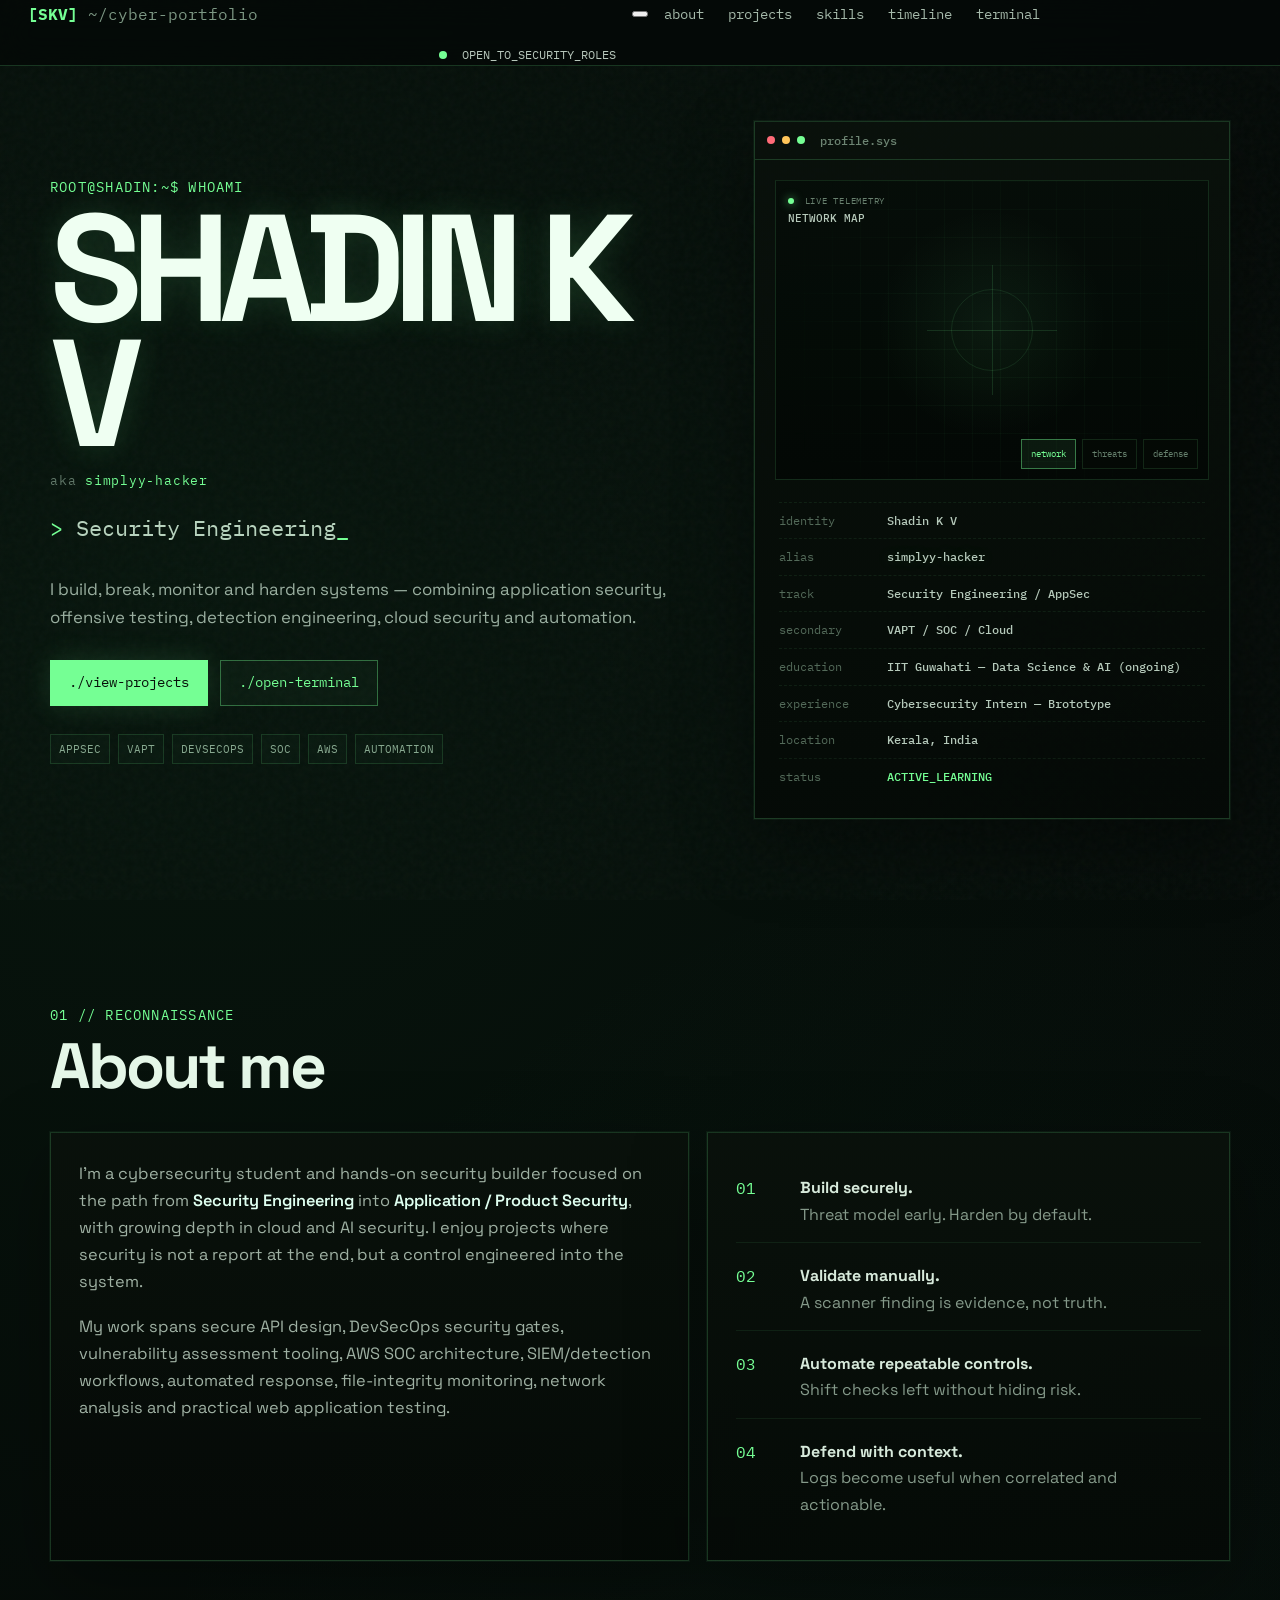
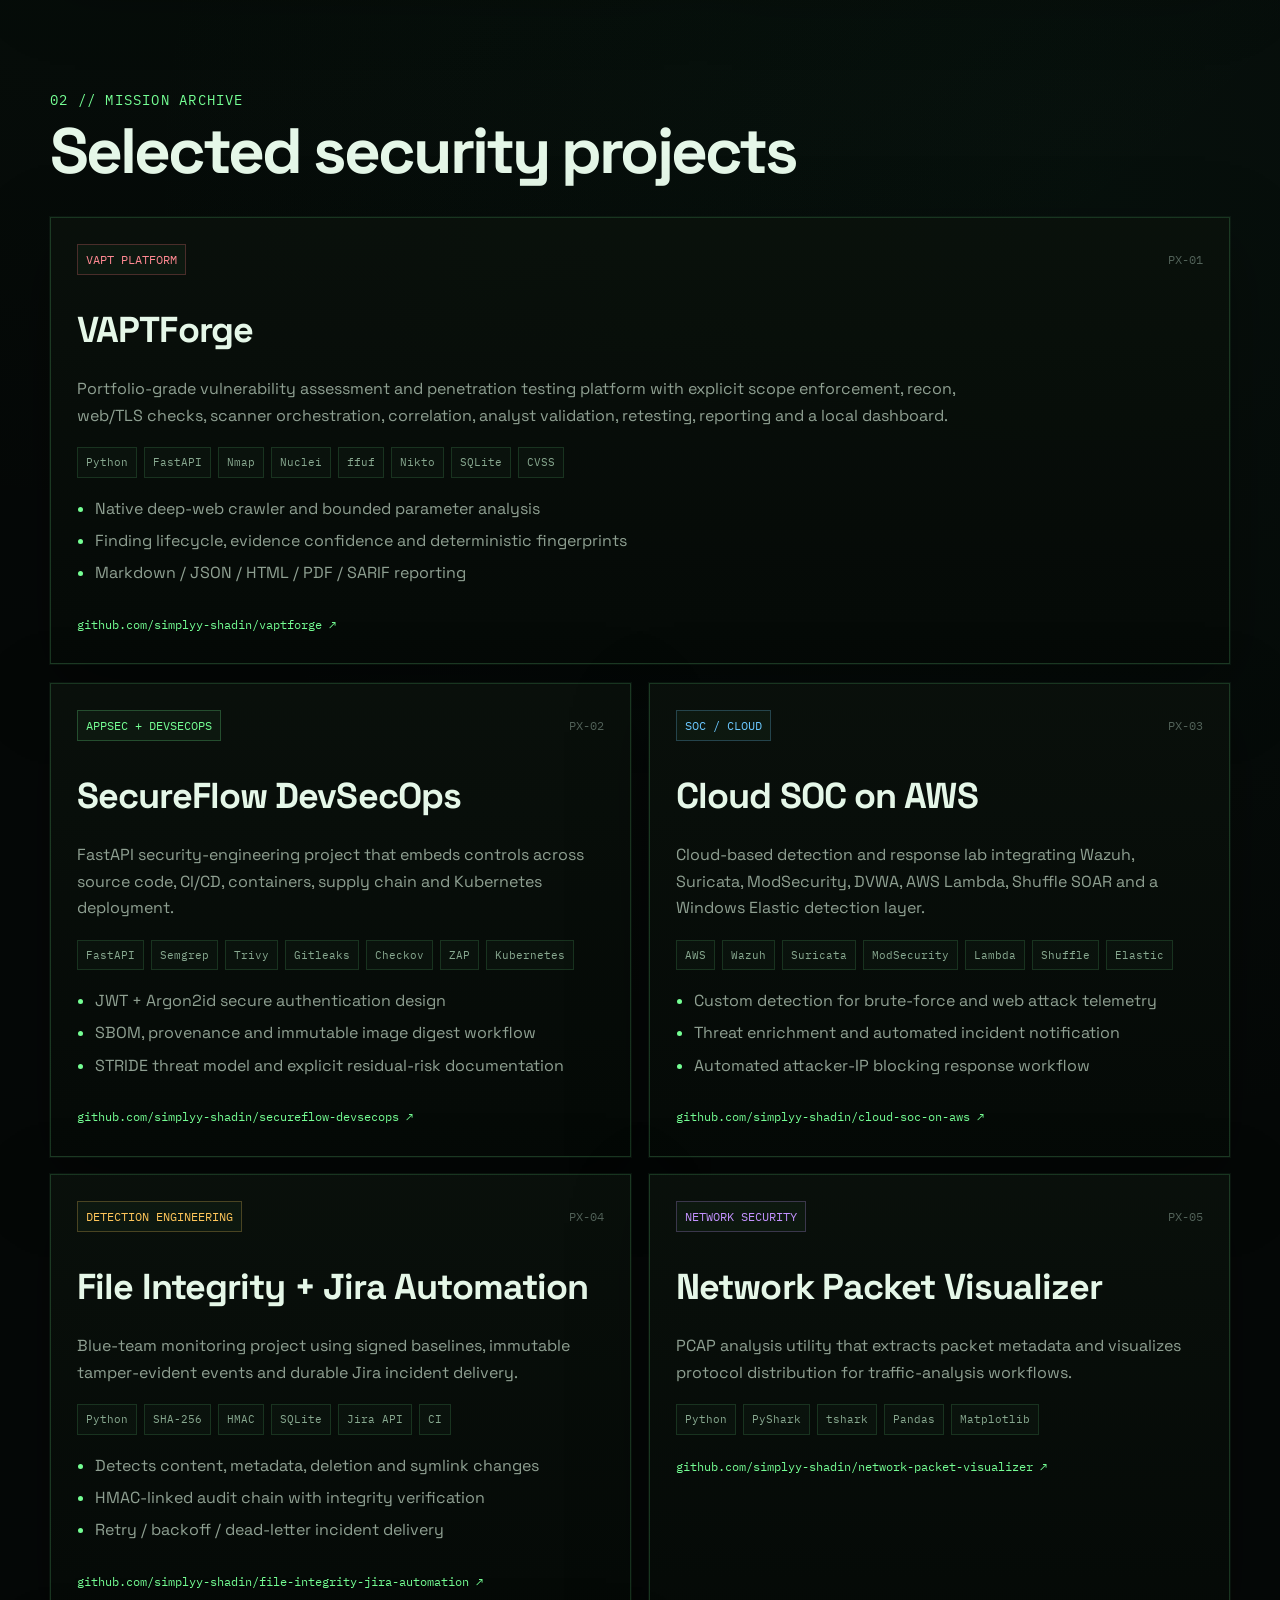
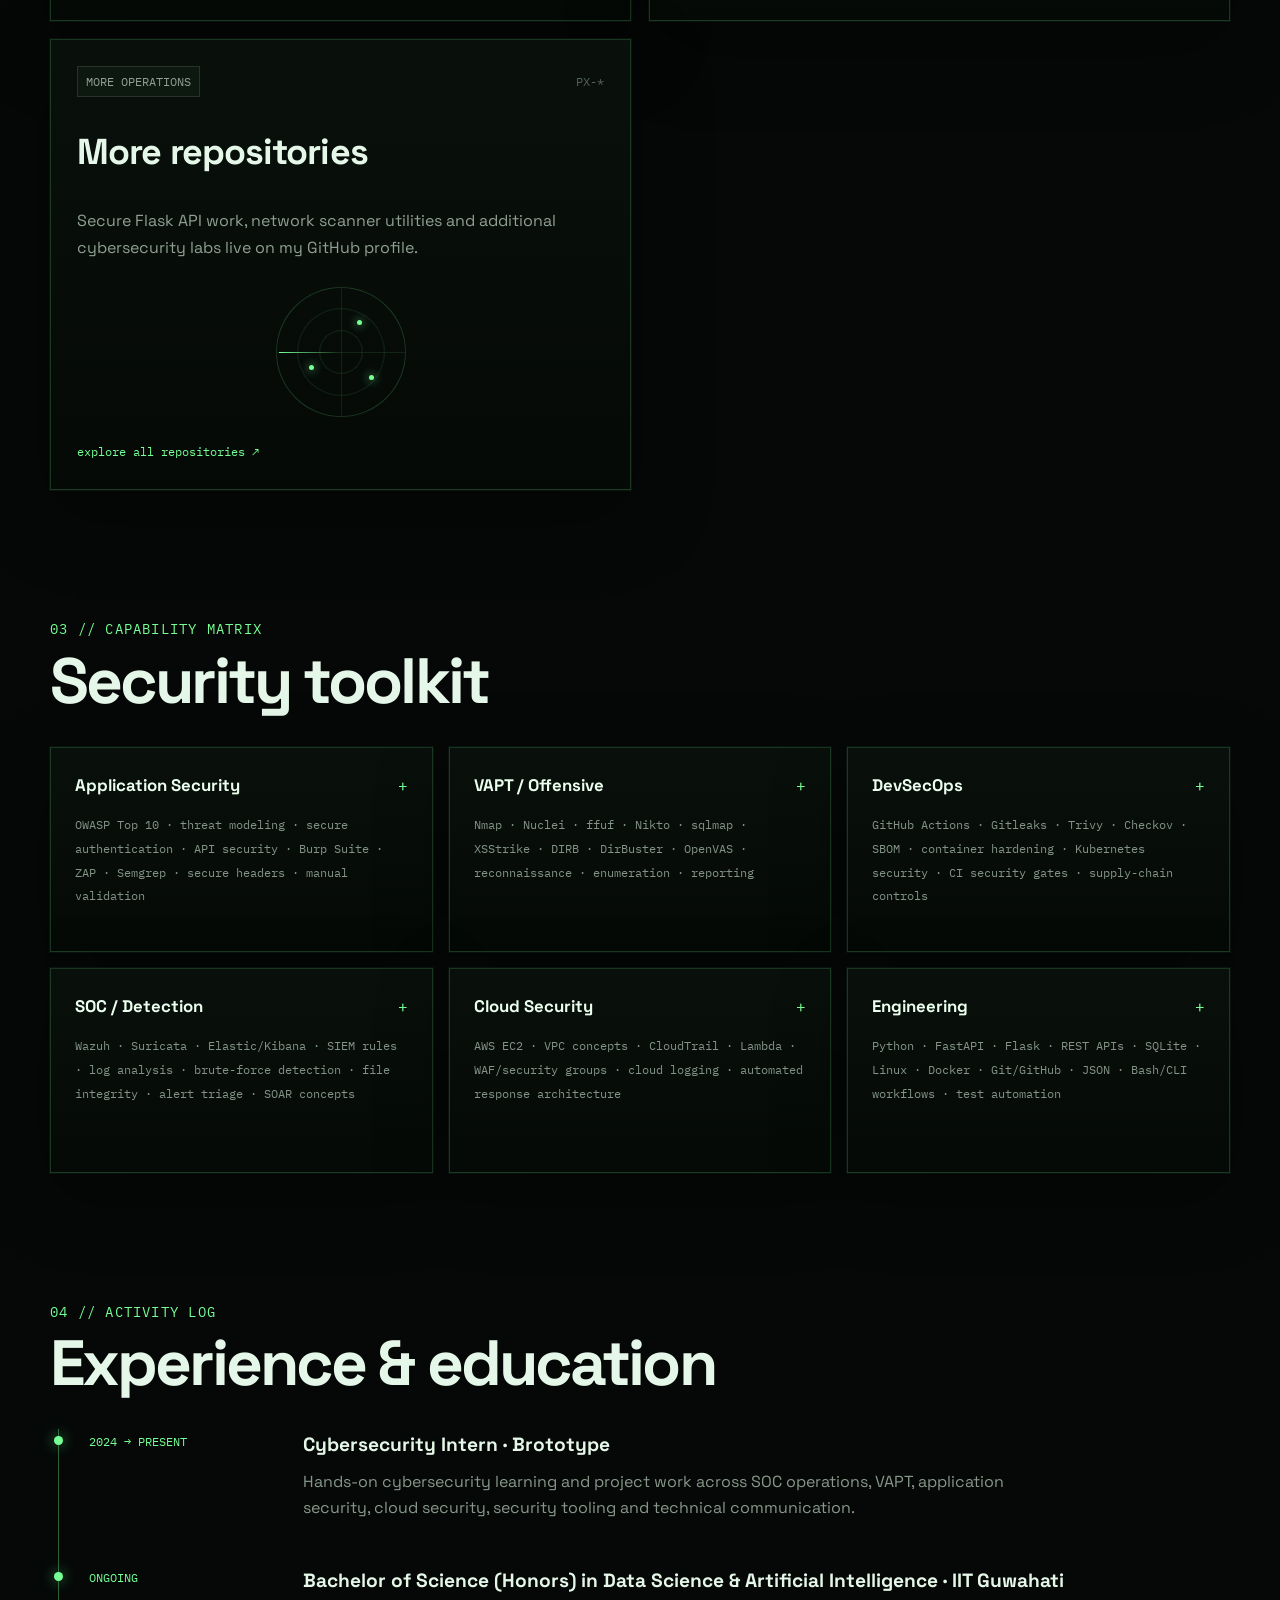
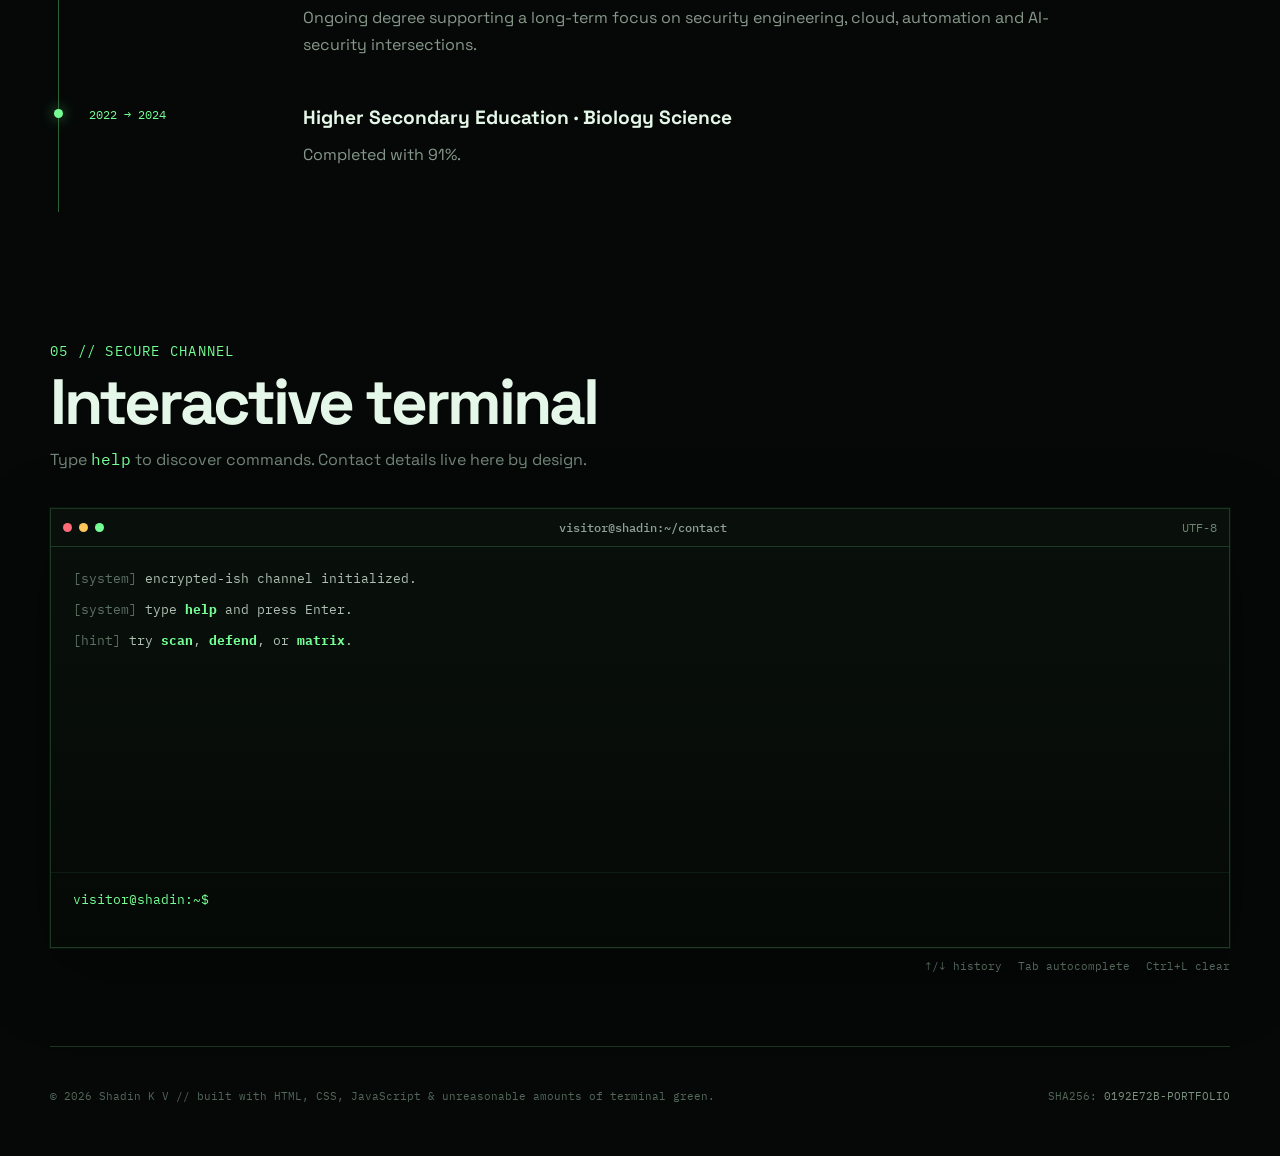
==== index.html @ e91a84b2 "feat: add responsive mobile navigation and touch-safe terminal" ====
<!DOCTYPE html>
<html lang="en">
<head>
  <meta charset="UTF-8" />
  <meta name="viewport" content="width=device-width, initial-scale=1.0" />
  <meta name="description" content="Shadin K V — Cybersecurity Engineer portfolio focused on AppSec, VAPT, SOC, cloud security and security automation." />
  <meta name="theme-color" content="#050807" />
  <meta property="og:title" content="Shadin K V | Cybersecurity Portfolio" />
  <meta property="og:description" content="Security engineering, VAPT, SOC, DevSecOps, cloud security and automation projects." />
  <meta property="og:type" content="website" />
  <title>Shadin K V // Cybersecurity Portfolio</title>
  <link rel="icon" type="image/svg+xml" href="assets/favicon.svg" />
  <link rel="preconnect" href="https://fonts.googleapis.com" />
  <link rel="preconnect" href="https://fonts.gstatic.com" crossorigin />
  <link href="https://fonts.googleapis.com/css2?family=IBM+Plex+Mono:wght@400;500;600;700&family=Space+Grotesk:wght@400;500;600;700&display=swap" rel="stylesheet" />
  <link rel="stylesheet" href="styles.css?v=6" />
</head>
<body>
  <canvas id="matrix" aria-hidden="true"></canvas>
  <div class="noise" aria-hidden="true"></div>

  <header class="site-header">
    <a class="brand" href="#home" aria-label="Home">
      <span class="brand-mark">[SKV]</span>
      <span class="brand-path">~/cyber-portfolio</span>
    </a>
    <button class="nav-toggle" id="navToggle" type="button" aria-label="Open navigation" aria-expanded="false" aria-controls="primaryNav">
      <span></span><span></span><span></span>
    </button>
    <nav class="nav" id="primaryNav" aria-label="Primary navigation">
      <a href="#about">about</a>
      <a href="#projects">projects</a>
      <a href="#skills">skills</a>
      <a href="#timeline">timeline</a>
      <a href="#terminal">terminal</a>
    </nav>
    <div class="header-status"><span class="pulse"></span> OPEN_TO_SECURITY_ROLES</div>
  </header>

  <main>
    <section id="home" class="hero section-shell">
      <div class="hero-copy reveal">
        <p class="eyebrow">root@shadin:~$ whoami</p>
        <h1 class="glitch" data-text="SHADIN K V">SHADIN K V</h1>
        <p class="alias-line">aka <span>simplyy-hacker</span></p>
        <p class="hero-role"><span class="prompt">&gt;</span> <span id="typewriter"></span><span class="cursor">_</span></p>
        <p class="hero-lead">
          I build, break, monitor and harden systems — combining application security,
          offensive testing, detection engineering, cloud security and automation.
        </p>
        <div class="hero-actions">
          <a class="btn btn-primary" href="#projects">./view-projects</a>
          <a class="btn btn-ghost" href="#terminal">./open-terminal</a>
        </div>
        <div class="signal-row" aria-label="Focus areas">
          <span>APPSEC</span><span>VAPT</span><span>DEVSECOPS</span><span>SOC</span><span>AWS</span><span>AUTOMATION</span>
        </div>
      </div>

      <aside class="hero-console reveal" aria-label="Profile system information">
        <div class="window-bar"><span></span><span></span><span></span><b>profile.sys</b></div>
        <div class="console-body">
          <div class="cyber-orb-wrap" id="cyberOrbWrap">
            <canvas id="cyberOrb" aria-label="Interactive 3D cybersecurity network visualization"></canvas>
            <div class="orb-crosshair" aria-hidden="true"></div>
            <div class="orb-readout">
              <span><i class="status-dot"></i> LIVE TELEMETRY</span>
              <b id="orbModeLabel">NETWORK MAP</b>
            </div>
            <div class="orb-controls" aria-label="Visualization mode">
              <button type="button" class="orb-control active" data-orb-mode="network">network</button>
              <button type="button" class="orb-control" data-orb-mode="threat">threats</button>
              <button type="button" class="orb-control" data-orb-mode="defense">defense</button>
            </div>
          </div>
          <div class="sysline"><span>identity</span><b>Shadin K V</b></div>
          <div class="sysline"><span>alias</span><b class="alias-value">simplyy-hacker</b></div>
          <div class="sysline"><span>track</span><b>Security Engineering / AppSec</b></div>
          <div class="sysline"><span>secondary</span><b>VAPT / SOC / Cloud</b></div>
          <div class="sysline"><span>education</span><b>IIT Guwahati — Data Science & AI (ongoing)</b></div>
          <div class="sysline"><span>experience</span><b>Cybersecurity Intern — Brototype</b></div>
          <div class="sysline"><span>location</span><b>Kerala, India</b></div>
          <div class="sysline"><span>status</span><b class="ok">ACTIVE_LEARNING</b></div>
        </div>
      </aside>
    </section>

    <section id="about" class="content-section section-shell reveal">
      <div class="section-heading">
        <p>01 // reconnaissance</p>
        <h2>About me</h2>
      </div>
      <div class="about-grid">
        <div class="panel copy-panel">
          <p>
            I’m a cybersecurity student and hands-on security builder focused on the path from
            <strong>Security Engineering</strong> into <strong>Application / Product Security</strong>,
            with growing depth in cloud and AI security. I enjoy projects where security is not a report at the end,
            but a control engineered into the system.
          </p>
          <p>
            My work spans secure API design, DevSecOps security gates, vulnerability assessment tooling,
            AWS SOC architecture, SIEM/detection workflows, automated response, file-integrity monitoring,
            network analysis and practical web application testing.
          </p>
        </div>
        <div class="panel doctrine-panel">
          <div class="doctrine"><span>01</span><p><b>Build securely.</b><br />Threat model early. Harden by default.</p></div>
          <div class="doctrine"><span>02</span><p><b>Validate manually.</b><br />A scanner finding is evidence, not truth.</p></div>
          <div class="doctrine"><span>03</span><p><b>Automate repeatable controls.</b><br />Shift checks left without hiding risk.</p></div>
          <div class="doctrine"><span>04</span><p><b>Defend with context.</b><br />Logs become useful when correlated and actionable.</p></div>
        </div>
      </div>
    </section>

    <section id="projects" class="content-section section-shell reveal">
      <div class="section-heading">
        <p>02 // mission archive</p>
        <h2>Selected security projects</h2>
      </div>
      <div class="project-grid">
        <article class="project-card featured tilt-card">
          <div class="project-top"><span class="tag critical">VAPT PLATFORM</span><span class="project-id">PX-01</span></div>
          <h3>VAPTForge</h3>
          <p>Portfolio-grade vulnerability assessment and penetration testing platform with explicit scope enforcement, recon, web/TLS checks, scanner orchestration, correlation, analyst validation, retesting, reporting and a local dashboard.</p>
          <div class="project-stack"><span>Python</span><span>FastAPI</span><span>Nmap</span><span>Nuclei</span><span>ffuf</span><span>Nikto</span><span>SQLite</span><span>CVSS</span></div>
          <ul class="project-points">
            <li>Native deep-web crawler and bounded parameter analysis</li>
            <li>Finding lifecycle, evidence confidence and deterministic fingerprints</li>
            <li>Markdown / JSON / HTML / PDF / SARIF reporting</li>
          </ul>
          <a class="project-link" href="https://github.com/simplyy-shadin/vaptforge" target="_blank" rel="noreferrer">github.com/simplyy-shadin/vaptforge ↗</a>
        </article>

        <article class="project-card tilt-card">
          <div class="project-top"><span class="tag">APPSEC + DEVSECOPS</span><span class="project-id">PX-02</span></div>
          <h3>SecureFlow DevSecOps</h3>
          <p>FastAPI security-engineering project that embeds controls across source code, CI/CD, containers, supply chain and Kubernetes deployment.</p>
          <div class="project-stack"><span>FastAPI</span><span>Semgrep</span><span>Trivy</span><span>Gitleaks</span><span>Checkov</span><span>ZAP</span><span>Kubernetes</span></div>
          <ul class="project-points">
            <li>JWT + Argon2id secure authentication design</li>
            <li>SBOM, provenance and immutable image digest workflow</li>
            <li>STRIDE threat model and explicit residual-risk documentation</li>
          </ul>
          <a class="project-link" href="https://github.com/simplyy-shadin/secureflow-devsecops" target="_blank" rel="noreferrer">github.com/simplyy-shadin/secureflow-devsecops ↗</a>
        </article>

        <article class="project-card tilt-card">
          <div class="project-top"><span class="tag blue">SOC / CLOUD</span><span class="project-id">PX-03</span></div>
          <h3>Cloud SOC on AWS</h3>
          <p>Cloud-based detection and response lab integrating Wazuh, Suricata, ModSecurity, DVWA, AWS Lambda, Shuffle SOAR and a Windows Elastic detection layer.</p>
          <div class="project-stack"><span>AWS</span><span>Wazuh</span><span>Suricata</span><span>ModSecurity</span><span>Lambda</span><span>Shuffle</span><span>Elastic</span></div>
          <ul class="project-points">
            <li>Custom detection for brute-force and web attack telemetry</li>
            <li>Threat enrichment and automated incident notification</li>
            <li>Automated attacker-IP blocking response workflow</li>
          </ul>
          <a class="project-link" href="https://github.com/simplyy-shadin/cloud-soc-on-aws" target="_blank" rel="noreferrer">github.com/simplyy-shadin/cloud-soc-on-aws ↗</a>
        </article>

        <article class="project-card tilt-card">
          <div class="project-top"><span class="tag amber">DETECTION ENGINEERING</span><span class="project-id">PX-04</span></div>
          <h3>File Integrity + Jira Automation</h3>
          <p>Blue-team monitoring project using signed baselines, immutable tamper-evident events and durable Jira incident delivery.</p>
          <div class="project-stack"><span>Python</span><span>SHA-256</span><span>HMAC</span><span>SQLite</span><span>Jira API</span><span>CI</span></div>
          <ul class="project-points">
            <li>Detects content, metadata, deletion and symlink changes</li>
            <li>HMAC-linked audit chain with integrity verification</li>
            <li>Retry / backoff / dead-letter incident delivery</li>
          </ul>
          <a class="project-link" href="https://github.com/simplyy-shadin/file-integrity-jira-automation" target="_blank" rel="noreferrer">github.com/simplyy-shadin/file-integrity-jira-automation ↗</a>
        </article>

        <article class="project-card tilt-card">
          <div class="project-top"><span class="tag purple">NETWORK SECURITY</span><span class="project-id">PX-05</span></div>
          <h3>Network Packet Visualizer</h3>
          <p>PCAP analysis utility that extracts packet metadata and visualizes protocol distribution for traffic-analysis workflows.</p>
          <div class="project-stack"><span>Python</span><span>PyShark</span><span>tshark</span><span>Pandas</span><span>Matplotlib</span></div>
          <a class="project-link" href="https://github.com/simplyy-shadin/network-packet-visualizer" target="_blank" rel="noreferrer">github.com/simplyy-shadin/network-packet-visualizer ↗</a>
        </article>

        <article class="project-card repo-card tilt-card">
          <div class="project-top"><span class="tag muted">MORE OPERATIONS</span><span class="project-id">PX-*</span></div>
          <h3>More repositories</h3>
          <p>Secure Flask API work, network scanner utilities and additional cybersecurity labs live on my GitHub profile.</p>
          <div class="repo-radar" aria-hidden="true"><span></span><span></span><span></span><i></i></div>
          <a class="project-link" href="https://github.com/simplyy-shadin?tab=repositories" target="_blank" rel="noreferrer">explore all repositories ↗</a>
        </article>
      </div>
    </section>

    <section id="skills" class="content-section section-shell reveal">
      <div class="section-heading">
        <p>03 // capability matrix</p>
        <h2>Security toolkit</h2>
      </div>
      <div class="skills-grid">
        <div class="skill-cluster"><h3>Application Security</h3><p>OWASP Top 10 · threat modeling · secure authentication · API security · Burp Suite · ZAP · Semgrep · secure headers · manual validation</p></div>
        <div class="skill-cluster"><h3>VAPT / Offensive</h3><p>Nmap · Nuclei · ffuf · Nikto · sqlmap · XSStrike · DIRB · DirBuster · OpenVAS · reconnaissance · enumeration · reporting</p></div>
        <div class="skill-cluster"><h3>DevSecOps</h3><p>GitHub Actions · Gitleaks · Trivy · Checkov · SBOM · container hardening · Kubernetes security · CI security gates · supply-chain controls</p></div>
        <div class="skill-cluster"><h3>SOC / Detection</h3><p>Wazuh · Suricata · Elastic/Kibana · SIEM rules · log analysis · brute-force detection · file integrity · alert triage · SOAR concepts</p></div>
        <div class="skill-cluster"><h3>Cloud Security</h3><p>AWS EC2 · VPC concepts · CloudTrail · Lambda · WAF/security groups · cloud logging · automated response architecture</p></div>
        <div class="skill-cluster"><h3>Engineering</h3><p>Python · FastAPI · Flask · REST APIs · SQLite · Linux · Docker · Git/GitHub · JSON · Bash/CLI workflows · test automation</p></div>
      </div>
    </section>

    <section id="timeline" class="content-section section-shell reveal">
      <div class="section-heading">
        <p>04 // activity log</p>
        <h2>Experience & education</h2>
      </div>
      <div class="timeline">
        <div class="timeline-item">
          <div class="time">2024 → PRESENT</div>
          <div class="timeline-content"><h3>Cybersecurity Intern · Brototype</h3><p>Hands-on cybersecurity learning and project work across SOC operations, VAPT, application security, cloud security, security tooling and technical communication.</p></div>
        </div>
        <div class="timeline-item">
          <div class="time">ONGOING</div>
          <div class="timeline-content"><h3>Bachelor of Science (Honors) in Data Science & Artificial Intelligence · IIT Guwahati</h3><p>Ongoing degree supporting a long-term focus on security engineering, cloud, automation and AI-security intersections.</p></div>
        </div>
        <div class="timeline-item">
          <div class="time">2022 → 2024</div>
          <div class="timeline-content"><h3>Higher Secondary Education · Biology Science</h3><p>Completed with 91%.</p></div>
        </div>
      </div>
    </section>

    <section id="terminal" class="content-section section-shell terminal-section reveal">
      <div class="section-heading">
        <p>05 // secure channel</p>
        <h2>Interactive terminal</h2>
        <p class="terminal-hint">Type <code>help</code> to discover commands. Contact details live here by design.</p>
      </div>
      <div class="terminal-window" id="terminalWindow">
        <div class="terminal-titlebar">
          <div><span class="dot red"></span><span class="dot yellow"></span><span class="dot green"></span></div>
          <b>visitor@shadin:~/contact</b><span>UTF-8</span>
        </div>
        <div class="terminal-output" id="terminalOutput" aria-live="polite">
          <div><span class="muted-text">[system]</span> encrypted-ish channel initialized.</div>
          <div><span class="muted-text">[system]</span> type <b class="green-text">help</b> and press Enter.</div>
          <div><span class="muted-text">[hint]</span> try <b class="green-text">scan</b>, <b class="green-text">defend</b>, or <b class="green-text">matrix</b>.</div>
        </div>
        <form class="terminal-input-row" id="terminalForm" autocomplete="off">
          <label for="terminalInput">visitor@shadin:~$</label>
          <input id="terminalInput" name="command" type="text" spellcheck="false" aria-label="Terminal command" />
        </form>
      </div>
      <div class="terminal-cheats"><span>↑/↓ history</span><span>Tab autocomplete</span><span>Ctrl+L clear</span></div>
    </section>
  </main>

  <footer class="site-footer section-shell">
    <p>© <span id="year"></span> Shadin K V // built with HTML, CSS, JavaScript & unreasonable amounts of terminal green.</p>
    <p class="checksum">SHA256: <span id="fakeChecksum">GENERATING...</span></p>
  </footer>

  <script src="script.js?v=6"></script>
</body>
</html>
---- styles.css ----
:root {
  --bg: #050807;
  --bg-2: #09100c;
  --panel: rgba(7, 14, 10, 0.88);
  --panel-2: rgba(10, 21, 14, 0.82);
  --line: rgba(117, 255, 148, 0.18);
  --line-strong: rgba(117, 255, 148, 0.36);
  --green: #75ff94;
  --green-2: #19d96f;
  --text: #e5f7e8;
  --muted: #7c9783;
  --blue: #6bc8ff;
  --amber: #ffc65a;
  --purple: #c392ff;
  --red: #ff6b78;
  --shadow: 0 0 0 1px rgba(117,255,148,.05), 0 24px 70px rgba(0,0,0,.35);
}

* { box-sizing: border-box; }
html { scroll-behavior: smooth; }
body {
  margin: 0;
  min-height: 100vh;
  background:
    radial-gradient(circle at 15% 10%, rgba(28, 140, 69, .10), transparent 28%),
    radial-gradient(circle at 85% 30%, rgba(29, 111, 73, .08), transparent 22%),
    var(--bg);
  color: var(--text);
  font-family: "Space Grotesk", sans-serif;
  line-height: 1.65;
  overflow-x: hidden;
  position: relative;
  isolation: isolate;
}

a { color: inherit; text-decoration: none; }
button, input { font: inherit; }
::selection { background: var(--green); color: #001607; }

#matrix {
  position: fixed;
  inset: 0;
  width: 100%;
  height: 100%;
  opacity: .09;
  pointer-events: none;
  z-index: 0;
}
.noise {
  position: fixed;
  inset: 0;
  z-index: 1;
  pointer-events: none;
  opacity: .08;
  background-image: url("data:image/svg+xml,%3Csvg viewBox='0 0 180 180' xmlns='http://www.w3.org/2000/svg'%3E%3Cfilter id='n'%3E%3CfeTurbulence type='fractalNoise' baseFrequency='.85' numOctaves='3' stitchTiles='stitch'/%3E%3C/filter%3E%3Crect width='100%25' height='100%25' filter='url(%23n)' opacity='.38'/%3E%3C/svg%3E");
}

main, .site-footer { position: relative; z-index: 2; }
.section-shell { width: min(1180px, calc(100% - 40px)); margin-inline: auto; }
.content-section { padding: 104px 0 24px; }
.section-heading { margin-bottom: 34px; }
.section-heading > p:first-child,
.eyebrow {
  margin: 0 0 8px;
  color: var(--green);
  font-family: "IBM Plex Mono", monospace;
  font-size: .85rem;
  letter-spacing: .09em;
  text-transform: uppercase;
}
.section-heading h2 {
  margin: 0;
  font-size: clamp(2rem, 5vw, 4.2rem);
  line-height: 1;
  letter-spacing: -.045em;
}

.site-header {
  position: fixed;
  inset: 0 0 auto;
  z-index: 50;
  height: 66px;
  display: grid;
  grid-template-columns: 1fr auto 1fr;
  align-items: center;
  gap: 16px;
  padding: 0 28px;
  backdrop-filter: blur(16px);
  background: rgba(5, 8, 7, .78);
  border-bottom: 1px solid var(--line);
  font-family: "IBM Plex Mono", monospace;
}
.brand { display: inline-flex; align-items: center; gap: 10px; min-width: 0; }
.brand-mark { color: var(--green); font-weight: 700; }
.brand-path { color: var(--muted); white-space: nowrap; overflow: hidden; text-overflow: ellipsis; }
.nav { display: flex; gap: 24px; font-size: .86rem; }
.nav a { color: #a5b9aa; transition: .2s ease; }
.nav a:hover { color: var(--green); text-shadow: 0 0 12px rgba(117,255,148,.5); }
.header-status { justify-self: end; color: #b7c7bb; font-size: .72rem; white-space: nowrap; }
.pulse { display: inline-block; width: 8px; height: 8px; margin-right: 8px; border-radius: 50%; background: var(--green); box-shadow: 0 0 0 0 rgba(117,255,148,.5); animation: ping 1.8s infinite; }
@keyframes ping { 70% { box-shadow: 0 0 0 10px rgba(117,255,148,0); } }

.hero {
  min-height: 100vh;
  display: grid;
  grid-template-columns: minmax(0, 1.15fr) minmax(360px, .85fr);
  gap: 60px;
  align-items: center;
  padding-top: 104px;
  padding-bottom: 64px;
}
.hero-copy h1 {
  margin: 0;
  font-size: clamp(4.5rem, 12vw, 9.5rem);
  line-height: .82;
  letter-spacing: -.075em;
  color: #effff2;
}
.glitch { position: relative; text-shadow: 0 0 32px rgba(117,255,148,.15); }
.glitch::before,.glitch::after {
  content: attr(data-text);
  position: absolute;
  inset: 0;
  pointer-events: none;
  opacity: 0;
}
.glitch:hover::before { opacity: .45; color: #50ffd7; transform: translate(2px,-1px); clip-path: inset(15% 0 55% 0); }
.glitch:hover::after { opacity: .35; color: #ff4f8f; transform: translate(-2px,2px); clip-path: inset(60% 0 8% 0); }
.alias-line {
  margin: 14px 0 -8px;
  color: #607768;
  font-family: "IBM Plex Mono", monospace;
  font-size: .8rem;
  letter-spacing: .06em;
  text-transform: lowercase;
}
.alias-line span,
.alias-value {
  color: var(--green);
  text-shadow: 0 0 14px rgba(117,255,148,.22);
}

.hero-role {
  margin: 28px 0 18px;
  font-family: "IBM Plex Mono", monospace;
  font-size: clamp(1rem, 2vw, 1.35rem);
  color: #b7d2bd;
  min-height: 2.2em;
}
.prompt,.green-text { color: var(--green); }
.cursor { color: var(--green); animation: blink .9s steps(1) infinite; }
@keyframes blink { 50% { opacity: 0; } }
.hero-lead { max-width: 720px; color: #9aafa0; font-size: 1.05rem; }
.hero-actions { display: flex; flex-wrap: wrap; gap: 12px; margin-top: 28px; }
.btn {
  display: inline-flex;
  min-height: 46px;
  align-items: center;
  justify-content: center;
  padding: 0 18px;
  border: 1px solid var(--line-strong);
  font-family: "IBM Plex Mono", monospace;
  font-size: .86rem;
  transition: transform .2s ease, box-shadow .2s ease, background .2s ease;
}
.btn:hover { transform: translateY(-2px); }
.btn-primary { background: var(--green); color: #061109; box-shadow: 0 0 28px rgba(117,255,148,.14); }
.btn-primary:hover { box-shadow: 0 0 32px rgba(117,255,148,.3); }
.btn-ghost { background: rgba(117,255,148,.03); color: var(--green); }
.signal-row { display: flex; flex-wrap: wrap; gap: 8px; margin-top: 28px; }
.signal-row span,.project-stack span {
  border: 1px solid rgba(117,255,148,.14);
  background: rgba(117,255,148,.025);
  padding: 5px 8px;
  color: #88a990;
  font-family: "IBM Plex Mono", monospace;
  font-size: .7rem;
}

.hero-console,.panel,.project-card,.skill-cluster,.terminal-window {
  background: linear-gradient(180deg, rgba(10,17,12,.92), rgba(5,10,7,.94));
  border: 1px solid var(--line);
  box-shadow: var(--shadow);
}
.hero-console { transform: rotate(.8deg); }
.window-bar,.terminal-titlebar {
  height: 38px;
  display: flex;
  align-items: center;
  gap: 7px;
  padding: 0 12px;
  border-bottom: 1px solid var(--line);
  color: #6d8573;
  font-family: "IBM Plex Mono", monospace;
  font-size: .72rem;
}
.window-bar b { margin-left: 8px; font-weight: 500; }
.window-bar > span { width: 8px; height: 8px; border-radius: 50%; background: #2a3930; }
.window-bar > span:first-child { background: #ff6b78; }.window-bar > span:nth-child(2) { background: #ffc65a; }.window-bar > span:nth-child(3) { background: #75ff94; }
.console-body { padding: 24px; font-family: "IBM Plex Mono", monospace; }
.ascii { margin: 0 0 22px; overflow: hidden; color: var(--green); font-size: clamp(.55rem, 1.05vw, .78rem); line-height: 1.25; text-shadow: 0 0 18px rgba(117,255,148,.28); }
.sysline { display: grid; grid-template-columns: 96px 1fr; gap: 12px; padding: 8px 0; border-top: 1px dashed rgba(117,255,148,.08); font-size: .74rem; }
.sysline span { color: #536a59; }.sysline b { color: #b6cabb; font-weight: 500; }.sysline .ok { color: var(--green); }

.about-grid { display: grid; grid-template-columns: 1.1fr .9fr; gap: 18px; }
.panel { padding: 28px; }
.copy-panel p { margin: 0 0 18px; color: #9fb1a3; font-size: 1.02rem; }
.copy-panel strong { color: #dffff0; font-weight: 600; }
.doctrine-panel { display: grid; gap: 6px; }
.doctrine { display: grid; grid-template-columns: 52px 1fr; gap: 12px; padding: 14px 0; border-bottom: 1px solid rgba(117,255,148,.08); }
.doctrine:last-child { border-bottom: 0; }
.doctrine > span { color: var(--green); font-family: "IBM Plex Mono", monospace; }
.doctrine p { margin: 0; color: #859a8a; }.doctrine b { color: #d7eadb; }

.project-grid { display: grid; grid-template-columns: repeat(2, minmax(0,1fr)); gap: 18px; }
.project-card { position: relative; overflow: hidden; padding: 26px; min-height: 370px; transition: transform .24s ease, border-color .24s ease; }
.project-card::after { content:""; position:absolute; inset:auto -25% -55% 25%; height:180px; background: radial-gradient(circle, rgba(117,255,148,.10), transparent 65%); pointer-events:none; }
.project-card:hover { border-color: rgba(117,255,148,.34); }
.project-card.featured { grid-column: span 2; min-height: 330px; }
.project-top { display:flex; justify-content:space-between; gap:16px; align-items:center; font-family:"IBM Plex Mono",monospace; font-size:.72rem; }
.tag { padding:5px 8px; border:1px solid rgba(117,255,148,.23); color:var(--green); background:rgba(117,255,148,.04); }
.tag.critical { color:#ff8992; border-color:rgba(255,107,120,.25); }.tag.blue{color:var(--blue);border-color:rgba(107,200,255,.25)}.tag.amber{color:var(--amber);border-color:rgba(255,198,90,.25)}.tag.purple{color:var(--purple);border-color:rgba(195,146,255,.25)}.tag.muted{color:#91a096;border-color:rgba(145,160,150,.2)}
.project-id { color:#526259; }
.project-card h3 { margin: 26px 0 10px; font-size: clamp(1.5rem,3vw,2.25rem); letter-spacing:-.025em; }
.project-card p { color:#8fa092; max-width:880px; }
.project-stack { display:flex; gap:7px; flex-wrap:wrap; margin:18px 0; }
.project-points { margin:16px 0 24px; padding-left:18px; color:#8fa092; }
.project-points li { margin:6px 0; }.project-points li::marker { color:var(--green); }
.project-link { display:inline-flex; margin-top:auto; color:var(--green); font-family:"IBM Plex Mono",monospace; font-size:.78rem; border-bottom:1px solid transparent; }
.project-link:hover { border-bottom-color:var(--green); }
.repo-card { display:flex; flex-direction:column; }
.repo-radar { position:relative; width:130px; height:130px; margin:10px auto 24px; border:1px solid rgba(117,255,148,.16); border-radius:50%; background:repeating-radial-gradient(circle,transparent 0 20px,rgba(117,255,148,.07) 21px 22px); }
.repo-radar::before,.repo-radar::after { content:""; position:absolute; background:rgba(117,255,148,.10); }.repo-radar::before{width:1px;height:100%;left:50%}.repo-radar::after{height:1px;width:100%;top:50%}.repo-radar span{position:absolute;width:5px;height:5px;border-radius:50%;background:var(--green);box-shadow:0 0 10px var(--green)}.repo-radar span:nth-child(1){top:25%;left:63%}.repo-radar span:nth-child(2){top:60%;left:25%}.repo-radar span:nth-child(3){top:68%;left:72%}.repo-radar i{position:absolute;inset:50% 50% auto auto;width:48%;height:1px;background:linear-gradient(90deg,var(--green),transparent);transform-origin:left center;animation:sweep 3s linear infinite}@keyframes sweep{to{transform:rotate(360deg)}}

.skills-grid { display:grid; grid-template-columns:repeat(3,minmax(0,1fr)); gap:16px; }
.skill-cluster { padding:24px; min-height:205px; }
.skill-cluster h3 { margin:0 0 14px; color:#eaffed; font-size:1.05rem; }
.skill-cluster p { margin:0; color:#839487; font-family:"IBM Plex Mono",monospace; font-size:.78rem; line-height:1.9; }
.skill-cluster::before { content:"+"; float:right; color:var(--green); font-family:"IBM Plex Mono",monospace; }

.timeline { border-left:1px solid var(--line-strong); margin-left:8px; }
.timeline-item { position:relative; display:grid; grid-template-columns:180px 1fr; gap:34px; padding:0 0 44px 30px; }
.timeline-item::before { content:""; position:absolute; width:9px;height:9px;border-radius:50%;left:-5px;top:7px;background:var(--green);box-shadow:0 0 14px rgba(117,255,148,.6); }
.time { color:var(--green); font-family:"IBM Plex Mono",monospace; font-size:.74rem; padding-top:3px; }
.timeline-content h3 { margin:0 0 8px; font-size:1.2rem; }.timeline-content p { margin:0; color:#87988a; max-width:760px; }

.terminal-section { padding-bottom: 70px; }
.terminal-hint { color:#718478; margin-top:12px; }.terminal-hint code { color:var(--green); font-family:"IBM Plex Mono",monospace; }
.terminal-window { min-height:440px; overflow:hidden; }
.terminal-titlebar { justify-content:space-between; }
.terminal-titlebar > div { display:flex; gap:7px; }.terminal-titlebar b { color:#91a297; font-weight:500; }.dot { width:9px;height:9px;border-radius:50%;display:block }.dot.red{background:#ff6b78}.dot.yellow{background:#ffc65a}.dot.green{background:#75ff94}
.terminal-output { min-height:325px; max-height:480px; overflow-y:auto; padding:20px 22px 10px; font-family:"IBM Plex Mono",monospace; font-size:.84rem; color:#afc0b2; }
.terminal-output > div { margin: 0 0 9px; white-space:pre-wrap; overflow-wrap:anywhere; }
.terminal-output a { color:var(--green); text-decoration:underline; text-decoration-color:rgba(117,255,148,.35); }
.muted-text { color:#5e7264; }.error-text{color:#ff8992}.blue-text{color:var(--blue)}.amber-text{color:var(--amber)}
.terminal-input-row { display:flex; gap:10px; align-items:center; padding:14px 22px 20px; border-top:1px solid rgba(117,255,148,.07); font-family:"IBM Plex Mono",monospace; }
.terminal-input-row label { color:var(--green); font-size:.82rem; white-space:nowrap; }
.terminal-input-row input { flex:1; min-width:0; padding:0; border:0; outline:0; background:transparent; color:#eaffed; caret-color:var(--green); }
.terminal-cheats { display:flex; justify-content:flex-end; gap:16px; flex-wrap:wrap; margin-top:10px; color:#53675a; font-family:"IBM Plex Mono",monospace; font-size:.68rem; }

.site-footer { display:flex; justify-content:space-between; gap:20px; padding:30px 0 40px; border-top:1px solid var(--line); color:#53675a; font-family:"IBM Plex Mono",monospace; font-size:.68rem; }
.checksum { text-align:right; }.checksum span{color:#7b9180}

.boot-screen {
  position: fixed;
  inset: 0;
  z-index: 9999;
  display: flex;
  align-items: flex-end;
  padding: 32px;
  background: #020403;
  pointer-events: none;
  animation: bootFailsafe 2.8s 1.2s forwards;
  transition: opacity .45s ease, visibility .45s ease;
}
.boot-screen.done { opacity:0; visibility:hidden; }
@keyframes bootFailsafe {
  to { opacity: 0; visibility: hidden; }
}
.boot-log { font-family:"IBM Plex Mono",monospace; color:var(--green); font-size:.78rem; line-height:1.7; }
.boot-log div::before { content:"[ OK ] "; color:#b7ffc6; }

.reveal { opacity:1; transform:none; transition:opacity .75s ease, transform .75s ease; }
.reveal.visible { opacity:1; transform:none; }



/* Interactive 3D cyber visualization */
.cyber-orb-wrap {
  position: relative;
  height: 300px;
  margin: -4px -4px 22px;
  overflow: hidden;
  border: 1px solid rgba(117,255,148,.13);
  background:
    radial-gradient(circle at 50% 48%, rgba(117,255,148,.065), transparent 43%),
    linear-gradient(180deg, rgba(5,13,8,.92), rgba(3,8,5,.98));
  cursor: crosshair;
  isolation: isolate;
}
.cyber-orb-wrap::before {
  content: "";
  position: absolute;
  inset: 0;
  z-index: 2;
  pointer-events: none;
  background:
    linear-gradient(rgba(117,255,148,.035) 1px, transparent 1px),
    linear-gradient(90deg, rgba(117,255,148,.035) 1px, transparent 1px);
  background-size: 28px 28px;
  mask-image: radial-gradient(circle at center, #000 32%, transparent 88%);
}
.cyber-orb-wrap::after {
  content: "";
  position: absolute;
  inset: 0;
  z-index: 3;
  pointer-events: none;
  background: linear-gradient(transparent 49%, rgba(117,255,148,.08) 50%, transparent 51%);
  background-size: 100% 6px;
  opacity: .22;
}
#cyberOrb {
  position: absolute;
  inset: 0;
  width: 100%;
  height: 100%;
  z-index: 1;
}
.orb-crosshair {
  position: absolute;
  left: 50%;
  top: 50%;
  width: 82px;
  height: 82px;
  z-index: 4;
  pointer-events: none;
  border: 1px solid rgba(117,255,148,.10);
  border-radius: 50%;
  transform: translate(-50%,-50%);
}
.orb-crosshair::before,
.orb-crosshair::after {
  content: "";
  position: absolute;
  background: rgba(117,255,148,.13);
}
.orb-crosshair::before { width: 130px; height: 1px; left: -25px; top: 50%; }
.orb-crosshair::after { height: 130px; width: 1px; top: -25px; left: 50%; }
.orb-readout {
  position: absolute;
  z-index: 5;
  left: 12px;
  top: 12px;
  display: flex;
  flex-direction: column;
  gap: 2px;
  font-family: "IBM Plex Mono", monospace;
  pointer-events: none;
}
.orb-readout span {
  color: #68806e;
  font-size: .58rem;
  letter-spacing: .08em;
}
.orb-readout b {
  color: #b7cabb;
  font-size: .68rem;
  font-weight: 500;
}
.status-dot {
  display: inline-block;
  width: 6px;
  height: 6px;
  margin-right: 5px;
  border-radius: 50%;
  background: var(--green);
  box-shadow: 0 0 10px rgba(117,255,148,.75);
}
.orb-controls {
  position: absolute;
  z-index: 6;
  right: 10px;
  bottom: 10px;
  display: flex;
  gap: 6px;
}
.orb-control {
  min-height: 30px;
  padding: 0 9px;
  color: #66806d;
  background: rgba(4,10,6,.78);
  border: 1px solid rgba(117,255,148,.12);
  font-family: "IBM Plex Mono", monospace;
  font-size: .58rem;
  cursor: pointer;
  transition: color .2s ease, border-color .2s ease, background .2s ease;
}
.orb-control:hover,
.orb-control:focus-visible,
.orb-control.active {
  color: var(--green);
  border-color: rgba(117,255,148,.42);
  background: rgba(117,255,148,.07);
  outline: none;
}
.cyber-orb-wrap.mode-threat {
  box-shadow: inset 0 0 70px rgba(255,107,120,.055);
}
.cyber-orb-wrap.mode-defense {
  box-shadow: inset 0 0 70px rgba(107,200,255,.055);
}

/* Pointer-reactive 3D cards */
.tilt-card {
  --rx: 0deg;
  --ry: 0deg;
  --lift: 0px;
  transform: perspective(950px) rotateX(var(--rx)) rotateY(var(--ry)) translateY(var(--lift));
  transform-style: preserve-3d;
  will-change: transform;
}
.tilt-card:hover { --lift: -5px; }
.tilt-card > * { position: relative; z-index: 2; }
.tilt-card .project-id,
.tilt-card .tag {
  transform: translateZ(18px);
}
.tilt-card h3 {
  transform: translateZ(12px);
}
.matrix-boost #matrix { opacity: .22; }
.scan-flash {
  animation: scanFlash .9s ease;
}
@keyframes scanFlash {
  0%, 100% { box-shadow: var(--shadow); }
  35% { box-shadow: 0 0 0 1px rgba(117,255,148,.45), 0 0 60px rgba(117,255,148,.18); }
}

@media (hover: none), (pointer: coarse) {
  .tilt-card { transform: none !important; }
}

@media (max-width: 980px) {
  .site-header { grid-template-columns:1fr auto; padding-inline:18px; }.nav{display:none}.header-status{font-size:0}.header-status .pulse{margin:0}.brand-path{max-width:180px}
  .hero { grid-template-columns:1fr; gap:34px; min-height:auto; padding-top:140px; }.hero-console{transform:none;max-width:720px}.cyber-orb-wrap{height:330px}.about-grid,.skills-grid{grid-template-columns:1fr 1fr}.project-grid{grid-template-columns:1fr}.project-card.featured{grid-column:auto}.timeline-item{grid-template-columns:1fr;gap:10px}.site-footer{flex-direction:column}.checksum{text-align:left}
}
@media (max-width: 640px) {
  .section-shell { width:min(100% - 28px,1180px); }.cyber-orb-wrap{height:270px}.orb-control{min-height:34px;padding-inline:8px}.content-section{padding-top:82px}.brand-path{display:none}.hero{padding-top:120px}.hero-copy h1{font-size:clamp(4rem,22vw,6rem)}.hero-actions{flex-direction:column}.btn{width:100%}.about-grid,.skills-grid{grid-template-columns:1fr}.panel,.project-card,.skill-cluster{padding:20px}.sysline{grid-template-columns:78px 1fr;font-size:.66rem}.ascii{font-size:.52rem}.terminal-output{font-size:.74rem}.terminal-input-row{align-items:flex-start;flex-direction:column;gap:4px}.timeline-item{padding-left:22px}.boot-screen{padding:18px}.boot-log{font-size:.66rem}.terminal-titlebar>span{display:none}
}
@media (prefers-reduced-motion: reduce) {
  html { scroll-behavior:auto; } *,*::before,*::after{animation:none!important;transition:none!important}.reveal{opacity:1;transform:none}.boot-screen{display:none}
}
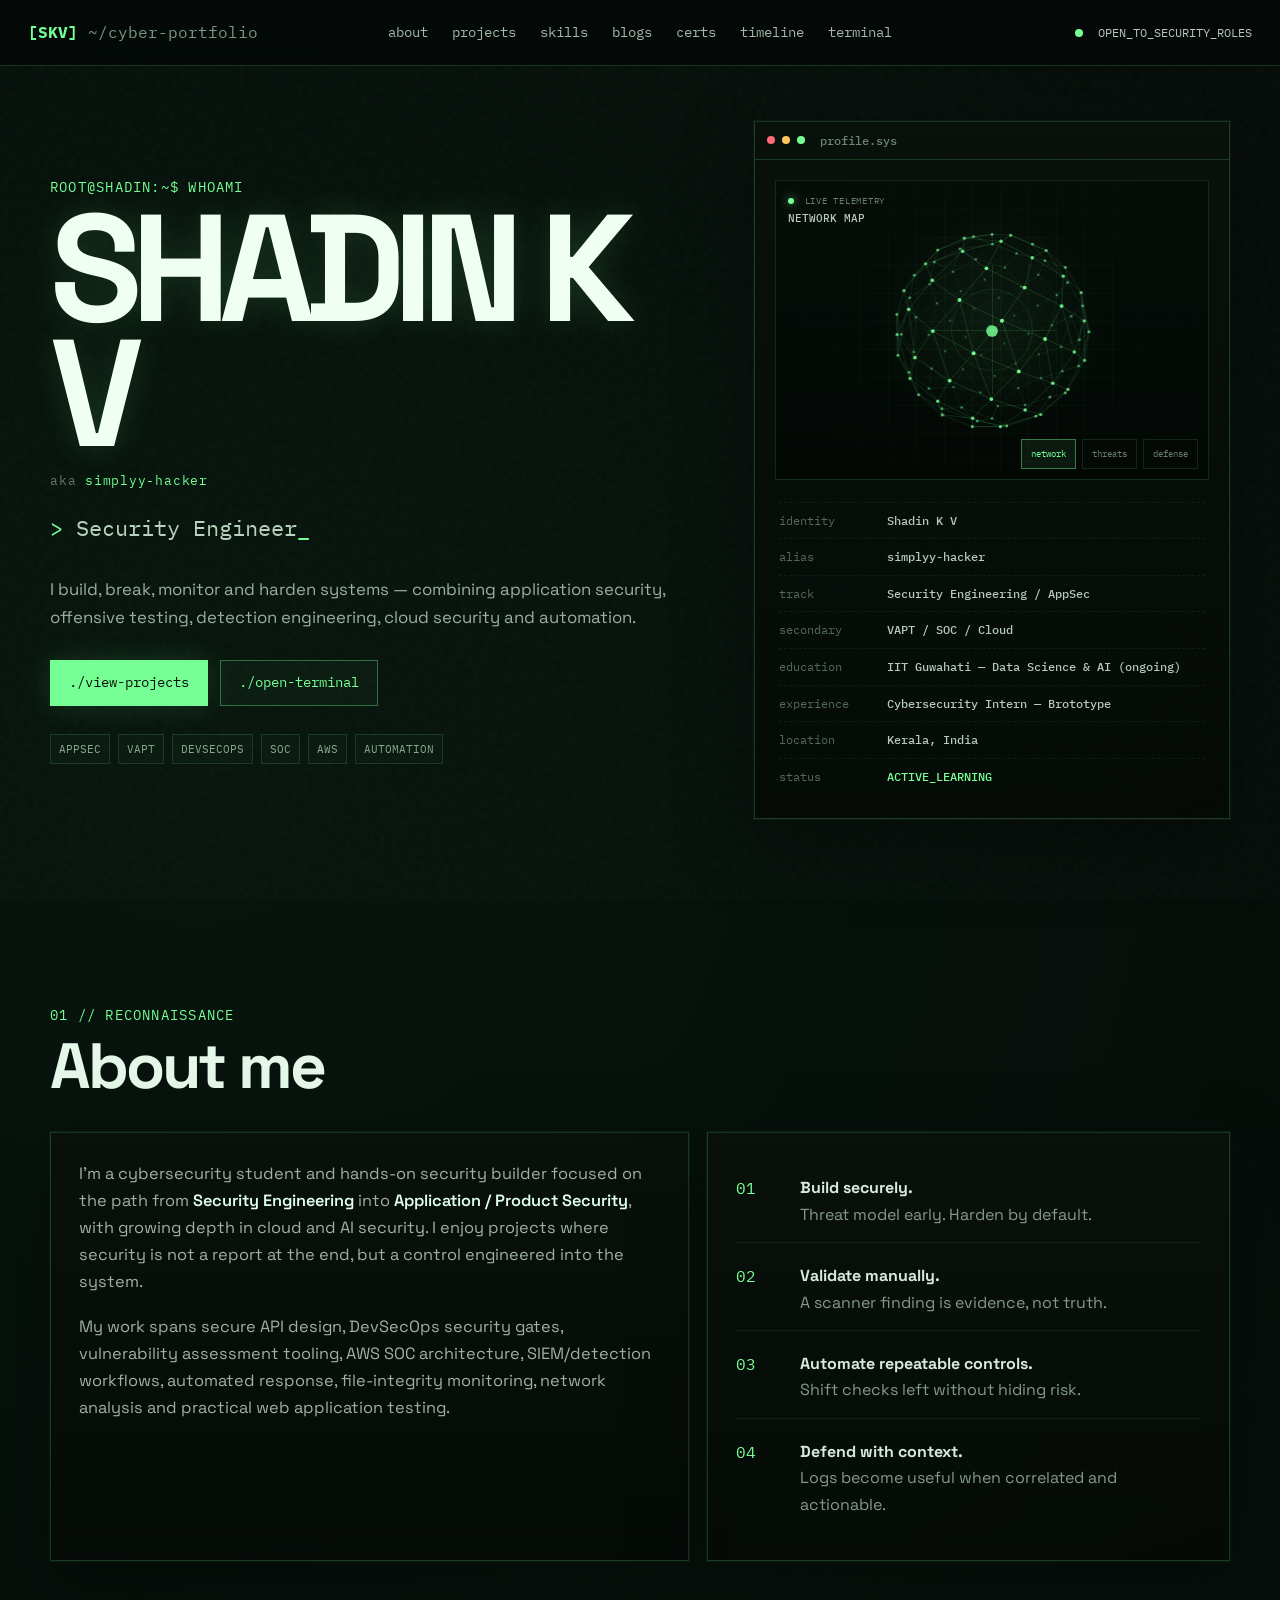
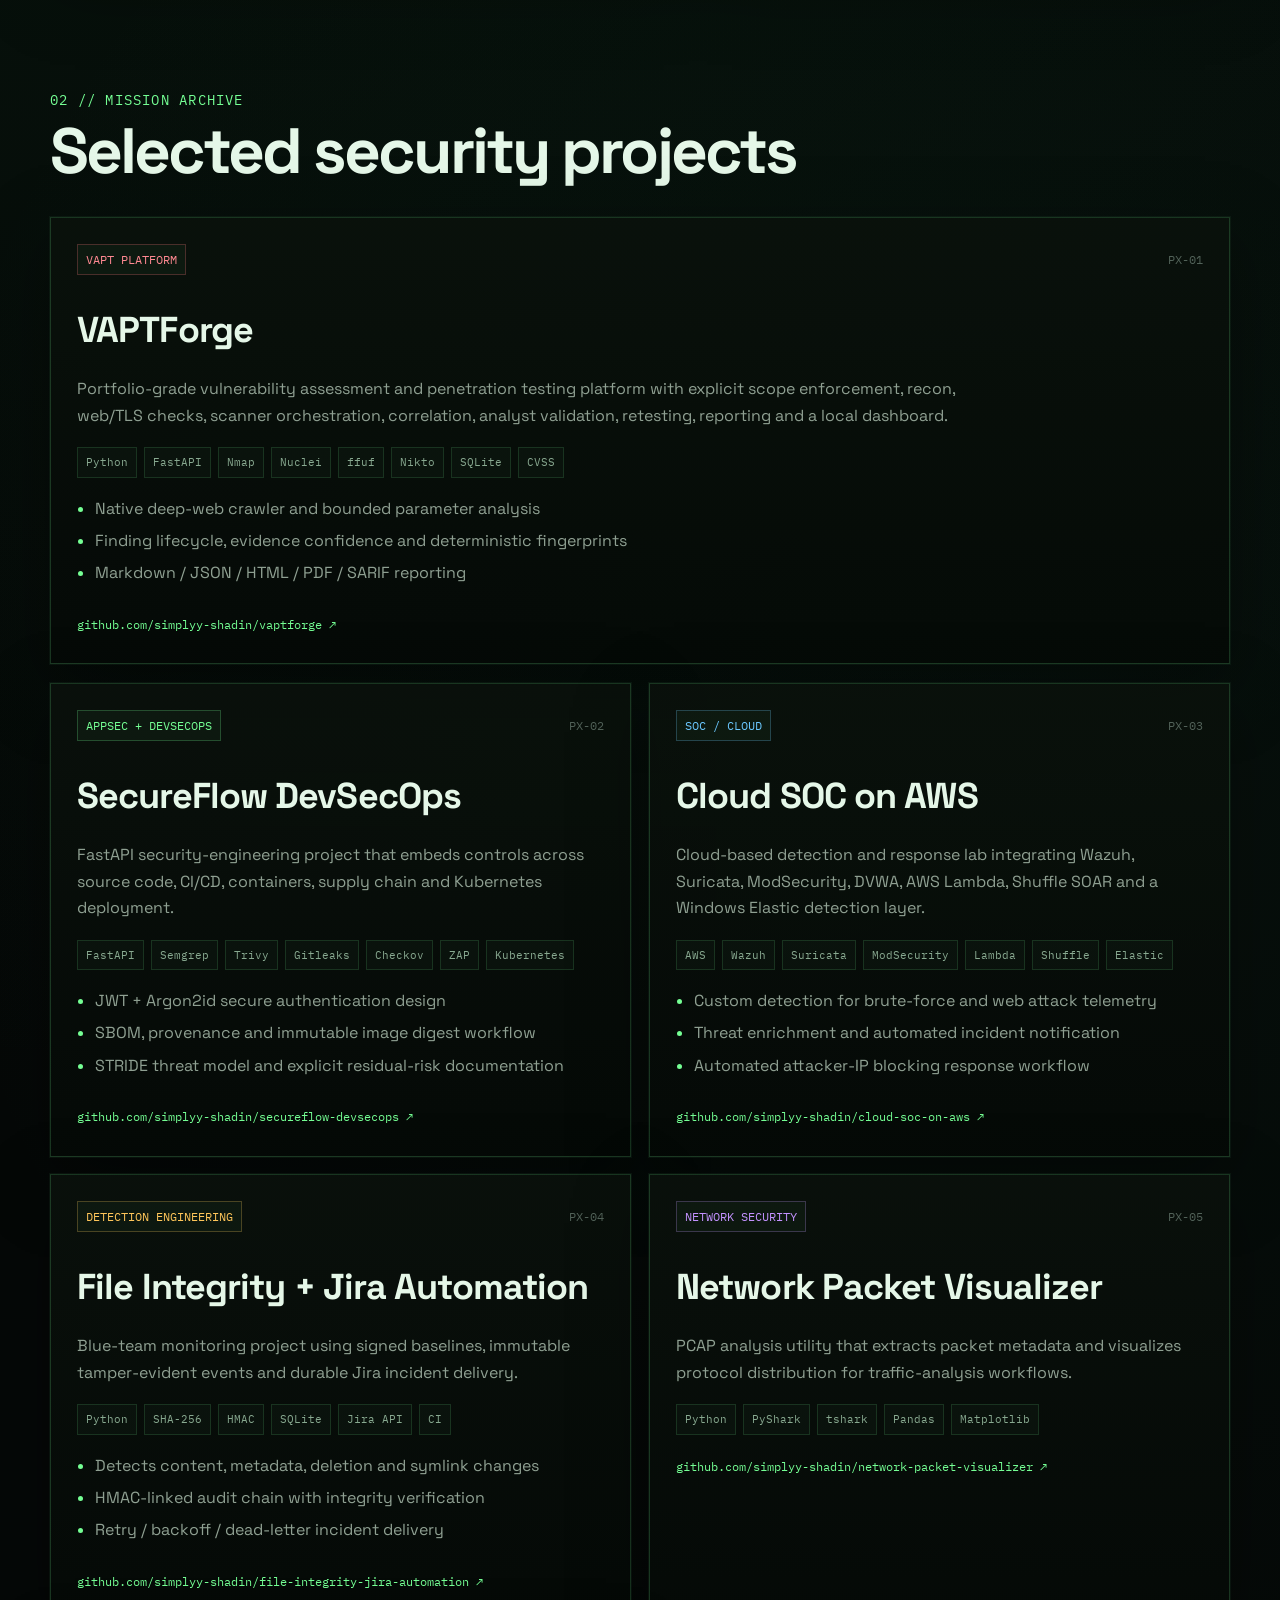
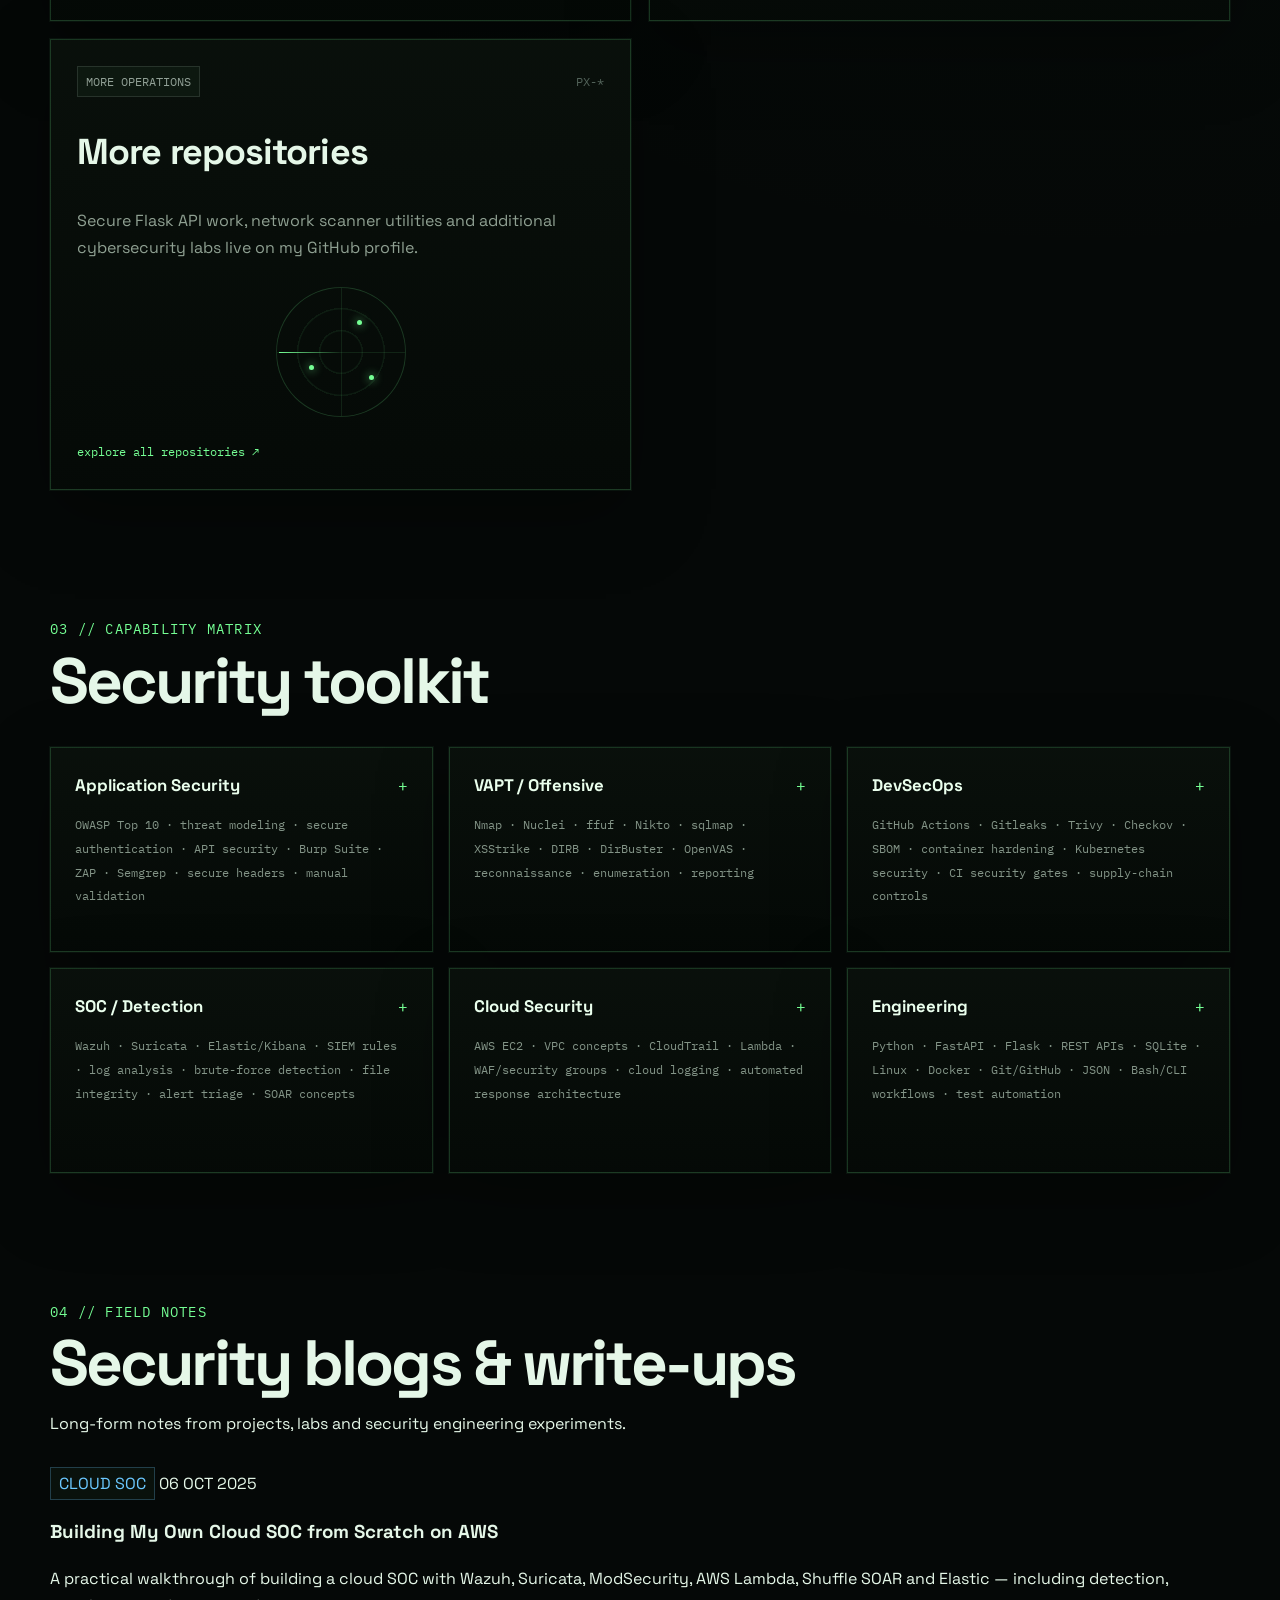
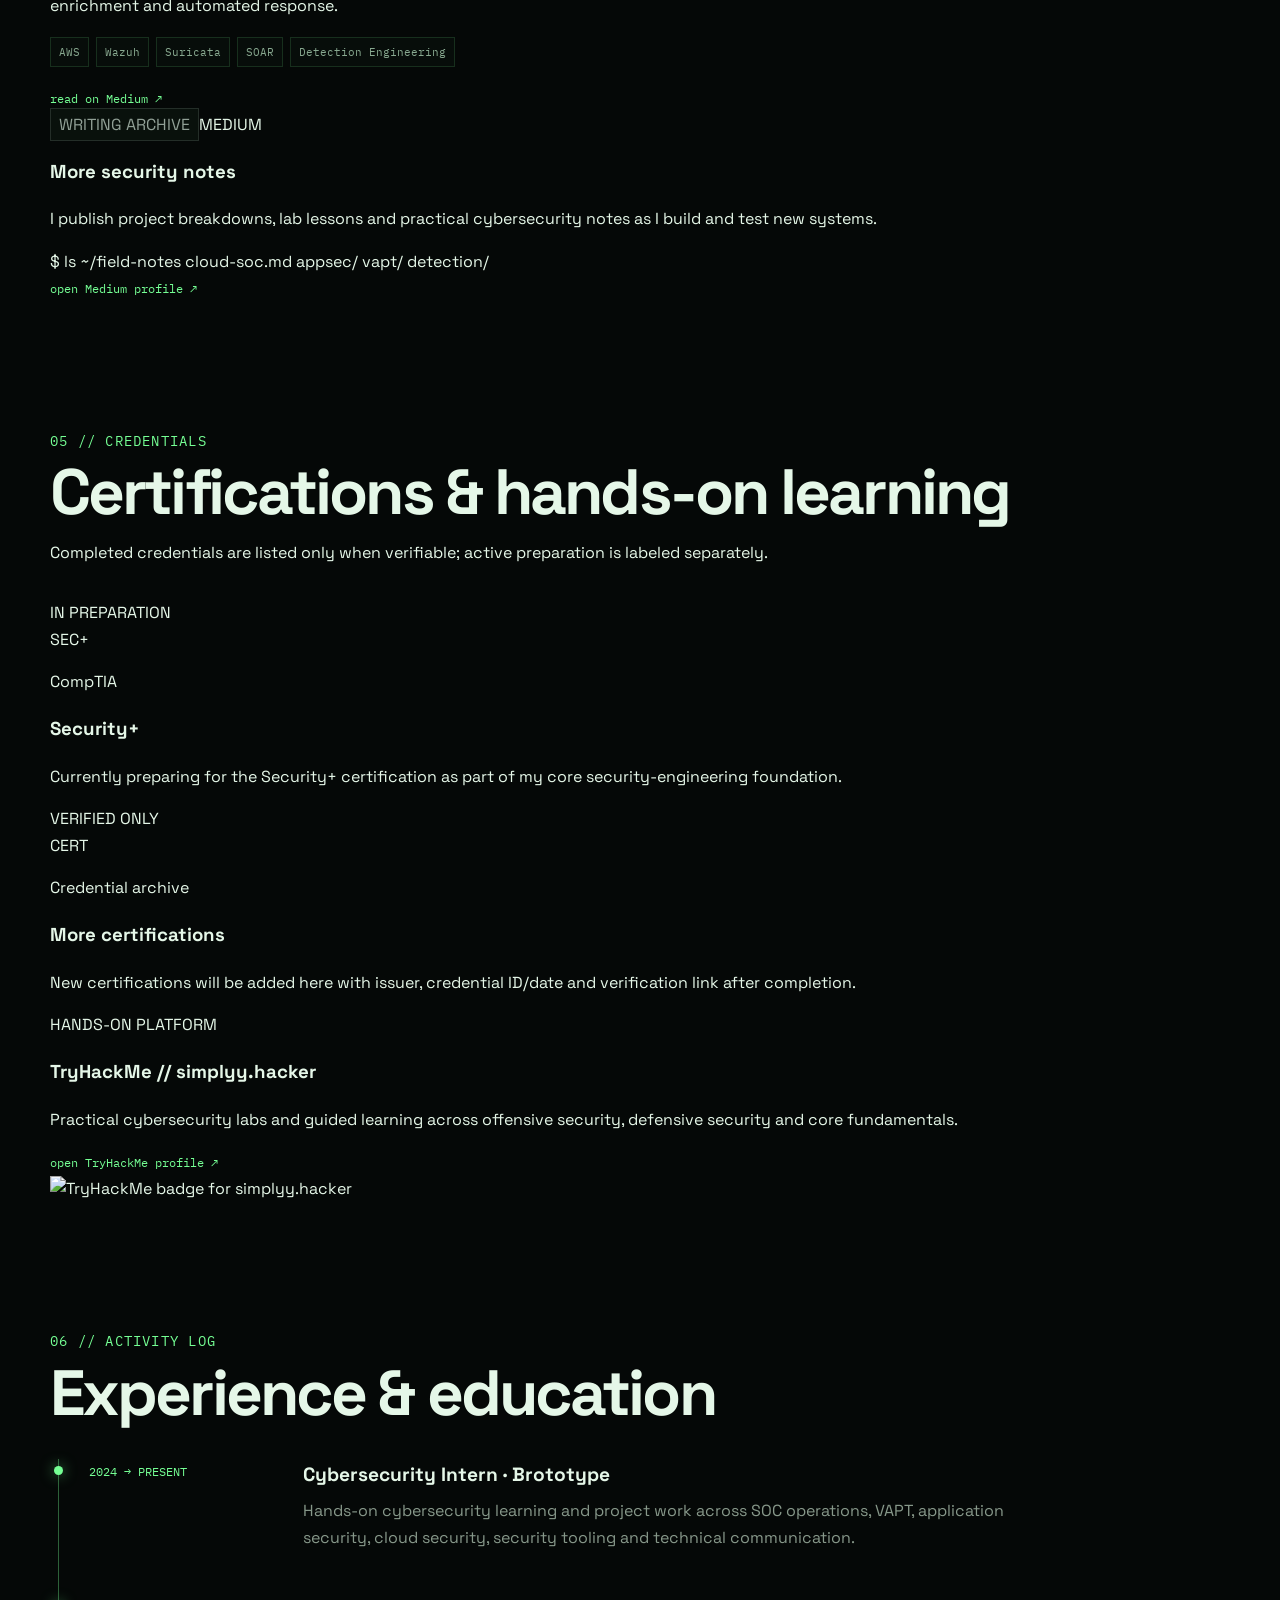
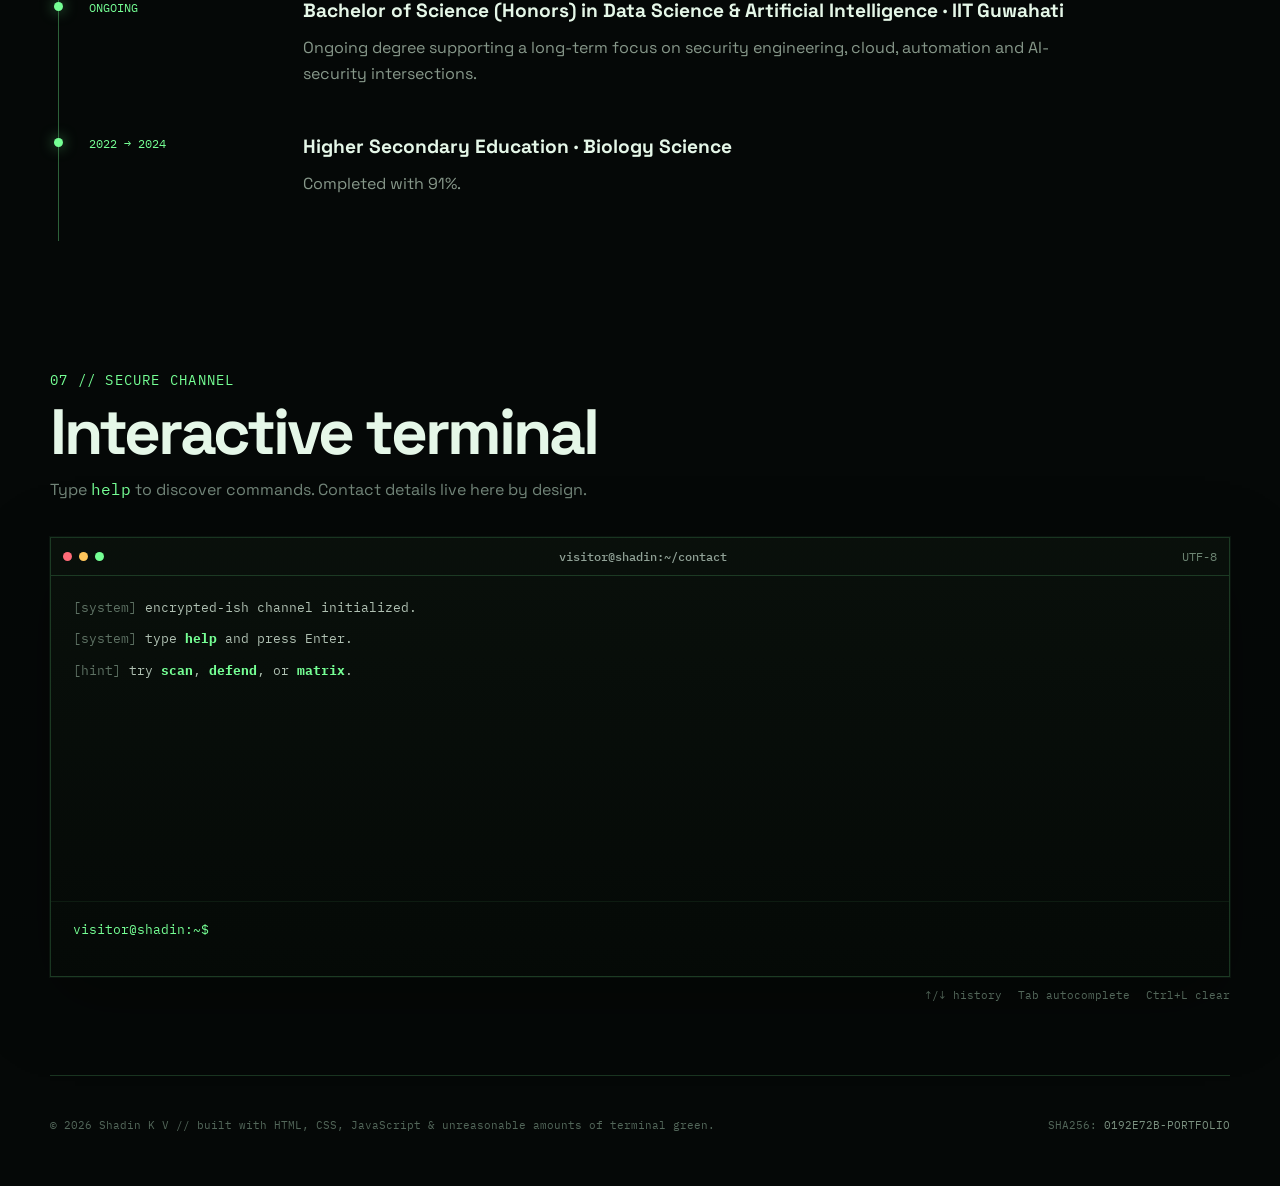
==== commit b3d9c29c: "feat: add security blogs certifications and TryHackMe badge" ====
--- a/index.html
+++ b/index.html
@@ -13,7 +13,7 @@
   <link rel="preconnect" href="https://fonts.googleapis.com" />
   <link rel="preconnect" href="https://fonts.gstatic.com" crossorigin />
   <link href="https://fonts.googleapis.com/css2?family=IBM+Plex+Mono:wght@400;500;600;700&family=Space+Grotesk:wght@400;500;600;700&display=swap" rel="stylesheet" />
-  <link rel="stylesheet" href="styles.css?v=6" />
+  <link rel="stylesheet" href="styles.css?v=7" />
 </head>
 <body>
   <canvas id="matrix" aria-hidden="true"></canvas>
@@ -31,6 +31,8 @@
       <a href="#about">about</a>
       <a href="#projects">projects</a>
       <a href="#skills">skills</a>
+      <a href="#blogs">blogs</a>
+      <a href="#certifications">certs</a>
       <a href="#timeline">timeline</a>
       <a href="#terminal">terminal</a>
     </nav>
@@ -204,9 +206,95 @@
       </div>
     </section>
 
+    <section id="blogs" class="content-section section-shell reveal">
+      <div class="section-heading">
+        <p>04 // field notes</p>
+        <h2>Security blogs & write-ups</h2>
+        <p class="section-subcopy">Long-form notes from projects, labs and security engineering experiments.</p>
+      </div>
+      <div class="blog-grid">
+        <!-- Duplicate a .blog-card block below when publishing a new article. -->
+        <article class="blog-card blog-featured">
+          <div class="blog-meta">
+            <span class="tag blue">CLOUD SOC</span>
+            <time datetime="2025-10-06">06 OCT 2025</time>
+          </div>
+          <h3>Building My Own Cloud SOC from Scratch on AWS</h3>
+          <p>
+            A practical walkthrough of building a cloud SOC with Wazuh, Suricata, ModSecurity,
+            AWS Lambda, Shuffle SOAR and Elastic — including detection, enrichment and automated response.
+          </p>
+          <div class="project-stack">
+            <span>AWS</span><span>Wazuh</span><span>Suricata</span><span>SOAR</span><span>Detection Engineering</span>
+          </div>
+          <a class="project-link" href="https://medium.com/@shdnkval/%EF%B8%8F-building-my-own-cloud-soc-from-scratch-on-aws-786f3c5b61e4" target="_blank" rel="noreferrer">read on Medium ↗</a>
+        </article>
+
+        <article class="blog-card blog-index-card">
+          <div>
+            <div class="blog-meta"><span class="tag muted">WRITING ARCHIVE</span><span>MEDIUM</span></div>
+            <h3>More security notes</h3>
+            <p>
+              I publish project breakdowns, lab lessons and practical cybersecurity notes as I build and test new systems.
+            </p>
+          </div>
+          <div class="blog-terminal-preview" aria-hidden="true">
+            <span>$ ls ~/field-notes</span>
+            <span>cloud-soc.md</span>
+            <span>appsec/</span>
+            <span>vapt/</span>
+            <span>detection/</span>
+          </div>
+          <a class="project-link" href="https://medium.com/@shdnkval" target="_blank" rel="noreferrer">open Medium profile ↗</a>
+        </article>
+      </div>
+    </section>
+
+    <section id="certifications" class="content-section section-shell reveal">
+      <div class="section-heading">
+        <p>05 // credentials</p>
+        <h2>Certifications & hands-on learning</h2>
+        <p class="section-subcopy">Completed credentials are listed only when verifiable; active preparation is labeled separately.</p>
+      </div>
+
+      <div class="credentials-grid">
+        <article class="credential-card">
+          <div class="credential-status in-progress"><span></span> IN PREPARATION</div>
+          <div class="credential-icon" aria-hidden="true">SEC+</div>
+          <div>
+            <p class="credential-issuer">CompTIA</p>
+            <h3>Security+</h3>
+            <p>Currently preparing for the Security+ certification as part of my core security-engineering foundation.</p>
+          </div>
+        </article>
+
+        <article class="credential-card credential-placeholder">
+          <div class="credential-status"><span></span> VERIFIED ONLY</div>
+          <div class="credential-icon" aria-hidden="true">CERT</div>
+          <div>
+            <p class="credential-issuer">Credential archive</p>
+            <h3>More certifications</h3>
+            <p>New certifications will be added here with issuer, credential ID/date and verification link after completion.</p>
+          </div>
+        </article>
+
+        <article class="tryhackme-card">
+          <div class="thm-copy">
+            <p class="credential-issuer">HANDS-ON PLATFORM</p>
+            <h3>TryHackMe // simplyy.hacker</h3>
+            <p>Practical cybersecurity labs and guided learning across offensive security, defensive security and core fundamentals.</p>
+            <a class="project-link" href="https://tryhackme.com/p/simplyy.hacker" target="_blank" rel="noreferrer">open TryHackMe profile ↗</a>
+          </div>
+          <a class="thm-badge-link" href="https://tryhackme.com/p/simplyy.hacker" target="_blank" rel="noreferrer" aria-label="Open simplyy.hacker on TryHackMe">
+            <img src="https://tryhackme-badges.s3.amazonaws.com/simplyy.hacker.png" width="329" height="88" loading="lazy" decoding="async" alt="TryHackMe badge for simplyy.hacker" />
+          </a>
+        </article>
+      </div>
+    </section>
+
     <section id="timeline" class="content-section section-shell reveal">
       <div class="section-heading">
-        <p>04 // activity log</p>
+        <p>06 // activity log</p>
         <h2>Experience & education</h2>
       </div>
       <div class="timeline">
@@ -227,7 +315,7 @@
 
     <section id="terminal" class="content-section section-shell terminal-section reveal">
       <div class="section-heading">
-        <p>05 // secure channel</p>
+        <p>07 // secure channel</p>
         <h2>Interactive terminal</h2>
         <p class="terminal-hint">Type <code>help</code> to discover commands. Contact details live here by design.</p>
       </div>
@@ -255,6 +343,6 @@
     <p class="checksum">SHA256: <span id="fakeChecksum">GENERATING...</span></p>
   </footer>
 
-  <script src="script.js?v=6"></script>
+  <script src="script.js?v=7"></script>
 </body>
 </html>
--- a/styles.css
+++ b/styles.css
@@ -452,3 +452,361 @@
 @media (prefers-reduced-motion: reduce) {
   html { scroll-behavior:auto; } *,*::before,*::after{animation:none!important;transition:none!important}.reveal{opacity:1;transform:none}.boot-screen{display:none}
 }
+
+
+/* Responsive system v2 */
+html {
+  overflow-x: clip;
+  scroll-padding-top: 82px;
+}
+body {
+  max-width: 100%;
+}
+main, section, article, aside, div {
+  min-width: 0;
+}
+img, svg, canvas {
+  max-width: 100%;
+}
+.content-section, .hero {
+  scroll-margin-top: 78px;
+}
+.nav-toggle {
+  display: none;
+  width: 44px;
+  height: 44px;
+  padding: 10px;
+  border: 1px solid var(--line);
+  background: rgba(5, 10, 7, .92);
+  cursor: pointer;
+}
+.nav-toggle span {
+  display: block;
+  width: 100%;
+  height: 1px;
+  margin: 5px 0;
+  background: var(--green);
+  transition: transform .2s ease, opacity .2s ease;
+}
+.project-card,
+.skill-cluster,
+.panel,
+.hero-console,
+.terminal-window {
+  max-width: 100%;
+}
+.project-card p,
+.project-points,
+.skill-cluster p,
+.timeline-content p,
+.hero-lead,
+.sysline b,
+.project-link,
+.terminal-output {
+  overflow-wrap: anywhere;
+  word-break: normal;
+}
+.cyber-orb-wrap {
+  touch-action: pan-y;
+}
+
+@media (max-width: 1100px) {
+  .site-header {
+    grid-template-columns: minmax(0,1fr) auto auto;
+  }
+  .nav {
+    gap: 16px;
+  }
+  .hero {
+    gap: 34px;
+    grid-template-columns: minmax(0,1.05fr) minmax(330px,.95fr);
+  }
+  .hero-copy h1 {
+    font-size: clamp(4rem, 10vw, 7rem);
+  }
+}
+
+@media (max-width: 980px) {
+  .site-header {
+    height: 64px;
+    grid-template-columns: minmax(0,1fr) auto auto;
+    padding-inline: 14px;
+  }
+  .brand-path {
+    max-width: 150px;
+  }
+  .header-status {
+    display: none;
+  }
+  .nav-toggle {
+    display: block;
+    position: relative;
+    z-index: 52;
+  }
+  .nav-toggle[aria-expanded="true"] span:nth-child(1) {
+    transform: translateY(6px) rotate(45deg);
+  }
+  .nav-toggle[aria-expanded="true"] span:nth-child(2) {
+    opacity: 0;
+  }
+  .nav-toggle[aria-expanded="true"] span:nth-child(3) {
+    transform: translateY(-6px) rotate(-45deg);
+  }
+  .nav {
+    position: absolute;
+    top: 63px;
+    left: 12px;
+    right: 12px;
+    display: none;
+    padding: 10px;
+    flex-direction: column;
+    gap: 4px;
+    border: 1px solid var(--line);
+    background: rgba(5, 10, 7, .97);
+    backdrop-filter: blur(18px);
+    box-shadow: var(--shadow);
+  }
+  .nav.open {
+    display: flex;
+  }
+  .nav a {
+    display: flex;
+    min-height: 46px;
+    align-items: center;
+    padding: 0 12px;
+    border-bottom: 1px solid rgba(117,255,148,.06);
+  }
+  .nav a:last-child {
+    border-bottom: 0;
+  }
+  .hero {
+    grid-template-columns: 1fr;
+    min-height: auto;
+    gap: 30px;
+    padding-top: 108px;
+  }
+  .hero-copy {
+    max-width: 720px;
+  }
+  .hero-console {
+    width: 100%;
+    max-width: none;
+    transform: none;
+  }
+  .about-grid,
+  .skills-grid,
+  .project-grid {
+    grid-template-columns: 1fr;
+  }
+  .project-card.featured {
+    grid-column: auto;
+  }
+  .project-card {
+    min-height: auto;
+  }
+  .timeline-item {
+    grid-template-columns: 1fr;
+    gap: 8px;
+  }
+}
+
+@media (max-width: 600px) {
+  .section-shell {
+    width: min(100% - 24px, 1180px);
+  }
+  .content-section {
+    padding-top: 72px;
+  }
+  .brand-path {
+    display: none;
+  }
+  .hero {
+    padding-top: 96px;
+    padding-bottom: 42px;
+  }
+  .hero-copy h1 {
+    font-size: clamp(3.15rem, 18vw, 5.2rem);
+    line-height: .88;
+    letter-spacing: -.065em;
+  }
+  .alias-line {
+    margin-top: 12px;
+    font-size: .72rem;
+  }
+  .hero-role {
+    margin-top: 22px;
+    font-size: .98rem;
+    min-height: 3.2em;
+  }
+  .hero-lead {
+    font-size: .96rem;
+  }
+  .hero-actions {
+    display: grid;
+    grid-template-columns: 1fr;
+  }
+  .btn {
+    width: 100%;
+    min-height: 48px;
+  }
+  .signal-row {
+    gap: 6px;
+  }
+  .signal-row span,
+  .project-stack span {
+    font-size: .66rem;
+  }
+  .console-body {
+    padding: 14px;
+  }
+  .cyber-orb-wrap {
+    height: clamp(220px, 70vw, 285px);
+    margin: -1px -1px 18px;
+  }
+  .orb-controls {
+    left: 8px;
+    right: 8px;
+    bottom: 8px;
+    display: grid;
+    grid-template-columns: repeat(3, 1fr);
+  }
+  .orb-control {
+    min-height: 40px;
+    padding-inline: 4px;
+    font-size: .57rem;
+  }
+  .orb-readout {
+    left: 9px;
+    top: 9px;
+  }
+  .sysline {
+    grid-template-columns: 72px minmax(0,1fr);
+    gap: 8px;
+    font-size: .66rem;
+  }
+  .panel,
+  .project-card,
+  .skill-cluster {
+    padding: 18px;
+  }
+  .project-top {
+    align-items: flex-start;
+    flex-wrap: wrap;
+  }
+  .project-card h3 {
+    margin-top: 20px;
+    font-size: 1.55rem;
+  }
+  .project-stack {
+    gap: 5px;
+  }
+  .project-points {
+    padding-left: 17px;
+  }
+  .section-heading h2 {
+    font-size: clamp(2rem, 11vw, 3.25rem);
+  }
+  .section-heading > p:first-child,
+  .eyebrow {
+    font-size: .72rem;
+  }
+  .timeline {
+    margin-left: 4px;
+  }
+  .timeline-item {
+    padding-left: 20px;
+    padding-bottom: 34px;
+  }
+  .timeline-content h3 {
+    font-size: 1.05rem;
+  }
+  .terminal-window {
+    min-height: 0;
+  }
+  .terminal-titlebar {
+    min-height: 42px;
+    height: auto;
+    padding-block: 8px;
+  }
+  .terminal-titlebar b {
+    font-size: .62rem;
+    overflow-wrap: anywhere;
+  }
+  .terminal-titlebar > span {
+    display: none;
+  }
+  .terminal-output {
+    min-height: 250px;
+    max-height: 390px;
+    padding: 16px 14px 8px;
+    font-size: .74rem;
+  }
+  .terminal-input-row {
+    flex-direction: column;
+    align-items: stretch;
+    gap: 7px;
+    padding: 12px 14px 16px;
+  }
+  .terminal-input-row label {
+    font-size: .72rem;
+  }
+  .terminal-input-row input {
+    width: 100%;
+    min-height: 44px;
+    padding: 8px 0;
+    font-size: 16px;
+  }
+  .terminal-cheats {
+    justify-content: flex-start;
+    gap: 8px 14px;
+  }
+  .site-footer {
+    flex-direction: column;
+    gap: 8px;
+    padding-bottom: 28px;
+  }
+  .checksum {
+    text-align: left;
+    overflow-wrap: anywhere;
+  }
+}
+
+@media (max-width: 380px) {
+  .section-shell {
+    width: min(100% - 18px, 1180px);
+  }
+  .site-header {
+    padding-inline: 9px;
+  }
+  .hero-copy h1 {
+    font-size: clamp(2.8rem, 17.5vw, 4rem);
+  }
+  .cyber-orb-wrap {
+    height: 215px;
+  }
+  .orb-control {
+    font-size: .53rem;
+  }
+  .project-card,
+  .panel,
+  .skill-cluster {
+    padding: 15px;
+  }
+  .sysline {
+    grid-template-columns: 64px minmax(0,1fr);
+    font-size: .62rem;
+  }
+  .terminal-output {
+    font-size: .7rem;
+  }
+}
+
+@media (orientation: landscape) and (max-height: 520px) {
+  .hero {
+    min-height: auto;
+    padding-top: 86px;
+  }
+  .cyber-orb-wrap {
+    height: 230px;
+  }
+}
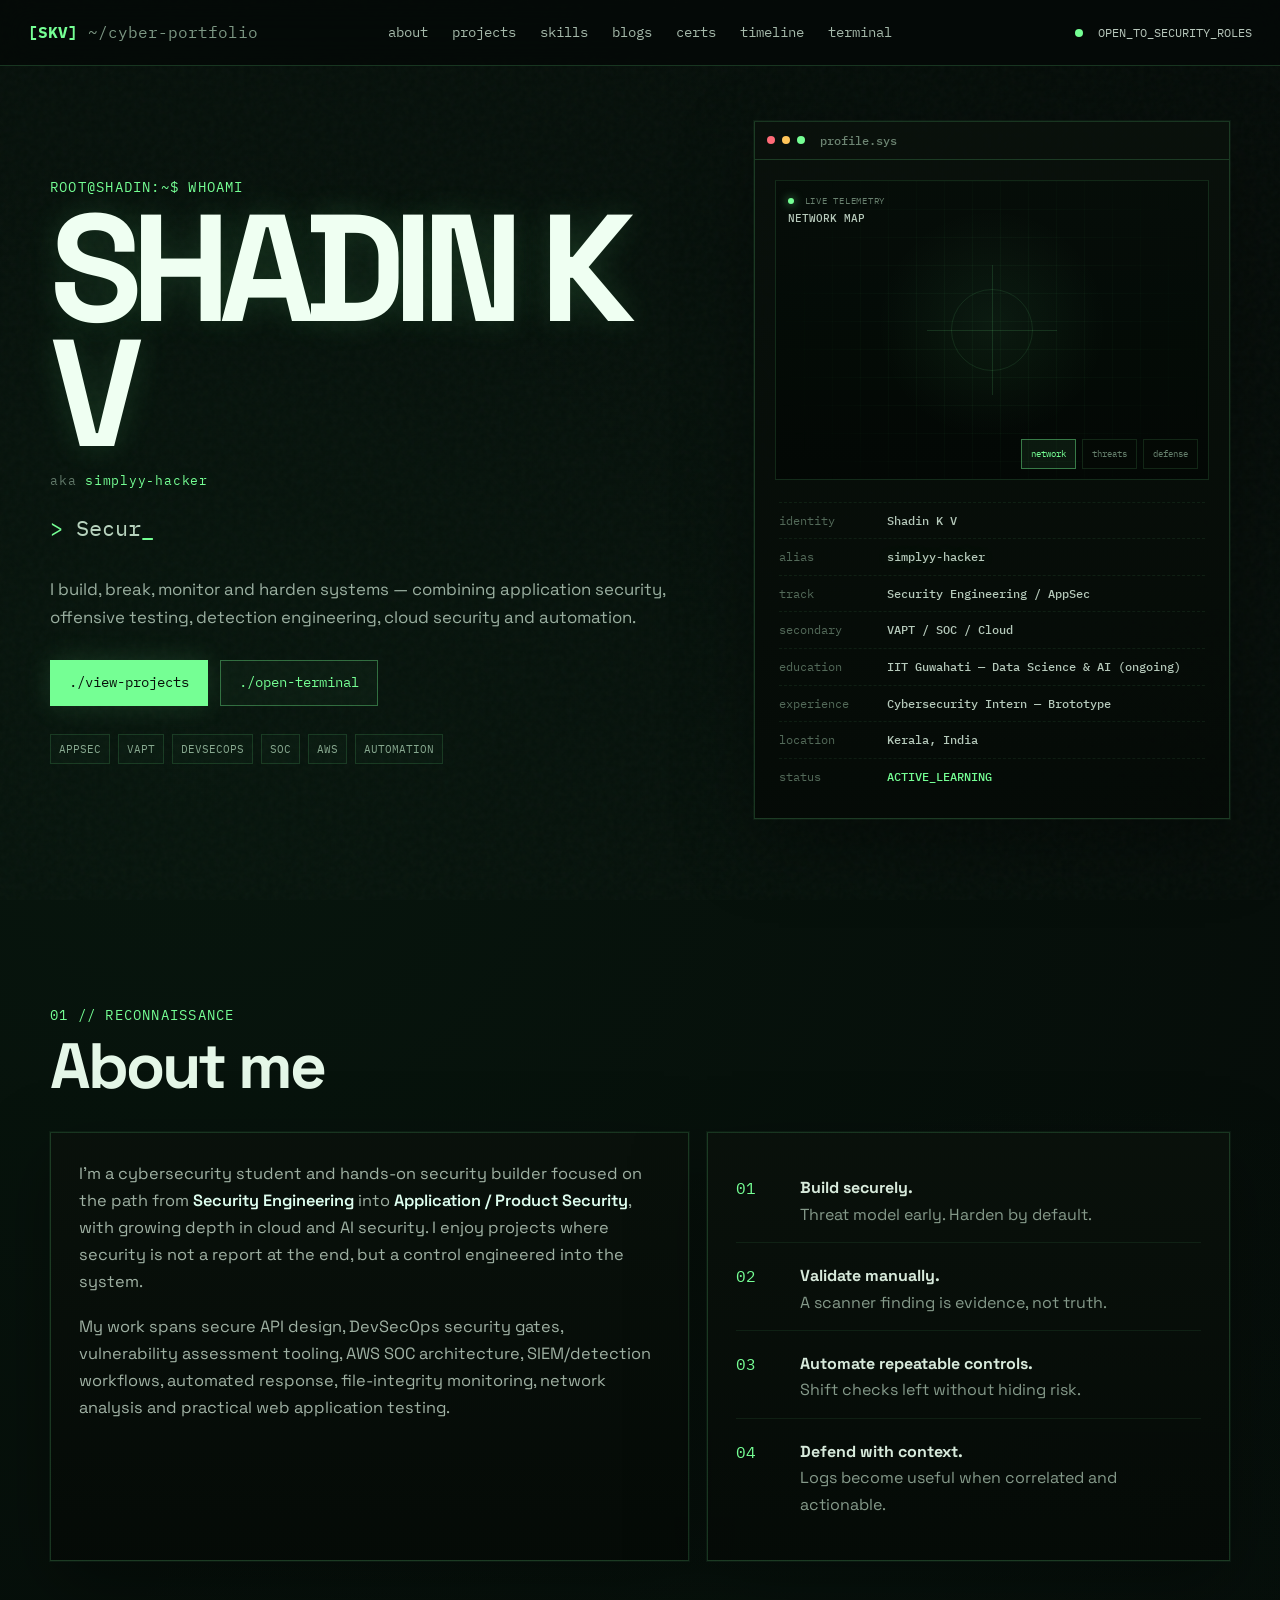
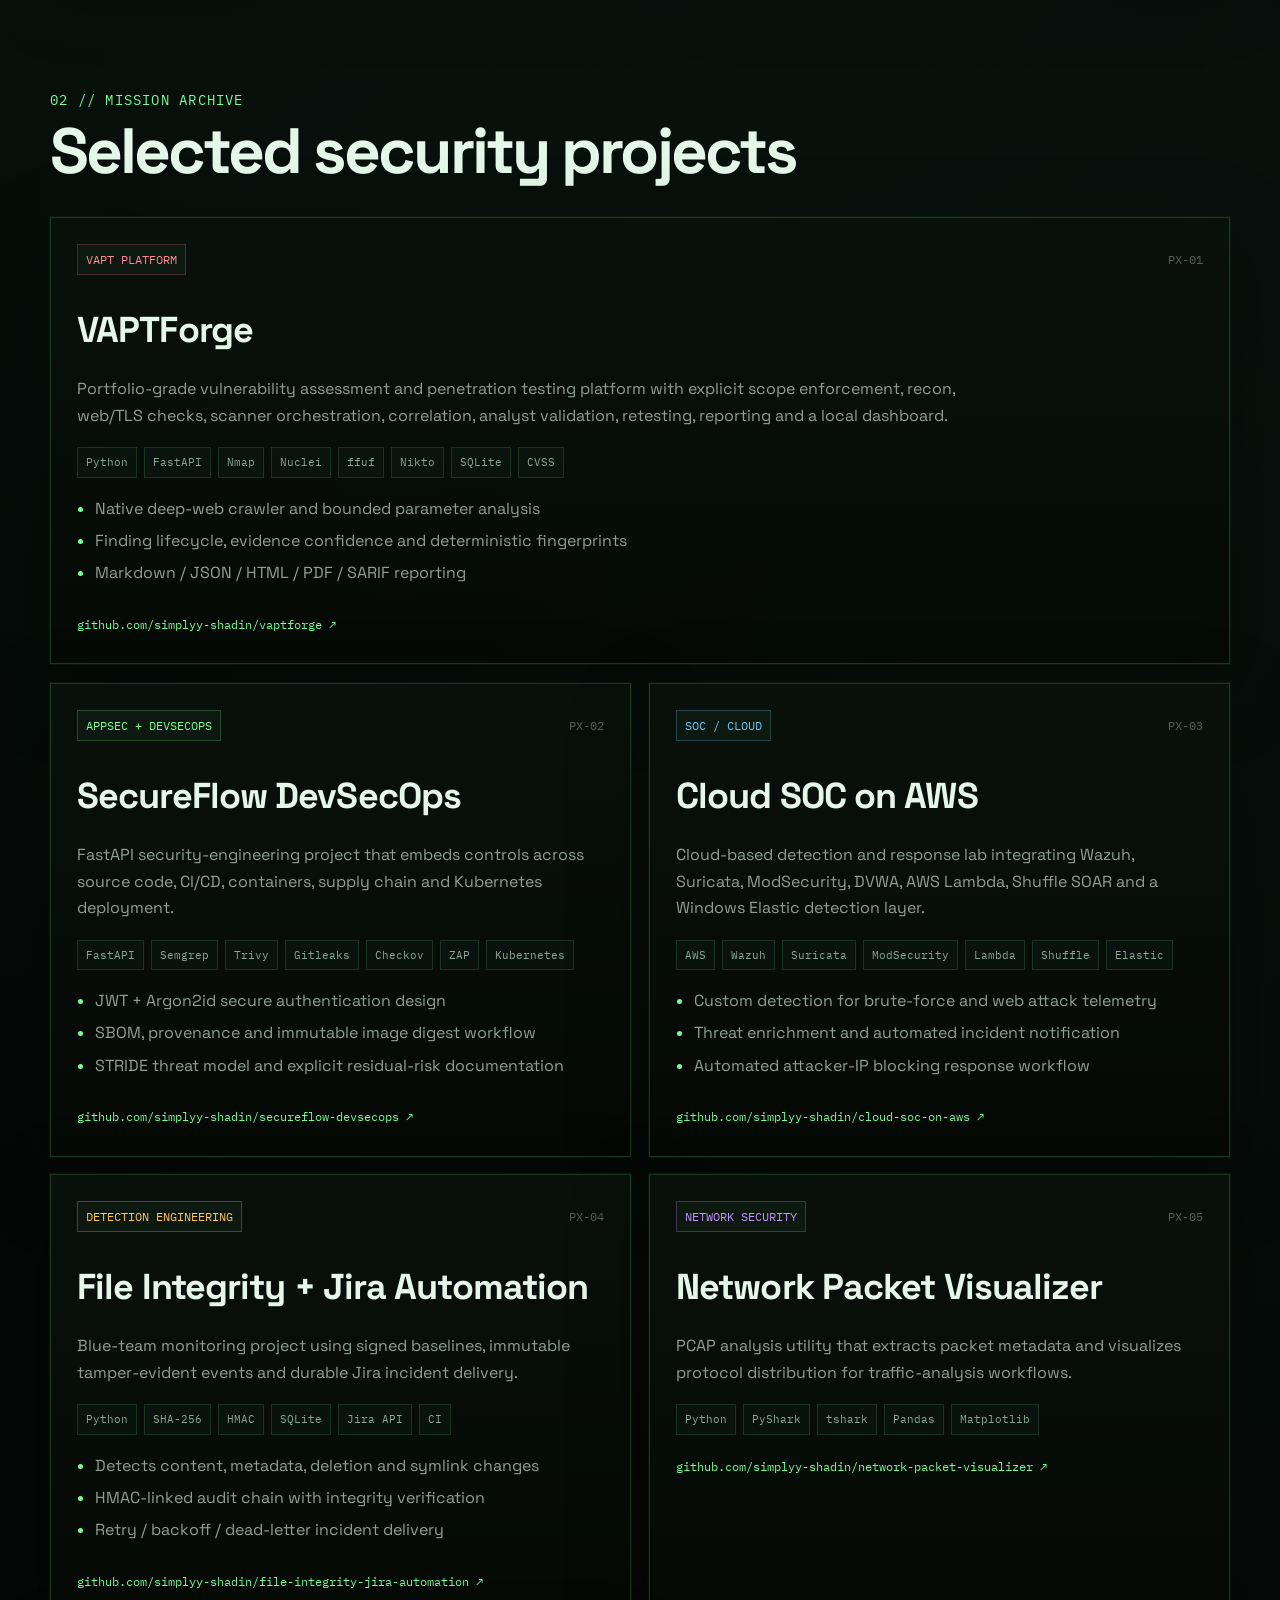
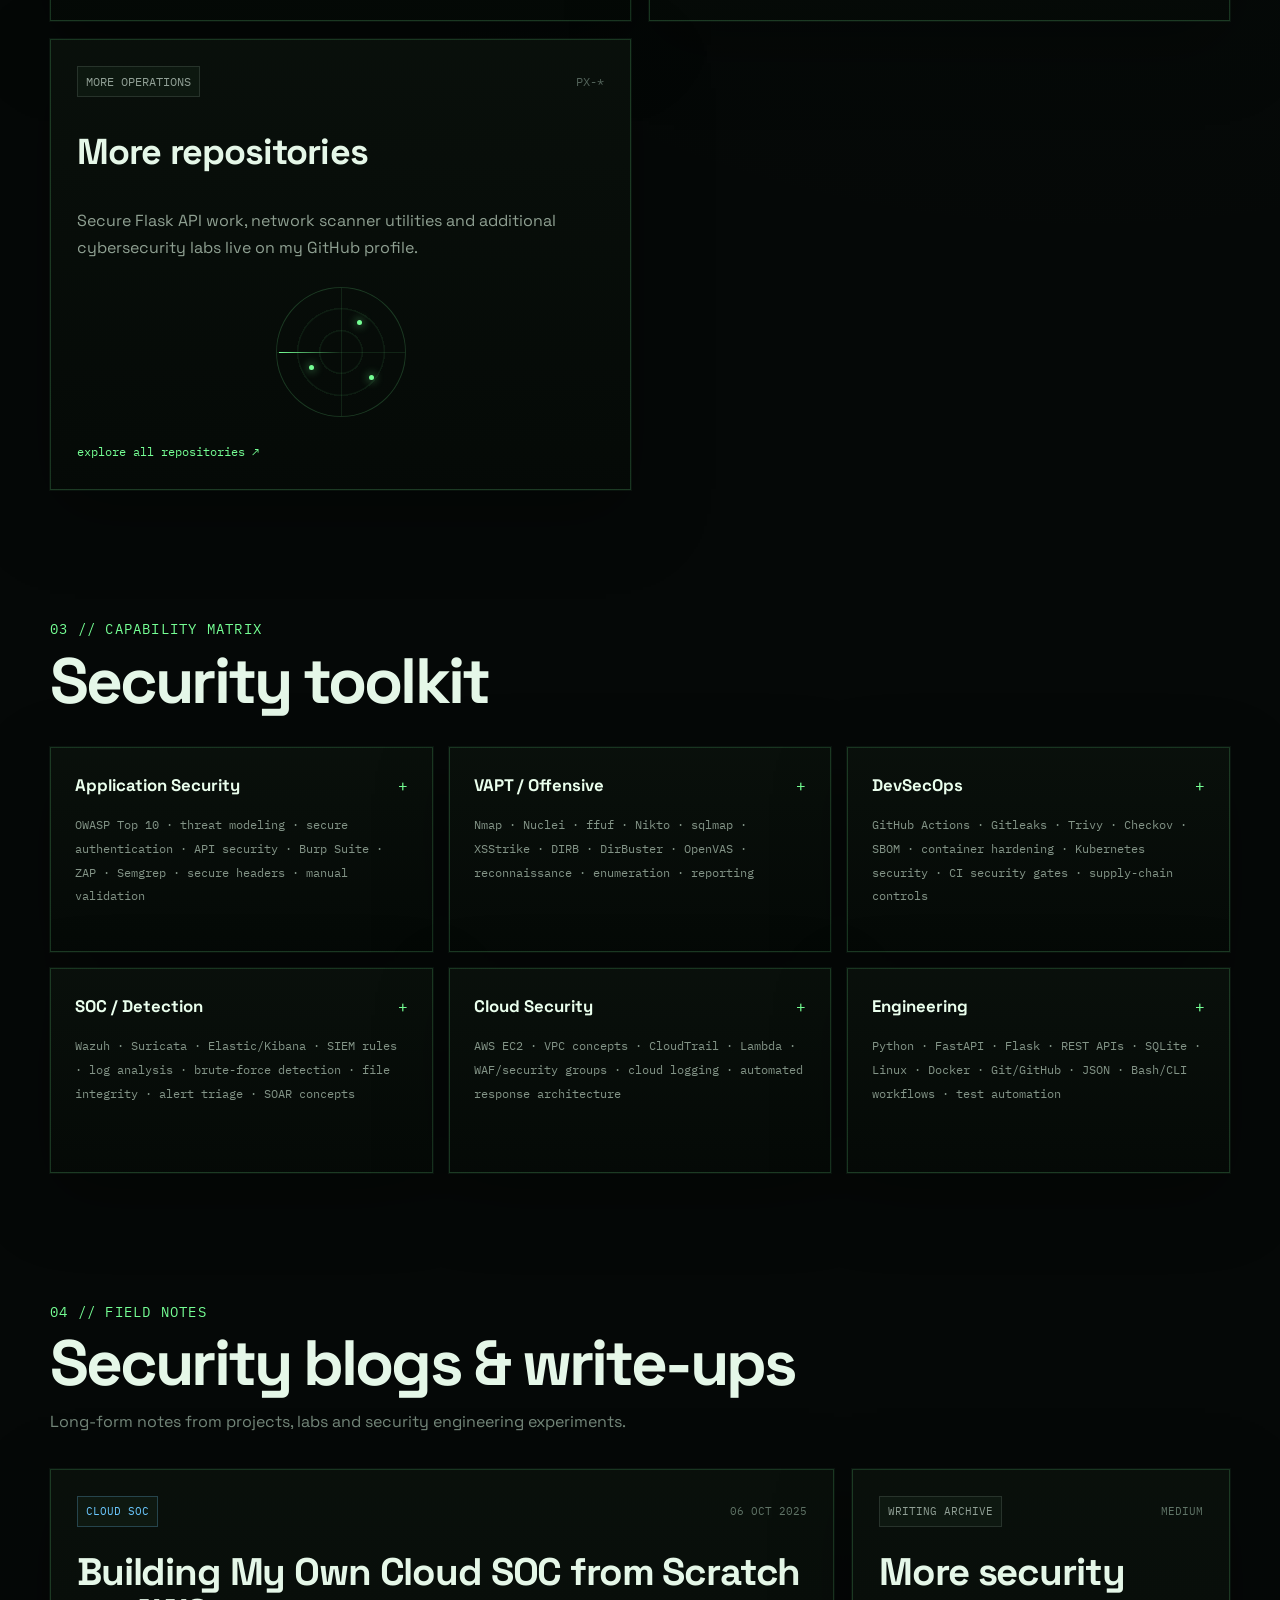
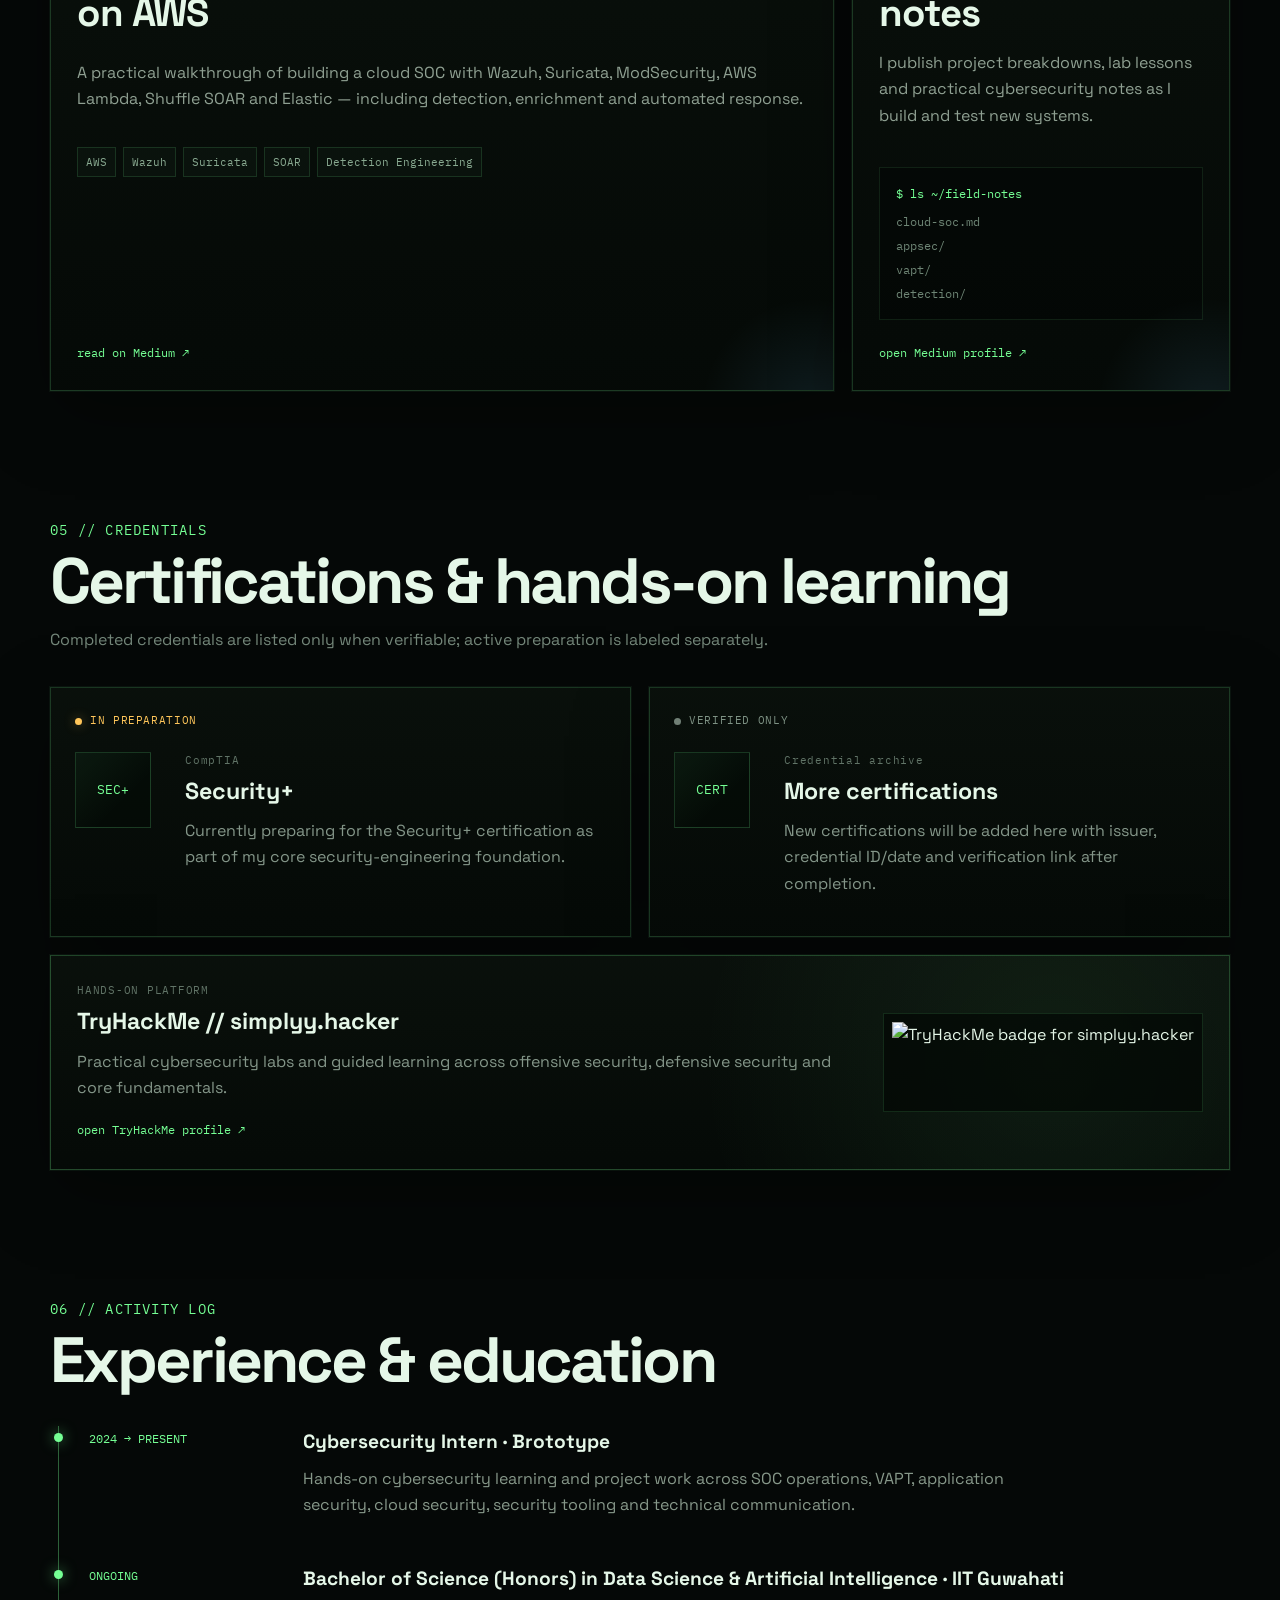
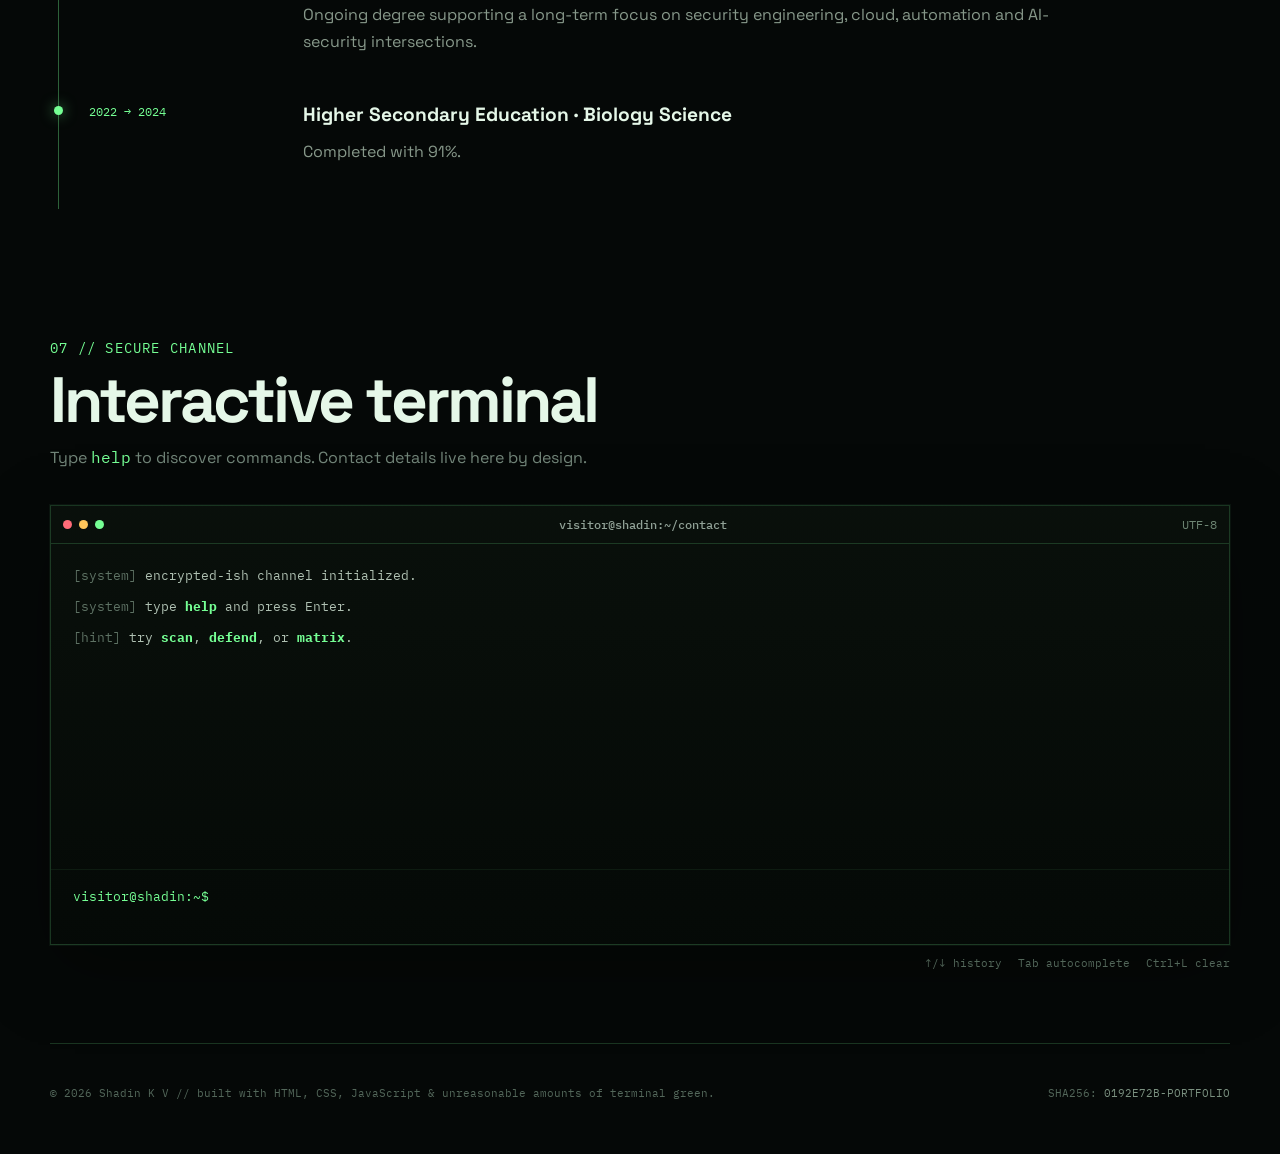
==== commit 6613a073: "feat: add terminal contact form interface" ====
--- a/index.html
+++ b/index.html
@@ -13,7 +13,7 @@
   <link rel="preconnect" href="https://fonts.googleapis.com" />
   <link rel="preconnect" href="https://fonts.gstatic.com" crossorigin />
   <link href="https://fonts.googleapis.com/css2?family=IBM+Plex+Mono:wght@400;500;600;700&family=Space+Grotesk:wght@400;500;600;700&display=swap" rel="stylesheet" />
-  <link rel="stylesheet" href="styles.css?v=7" />
+  <link rel="stylesheet" href="styles.css?v=8" />
 </head>
 <body>
   <canvas id="matrix" aria-hidden="true"></canvas>
@@ -329,6 +329,46 @@
           <div><span class="muted-text">[system]</span> type <b class="green-text">help</b> and press Enter.</div>
           <div><span class="muted-text">[hint]</span> try <b class="green-text">scan</b>, <b class="green-text">defend</b>, or <b class="green-text">matrix</b>.</div>
         </div>
+        <div class="terminal-contact-panel" id="terminalContactPanel" hidden>
+          <div class="contact-panel-head">
+            <div>
+              <span class="contact-kicker">CONTACT_INTERFACE</span>
+              <h3>Send me a message</h3>
+            </div>
+            <button class="contact-close" id="contactClose" type="button" aria-label="Close contact form">×</button>
+          </div>
+
+          <form class="terminal-contact-form" id="contactForm" autocomplete="on">
+            <div class="contact-field">
+              <label for="contactName">your_name</label>
+              <input id="contactName" name="name" type="text" autocomplete="name" maxlength="80" required placeholder="Enter your name" />
+            </div>
+
+            <div class="contact-field">
+              <label for="contactEmail">your_email</label>
+              <input id="contactEmail" name="email" type="email" autocomplete="email" maxlength="120" required placeholder="you@example.com" />
+            </div>
+
+            <div class="contact-field contact-field-wide">
+              <label for="contactMessage">message</label>
+              <textarea id="contactMessage" name="message" rows="5" maxlength="2500" required placeholder="Type your message to Shadin..."></textarea>
+              <div class="contact-counter"><span id="contactCount">0</span>/2500</div>
+            </div>
+
+            <div class="contact-honey" aria-hidden="true">
+              <label for="contactCompany">company</label>
+              <input id="contactCompany" name="_honey" type="text" tabindex="-1" autocomplete="off" />
+            </div>
+
+            <div class="contact-actions">
+              <button class="contact-send" id="contactSend" type="submit">
+                <span>send_message</span><b>↗</b>
+              </button>
+              <span class="contact-status" id="contactStatus" aria-live="polite">ready // messages route to shdnkval@gmail.com</span>
+            </div>
+          </form>
+        </div>
+
         <form class="terminal-input-row" id="terminalForm" autocomplete="off">
           <label for="terminalInput">visitor@shadin:~$</label>
           <input id="terminalInput" name="command" type="text" spellcheck="false" aria-label="Terminal command" />
@@ -343,6 +383,6 @@
     <p class="checksum">SHA256: <span id="fakeChecksum">GENERATING...</span></p>
   </footer>
 
-  <script src="script.js?v=7"></script>
+  <script src="script.js?v=8"></script>
 </body>
 </html>
--- a/styles.css
+++ b/styles.css
@@ -454,6 +454,177 @@
 }
 
 
+/* Blogs and credentials */
+.section-subcopy {
+  max-width: 720px;
+  margin: 14px 0 0;
+  color: #74877a;
+}
+.blog-grid {
+  display: grid;
+  grid-template-columns: minmax(0, 1.35fr) minmax(300px, .65fr);
+  gap: 18px;
+}
+.blog-card,
+.credential-card,
+.tryhackme-card {
+  background: linear-gradient(180deg, rgba(10,17,12,.92), rgba(5,10,7,.94));
+  border: 1px solid var(--line);
+  box-shadow: var(--shadow);
+}
+.blog-card {
+  position: relative;
+  min-height: 330px;
+  padding: 26px;
+  display: flex;
+  flex-direction: column;
+  overflow: hidden;
+}
+.blog-card::after {
+  content: "";
+  position: absolute;
+  width: 240px;
+  height: 240px;
+  right: -100px;
+  bottom: -140px;
+  border-radius: 50%;
+  background: radial-gradient(circle, rgba(107,200,255,.10), transparent 66%);
+  pointer-events: none;
+}
+.blog-meta {
+  display: flex;
+  justify-content: space-between;
+  align-items: center;
+  gap: 12px;
+  flex-wrap: wrap;
+  color: #607467;
+  font-family: "IBM Plex Mono", monospace;
+  font-size: .7rem;
+}
+.blog-card h3 {
+  margin: 24px 0 10px;
+  max-width: 820px;
+  font-size: clamp(1.55rem, 3vw, 2.45rem);
+  line-height: 1.08;
+  letter-spacing: -.03em;
+}
+.blog-card p {
+  max-width: 820px;
+  color: #8fa092;
+}
+.blog-card .project-link {
+  margin-top: auto;
+}
+.blog-terminal-preview {
+  display: grid;
+  gap: 5px;
+  margin: 22px 0;
+  padding: 16px;
+  border: 1px solid rgba(117,255,148,.10);
+  background: rgba(2,7,4,.55);
+  color: #6e8575;
+  font-family: "IBM Plex Mono", monospace;
+  font-size: .72rem;
+}
+.blog-terminal-preview span:first-child {
+  color: var(--green);
+  margin-bottom: 4px;
+}
+.credentials-grid {
+  display: grid;
+  grid-template-columns: repeat(2, minmax(0,1fr));
+  gap: 18px;
+}
+.credential-card {
+  min-height: 250px;
+  padding: 24px;
+  display: grid;
+  grid-template-columns: 88px minmax(0,1fr);
+  gap: 22px;
+  align-content: start;
+}
+.credential-status {
+  grid-column: 1 / -1;
+  display: inline-flex;
+  align-items: center;
+  gap: 8px;
+  width: fit-content;
+  color: #7e9284;
+  font-family: "IBM Plex Mono", monospace;
+  font-size: .66rem;
+  letter-spacing: .06em;
+}
+.credential-status span {
+  width: 7px;
+  height: 7px;
+  border-radius: 50%;
+  background: #718076;
+}
+.credential-status.in-progress {
+  color: var(--amber);
+}
+.credential-status.in-progress span {
+  background: var(--amber);
+  box-shadow: 0 0 12px rgba(255,198,90,.42);
+}
+.credential-icon {
+  width: 76px;
+  height: 76px;
+  display: grid;
+  place-items: center;
+  border: 1px solid rgba(117,255,148,.18);
+  background:
+    linear-gradient(135deg, rgba(117,255,148,.06), transparent 65%),
+    rgba(4,10,6,.72);
+  color: var(--green);
+  font-family: "IBM Plex Mono", monospace;
+  font-size: .8rem;
+}
+.credential-card h3,
+.tryhackme-card h3 {
+  margin: 2px 0 8px;
+  font-size: 1.45rem;
+}
+.credential-card p,
+.tryhackme-card p {
+  margin: 0;
+  color: #849689;
+}
+.credential-issuer {
+  color: #617467 !important;
+  font-family: "IBM Plex Mono", monospace;
+  font-size: .68rem;
+  letter-spacing: .07em;
+}
+.tryhackme-card {
+  grid-column: 1 / -1;
+  padding: 26px;
+  display: grid;
+  grid-template-columns: minmax(0,1fr) auto;
+  gap: 30px;
+  align-items: center;
+  border-color: rgba(117,255,148,.24);
+  background:
+    radial-gradient(circle at 85% 50%, rgba(117,255,148,.07), transparent 35%),
+    linear-gradient(180deg, rgba(10,17,12,.94), rgba(5,10,7,.96));
+}
+.thm-copy .project-link {
+  margin-top: 18px;
+}
+.thm-badge-link {
+  display: block;
+  max-width: 329px;
+  padding: 8px;
+  border: 1px solid rgba(117,255,148,.13);
+  background: rgba(2,6,4,.68);
+}
+.thm-badge-link img {
+  display: block;
+  width: 100%;
+  height: auto;
+  min-width: 0;
+}
+
 /* Responsive system v2 */
 html {
   overflow-x: clip;
@@ -595,8 +766,17 @@
   }
   .about-grid,
   .skills-grid,
-  .project-grid {
+  .project-grid,
+  .blog-grid,
+  .credentials-grid {
     grid-template-columns: 1fr;
+  }
+  .tryhackme-card {
+    grid-column: auto;
+    grid-template-columns: 1fr;
+  }
+  .thm-badge-link {
+    width: min(100%, 329px);
   }
   .project-card.featured {
     grid-column: auto;
@@ -686,8 +866,23 @@
   }
   .panel,
   .project-card,
-  .skill-cluster {
+  .skill-cluster,
+  .blog-card,
+  .credential-card,
+  .tryhackme-card {
     padding: 18px;
+  }
+  .credential-card {
+    grid-template-columns: 64px minmax(0,1fr);
+    gap: 16px;
+  }
+  .credential-icon {
+    width: 58px;
+    height: 58px;
+    font-size: .68rem;
+  }
+  .blog-card {
+    min-height: 0;
   }
   .project-top {
     align-items: flex-start;
@@ -789,8 +984,18 @@
   }
   .project-card,
   .panel,
-  .skill-cluster {
+  .skill-cluster,
+  .blog-card,
+  .credential-card,
+  .tryhackme-card {
     padding: 15px;
+  }
+  .credential-card {
+    grid-template-columns: 1fr;
+  }
+  .credential-icon {
+    width: 54px;
+    height: 54px;
   }
   .sysline {
     grid-template-columns: 64px minmax(0,1fr);
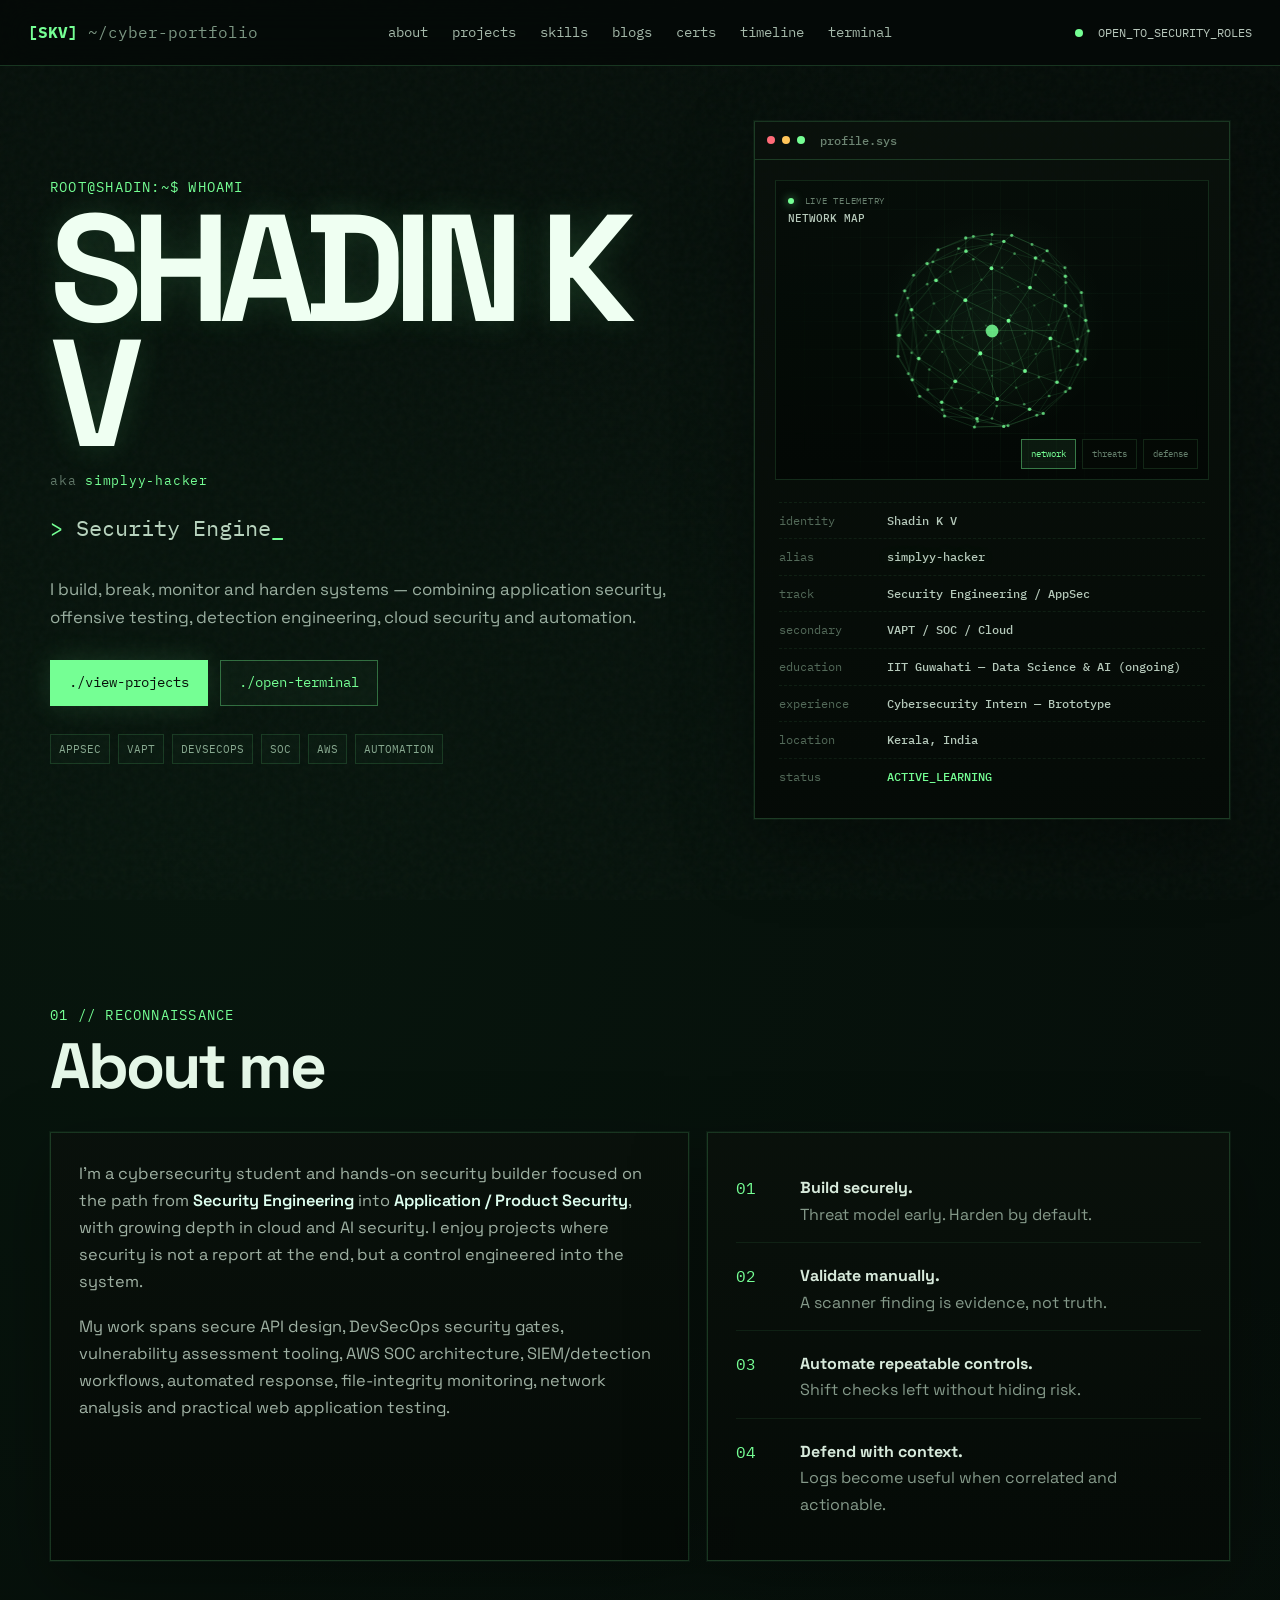
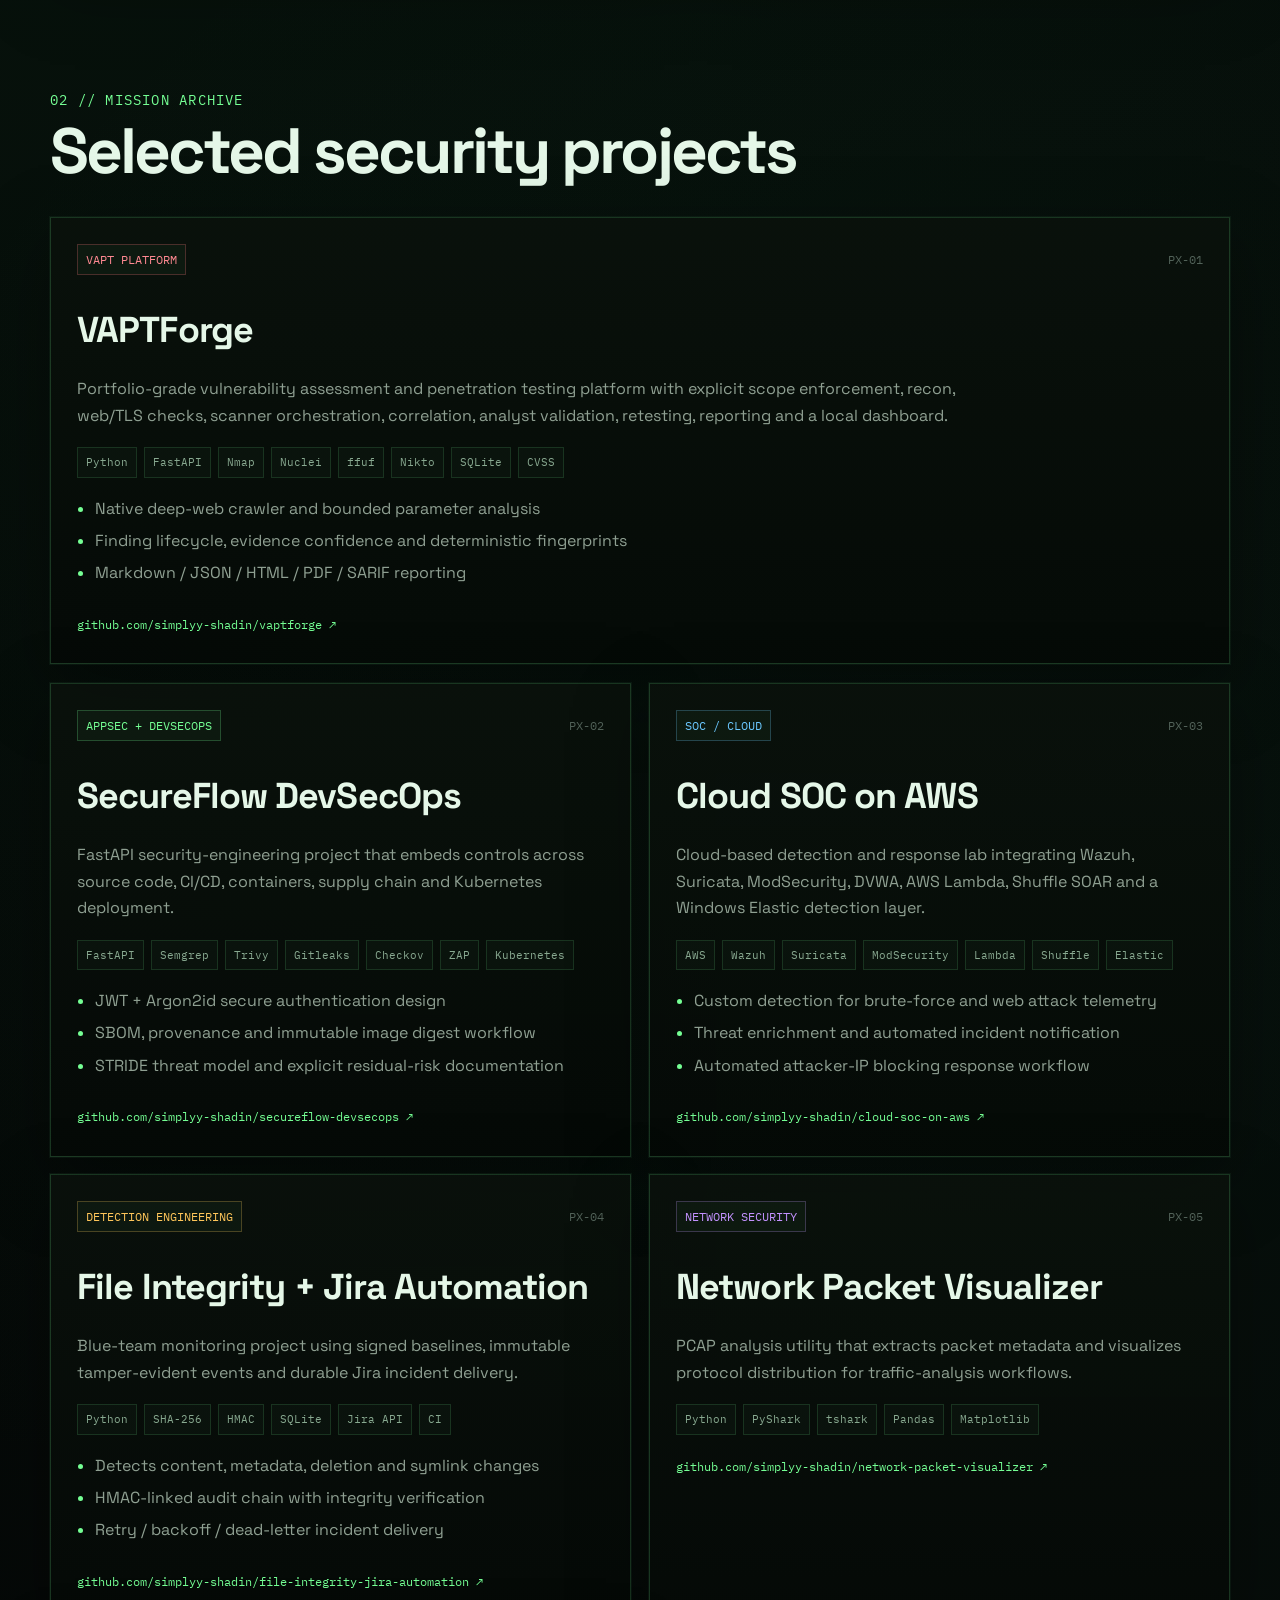
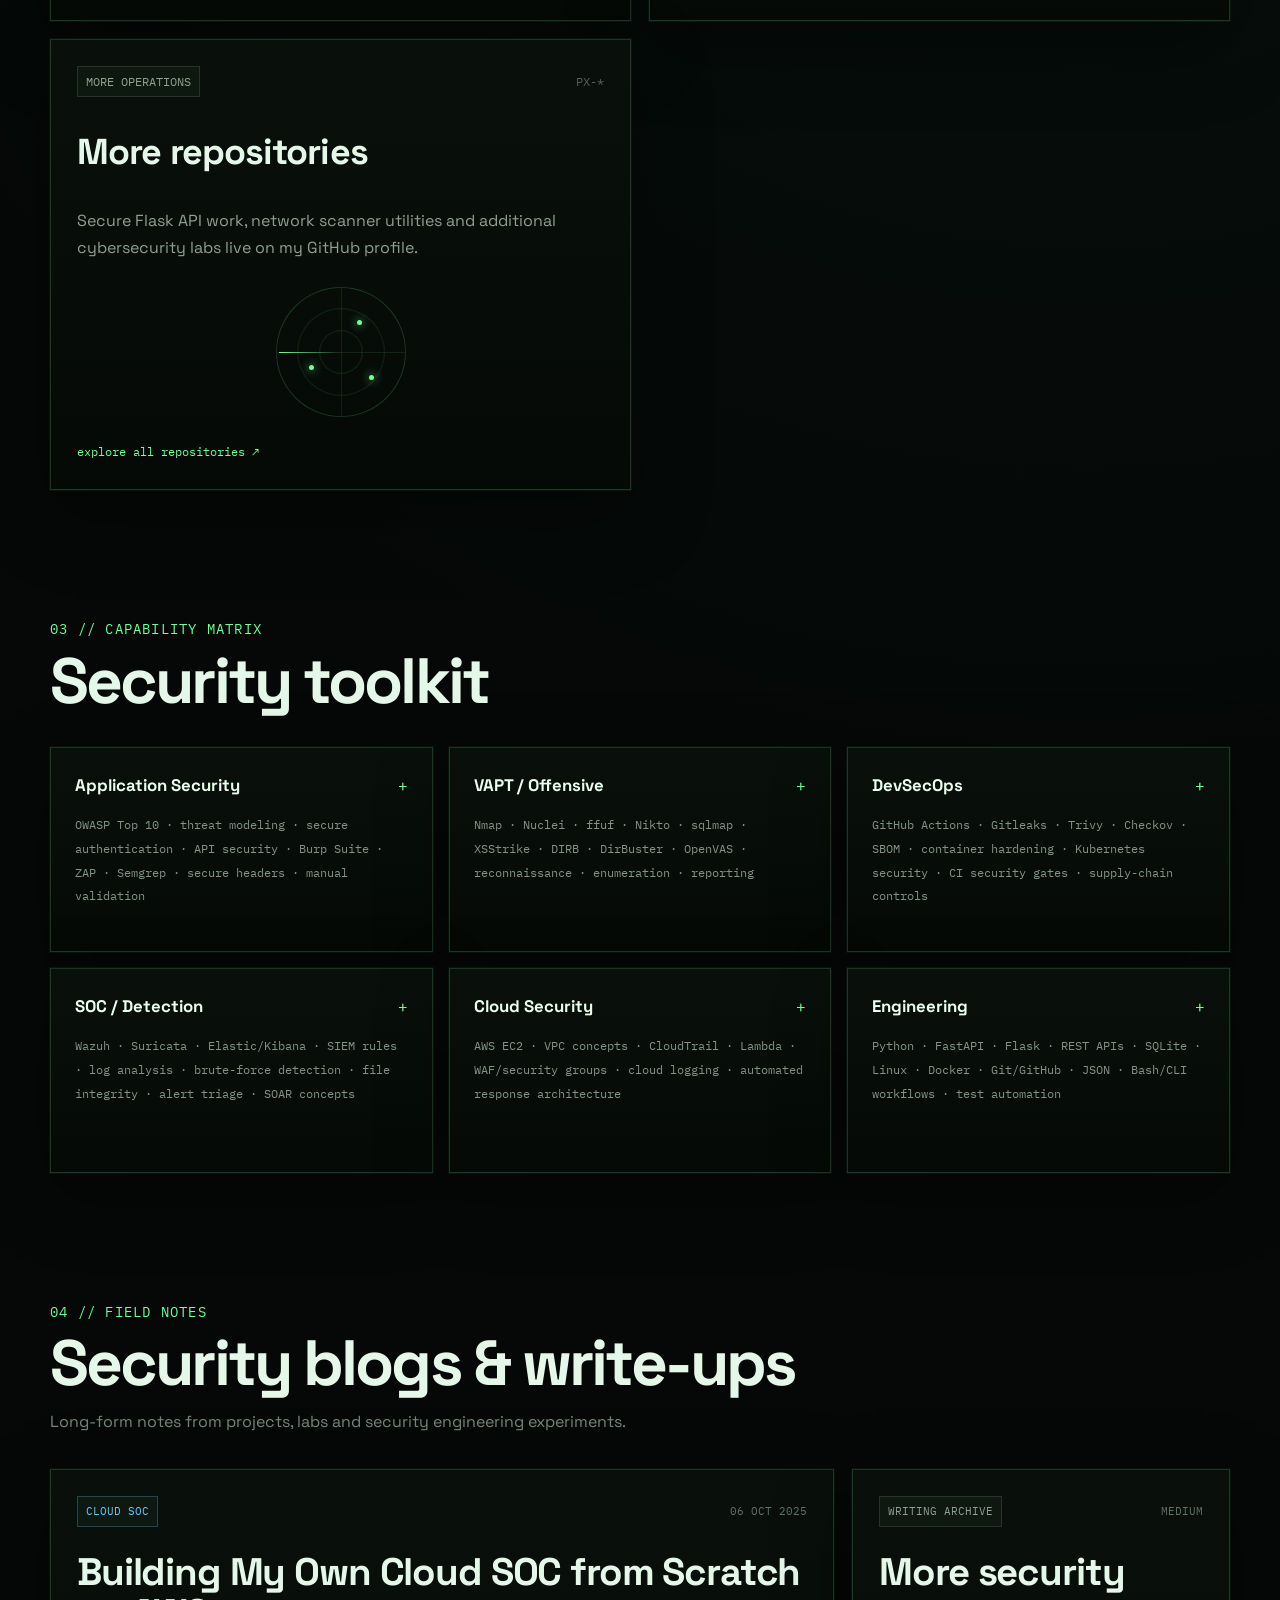
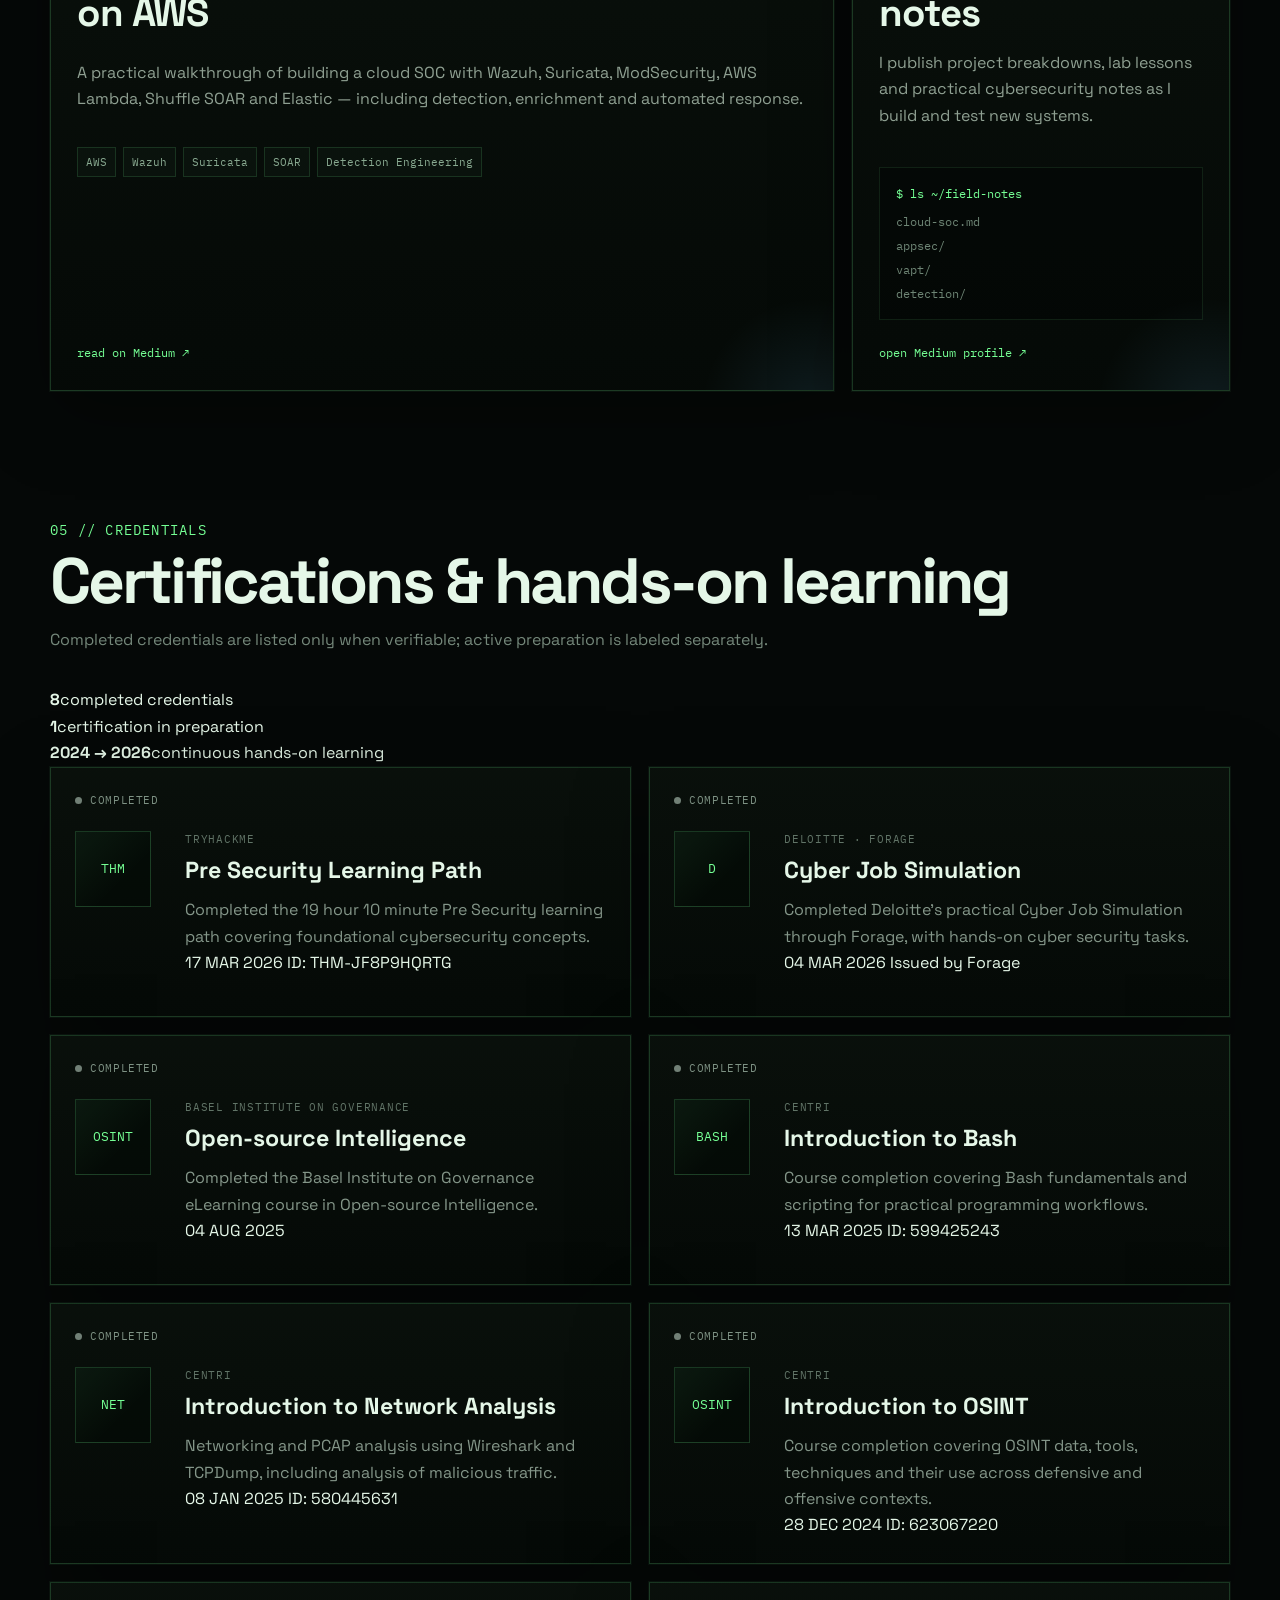
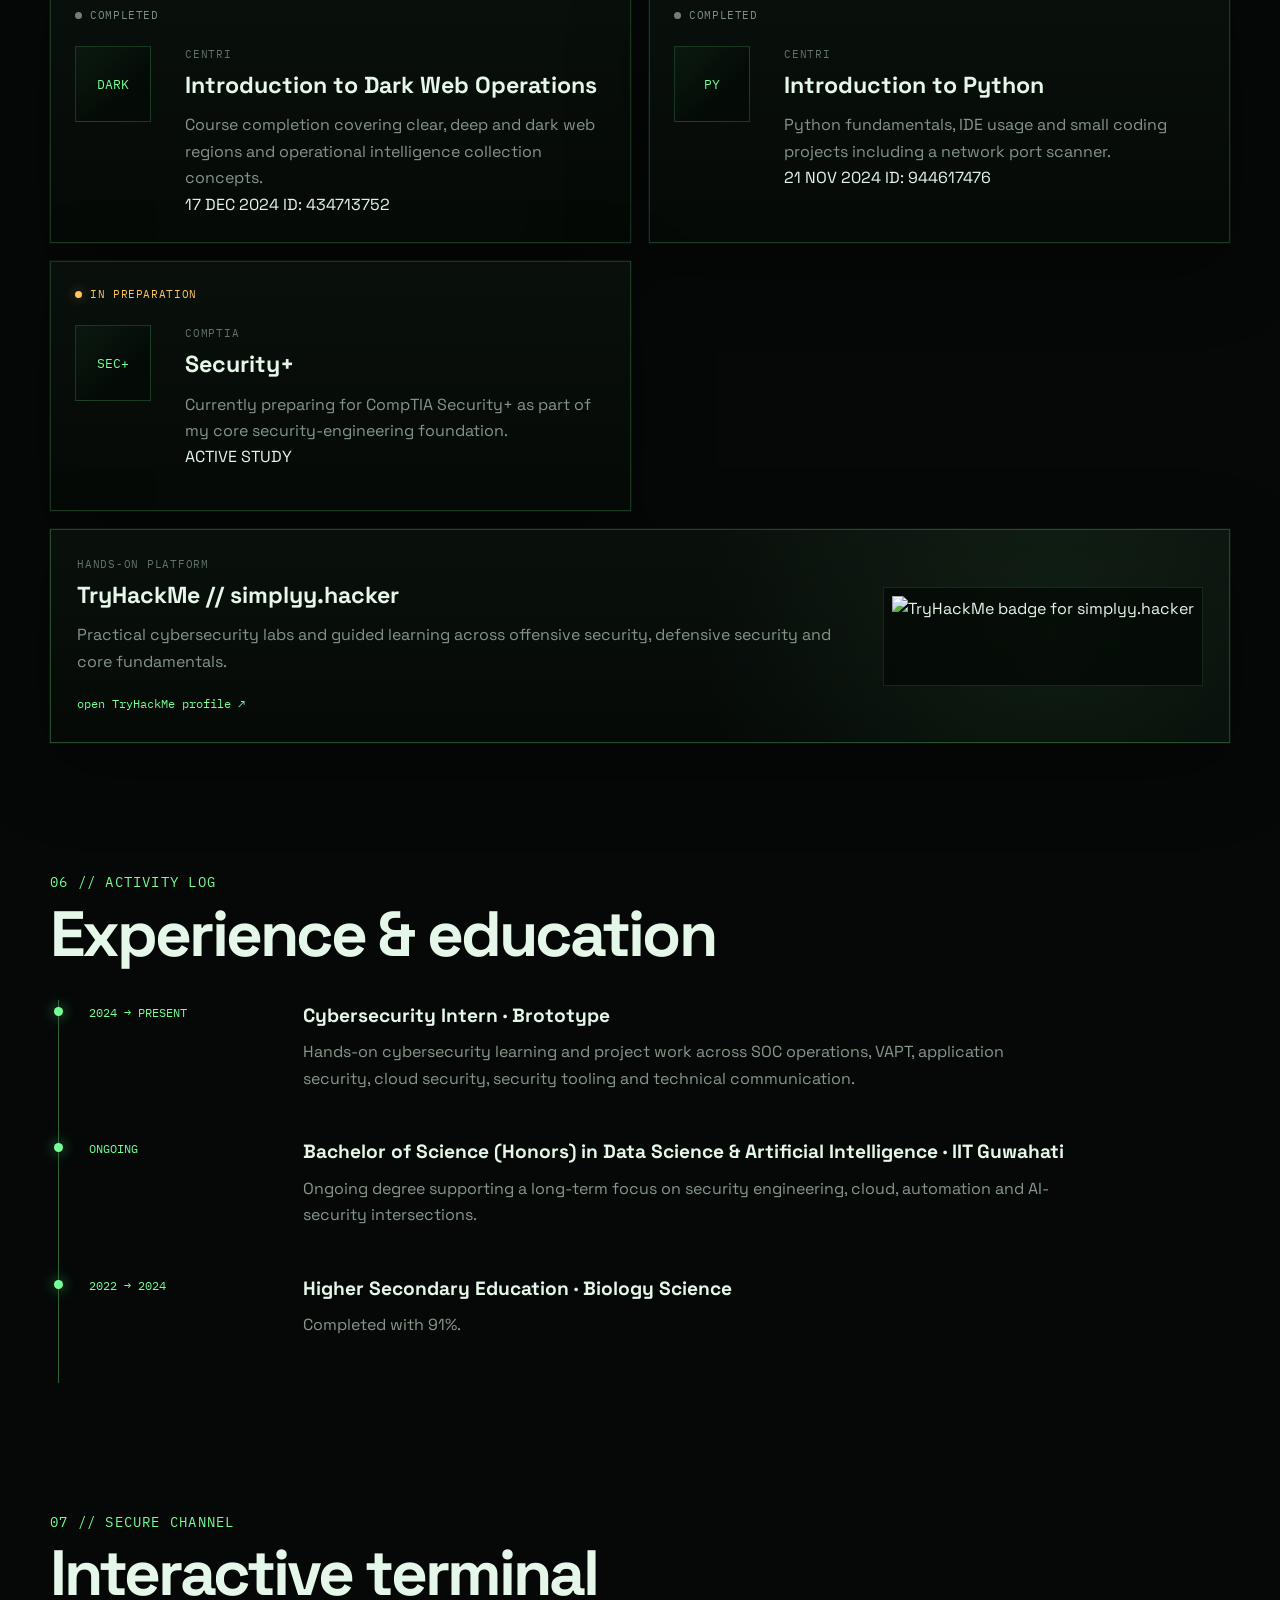
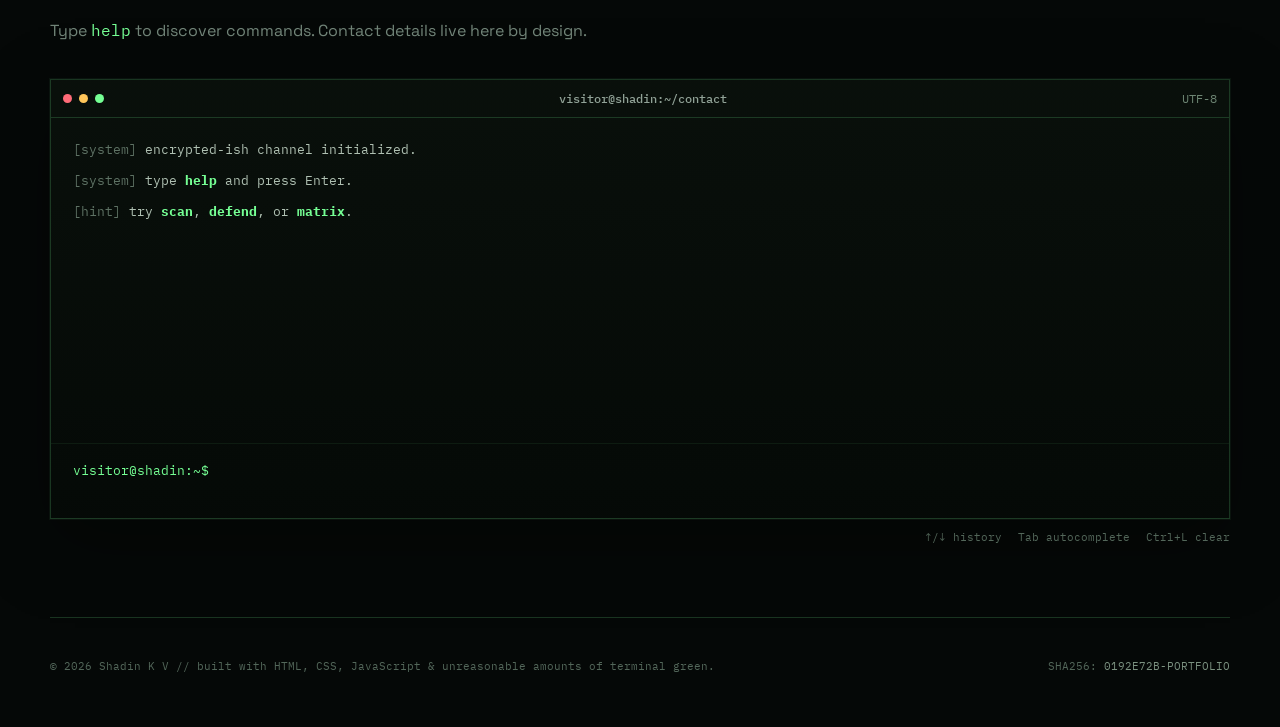
==== commit 6519933c: "feat: add completed cybersecurity credentials" ====
--- a/index.html
+++ b/index.html
@@ -13,7 +13,7 @@
   <link rel="preconnect" href="https://fonts.googleapis.com" />
   <link rel="preconnect" href="https://fonts.gstatic.com" crossorigin />
   <link href="https://fonts.googleapis.com/css2?family=IBM+Plex+Mono:wght@400;500;600;700&family=Space+Grotesk:wght@400;500;600;700&display=swap" rel="stylesheet" />
-  <link rel="stylesheet" href="styles.css?v=8" />
+  <link rel="stylesheet" href="styles.css?v=9" />
 </head>
 <body>
   <canvas id="matrix" aria-hidden="true"></canvas>
@@ -257,24 +257,130 @@
         <p class="section-subcopy">Completed credentials are listed only when verifiable; active preparation is labeled separately.</p>
       </div>
 
+      <div class="credential-summary" aria-label="Credential summary">
+        <div><strong>8</strong><span>completed credentials</span></div>
+        <div><strong>1</strong><span>certification in preparation</span></div>
+        <div><strong>2024 → 2026</strong><span>continuous hands-on learning</span></div>
+      </div>
+
       <div class="credentials-grid">
-        <article class="credential-card">
+        <article class="credential-card credential-featured">
+          <div class="credential-status completed"><span></span> COMPLETED</div>
+          <div class="credential-icon thm-icon" aria-hidden="true">THM</div>
+          <div>
+            <p class="credential-issuer">TRYHACKME</p>
+            <h3>Pre Security Learning Path</h3>
+            <p>Completed the 19 hour 10 minute Pre Security learning path covering foundational cybersecurity concepts.</p>
+            <div class="credential-meta">
+              <span>17 MAR 2026</span>
+              <span>ID: THM-JF8P9HQRTG</span>
+            </div>
+          </div>
+        </article>
+
+        <article class="credential-card credential-featured">
+          <div class="credential-status completed"><span></span> COMPLETED</div>
+          <div class="credential-icon deloitte-icon" aria-hidden="true">D</div>
+          <div>
+            <p class="credential-issuer">DELOITTE · FORAGE</p>
+            <h3>Cyber Job Simulation</h3>
+            <p>Completed Deloitte's practical Cyber Job Simulation through Forage, with hands-on cyber security tasks.</p>
+            <div class="credential-meta">
+              <span>04 MAR 2026</span>
+              <span>Issued by Forage</span>
+            </div>
+          </div>
+        </article>
+
+        <article class="credential-card">
+          <div class="credential-status completed"><span></span> COMPLETED</div>
+          <div class="credential-icon" aria-hidden="true">OSINT</div>
+          <div>
+            <p class="credential-issuer">BASEL INSTITUTE ON GOVERNANCE</p>
+            <h3>Open-source Intelligence</h3>
+            <p>Completed the Basel Institute on Governance eLearning course in Open-source Intelligence.</p>
+            <div class="credential-meta"><span>04 AUG 2025</span></div>
+          </div>
+        </article>
+
+        <article class="credential-card">
+          <div class="credential-status completed"><span></span> COMPLETED</div>
+          <div class="credential-icon" aria-hidden="true">BASH</div>
+          <div>
+            <p class="credential-issuer">CENTRI</p>
+            <h3>Introduction to Bash</h3>
+            <p>Course completion covering Bash fundamentals and scripting for practical programming workflows.</p>
+            <div class="credential-meta">
+              <span>13 MAR 2025</span>
+              <span>ID: 599425243</span>
+            </div>
+          </div>
+        </article>
+
+        <article class="credential-card">
+          <div class="credential-status completed"><span></span> COMPLETED</div>
+          <div class="credential-icon" aria-hidden="true">NET</div>
+          <div>
+            <p class="credential-issuer">CENTRI</p>
+            <h3>Introduction to Network Analysis</h3>
+            <p>Networking and PCAP analysis using Wireshark and TCPDump, including analysis of malicious traffic.</p>
+            <div class="credential-meta">
+              <span>08 JAN 2025</span>
+              <span>ID: 580445631</span>
+            </div>
+          </div>
+        </article>
+
+        <article class="credential-card">
+          <div class="credential-status completed"><span></span> COMPLETED</div>
+          <div class="credential-icon" aria-hidden="true">OSINT</div>
+          <div>
+            <p class="credential-issuer">CENTRI</p>
+            <h3>Introduction to OSINT</h3>
+            <p>Course completion covering OSINT data, tools, techniques and their use across defensive and offensive contexts.</p>
+            <div class="credential-meta">
+              <span>28 DEC 2024</span>
+              <span>ID: 623067220</span>
+            </div>
+          </div>
+        </article>
+
+        <article class="credential-card">
+          <div class="credential-status completed"><span></span> COMPLETED</div>
+          <div class="credential-icon" aria-hidden="true">DARK</div>
+          <div>
+            <p class="credential-issuer">CENTRI</p>
+            <h3>Introduction to Dark Web Operations</h3>
+            <p>Course completion covering clear, deep and dark web regions and operational intelligence collection concepts.</p>
+            <div class="credential-meta">
+              <span>17 DEC 2024</span>
+              <span>ID: 434713752</span>
+            </div>
+          </div>
+        </article>
+
+        <article class="credential-card">
+          <div class="credential-status completed"><span></span> COMPLETED</div>
+          <div class="credential-icon" aria-hidden="true">PY</div>
+          <div>
+            <p class="credential-issuer">CENTRI</p>
+            <h3>Introduction to Python</h3>
+            <p>Python fundamentals, IDE usage and small coding projects including a network port scanner.</p>
+            <div class="credential-meta">
+              <span>21 NOV 2024</span>
+              <span>ID: 944617476</span>
+            </div>
+          </div>
+        </article>
+
+        <article class="credential-card credential-prep">
           <div class="credential-status in-progress"><span></span> IN PREPARATION</div>
           <div class="credential-icon" aria-hidden="true">SEC+</div>
           <div>
-            <p class="credential-issuer">CompTIA</p>
+            <p class="credential-issuer">COMPTIA</p>
             <h3>Security+</h3>
-            <p>Currently preparing for the Security+ certification as part of my core security-engineering foundation.</p>
-          </div>
-        </article>
-
-        <article class="credential-card credential-placeholder">
-          <div class="credential-status"><span></span> VERIFIED ONLY</div>
-          <div class="credential-icon" aria-hidden="true">CERT</div>
-          <div>
-            <p class="credential-issuer">Credential archive</p>
-            <h3>More certifications</h3>
-            <p>New certifications will be added here with issuer, credential ID/date and verification link after completion.</p>
+            <p>Currently preparing for CompTIA Security+ as part of my core security-engineering foundation.</p>
+            <div class="credential-meta"><span>ACTIVE STUDY</span></div>
           </div>
         </article>
 
@@ -383,6 +489,6 @@
     <p class="checksum">SHA256: <span id="fakeChecksum">GENERATING...</span></p>
   </footer>
 
-  <script src="script.js?v=8"></script>
+  <script src="script.js?v=9"></script>
 </body>
 </html>
--- a/styles.css
+++ b/styles.css
@@ -258,6 +258,154 @@
 .terminal-input-row input { flex:1; min-width:0; padding:0; border:0; outline:0; background:transparent; color:#eaffed; caret-color:var(--green); }
 .terminal-cheats { display:flex; justify-content:flex-end; gap:16px; flex-wrap:wrap; margin-top:10px; color:#53675a; font-family:"IBM Plex Mono",monospace; font-size:.68rem; }
 
+/* Terminal contact interface */
+.terminal-contact-panel {
+  margin: 0 18px 14px;
+  padding: 20px;
+  border: 1px solid rgba(117,255,148,.18);
+  background:
+    linear-gradient(180deg, rgba(7,16,10,.96), rgba(3,9,5,.98)),
+    rgba(3,8,5,.96);
+  box-shadow: inset 0 0 40px rgba(117,255,148,.025);
+}
+.terminal-contact-panel[hidden] { display: none; }
+.contact-panel-head {
+  display: flex;
+  justify-content: space-between;
+  gap: 18px;
+  align-items: flex-start;
+  padding-bottom: 16px;
+  border-bottom: 1px dashed rgba(117,255,148,.13);
+}
+.contact-kicker {
+  color: var(--green);
+  font-family: "IBM Plex Mono", monospace;
+  font-size: .66rem;
+  letter-spacing: .09em;
+}
+.contact-panel-head h3 {
+  margin: 4px 0 0;
+  font-size: 1.25rem;
+}
+.contact-close {
+  width: 38px;
+  height: 38px;
+  flex: 0 0 auto;
+  border: 1px solid rgba(117,255,148,.14);
+  background: rgba(117,255,148,.025);
+  color: #799080;
+  cursor: pointer;
+  font-size: 1.2rem;
+}
+.contact-close:hover,
+.contact-close:focus-visible {
+  color: var(--green);
+  border-color: rgba(117,255,148,.4);
+  outline: none;
+}
+.terminal-contact-form {
+  display: grid;
+  grid-template-columns: repeat(2, minmax(0,1fr));
+  gap: 16px;
+  margin-top: 18px;
+}
+.contact-field {
+  min-width: 0;
+}
+.contact-field-wide {
+  grid-column: 1 / -1;
+}
+.contact-field label {
+  display: block;
+  margin-bottom: 7px;
+  color: #7e9585;
+  font-family: "IBM Plex Mono", monospace;
+  font-size: .68rem;
+}
+.contact-field input,
+.contact-field textarea {
+  width: 100%;
+  border: 1px solid rgba(117,255,148,.14);
+  background: rgba(1,6,3,.68);
+  color: #eaffed;
+  outline: none;
+  font-family: "IBM Plex Mono", monospace;
+  font-size: .82rem;
+  transition: border-color .2s ease, box-shadow .2s ease;
+}
+.contact-field input {
+  min-height: 46px;
+  padding: 0 12px;
+}
+.contact-field textarea {
+  min-height: 126px;
+  resize: vertical;
+  padding: 12px;
+  line-height: 1.6;
+}
+.contact-field input:focus,
+.contact-field textarea:focus {
+  border-color: rgba(117,255,148,.48);
+  box-shadow: 0 0 0 3px rgba(117,255,148,.055);
+}
+.contact-field input::placeholder,
+.contact-field textarea::placeholder {
+  color: #425448;
+}
+.contact-counter {
+  margin-top: 5px;
+  text-align: right;
+  color: #53675a;
+  font-family: "IBM Plex Mono", monospace;
+  font-size: .62rem;
+}
+.contact-honey {
+  position: absolute !important;
+  width: 1px;
+  height: 1px;
+  overflow: hidden;
+  clip: rect(0 0 0 0);
+  white-space: nowrap;
+}
+.contact-actions {
+  grid-column: 1 / -1;
+  display: flex;
+  align-items: center;
+  gap: 14px;
+  flex-wrap: wrap;
+}
+.contact-send {
+  min-height: 46px;
+  display: inline-flex;
+  align-items: center;
+  justify-content: space-between;
+  gap: 18px;
+  padding: 0 16px;
+  border: 1px solid var(--green);
+  background: var(--green);
+  color: #041108;
+  font-family: "IBM Plex Mono", monospace;
+  font-weight: 600;
+  cursor: pointer;
+}
+.contact-send:hover,
+.contact-send:focus-visible {
+  box-shadow: 0 0 28px rgba(117,255,148,.2);
+  outline: none;
+}
+.contact-send:disabled {
+  opacity: .55;
+  cursor: wait;
+  box-shadow: none;
+}
+.contact-status {
+  color: #607467;
+  font-family: "IBM Plex Mono", monospace;
+  font-size: .67rem;
+}
+.contact-status.success { color: var(--green); }
+.contact-status.error { color: var(--red); }
+
 .site-footer { display:flex; justify-content:space-between; gap:20px; padding:30px 0 40px; border-top:1px solid var(--line); color:#53675a; font-family:"IBM Plex Mono",monospace; font-size:.68rem; }
 .checksum { text-align:right; }.checksum span{color:#7b9180}
 
@@ -951,6 +1099,28 @@
     padding: 8px 0;
     font-size: 16px;
   }
+  .terminal-contact-panel {
+    margin: 0 10px 12px;
+    padding: 14px;
+  }
+  .terminal-contact-form {
+    grid-template-columns: 1fr;
+  }
+  .contact-field-wide,
+  .contact-actions {
+    grid-column: auto;
+  }
+  .contact-field input,
+  .contact-field textarea {
+    font-size: 16px;
+  }
+  .contact-actions {
+    align-items: stretch;
+    flex-direction: column;
+  }
+  .contact-send {
+    width: 100%;
+  }
   .terminal-cheats {
     justify-content: flex-start;
     gap: 8px 14px;
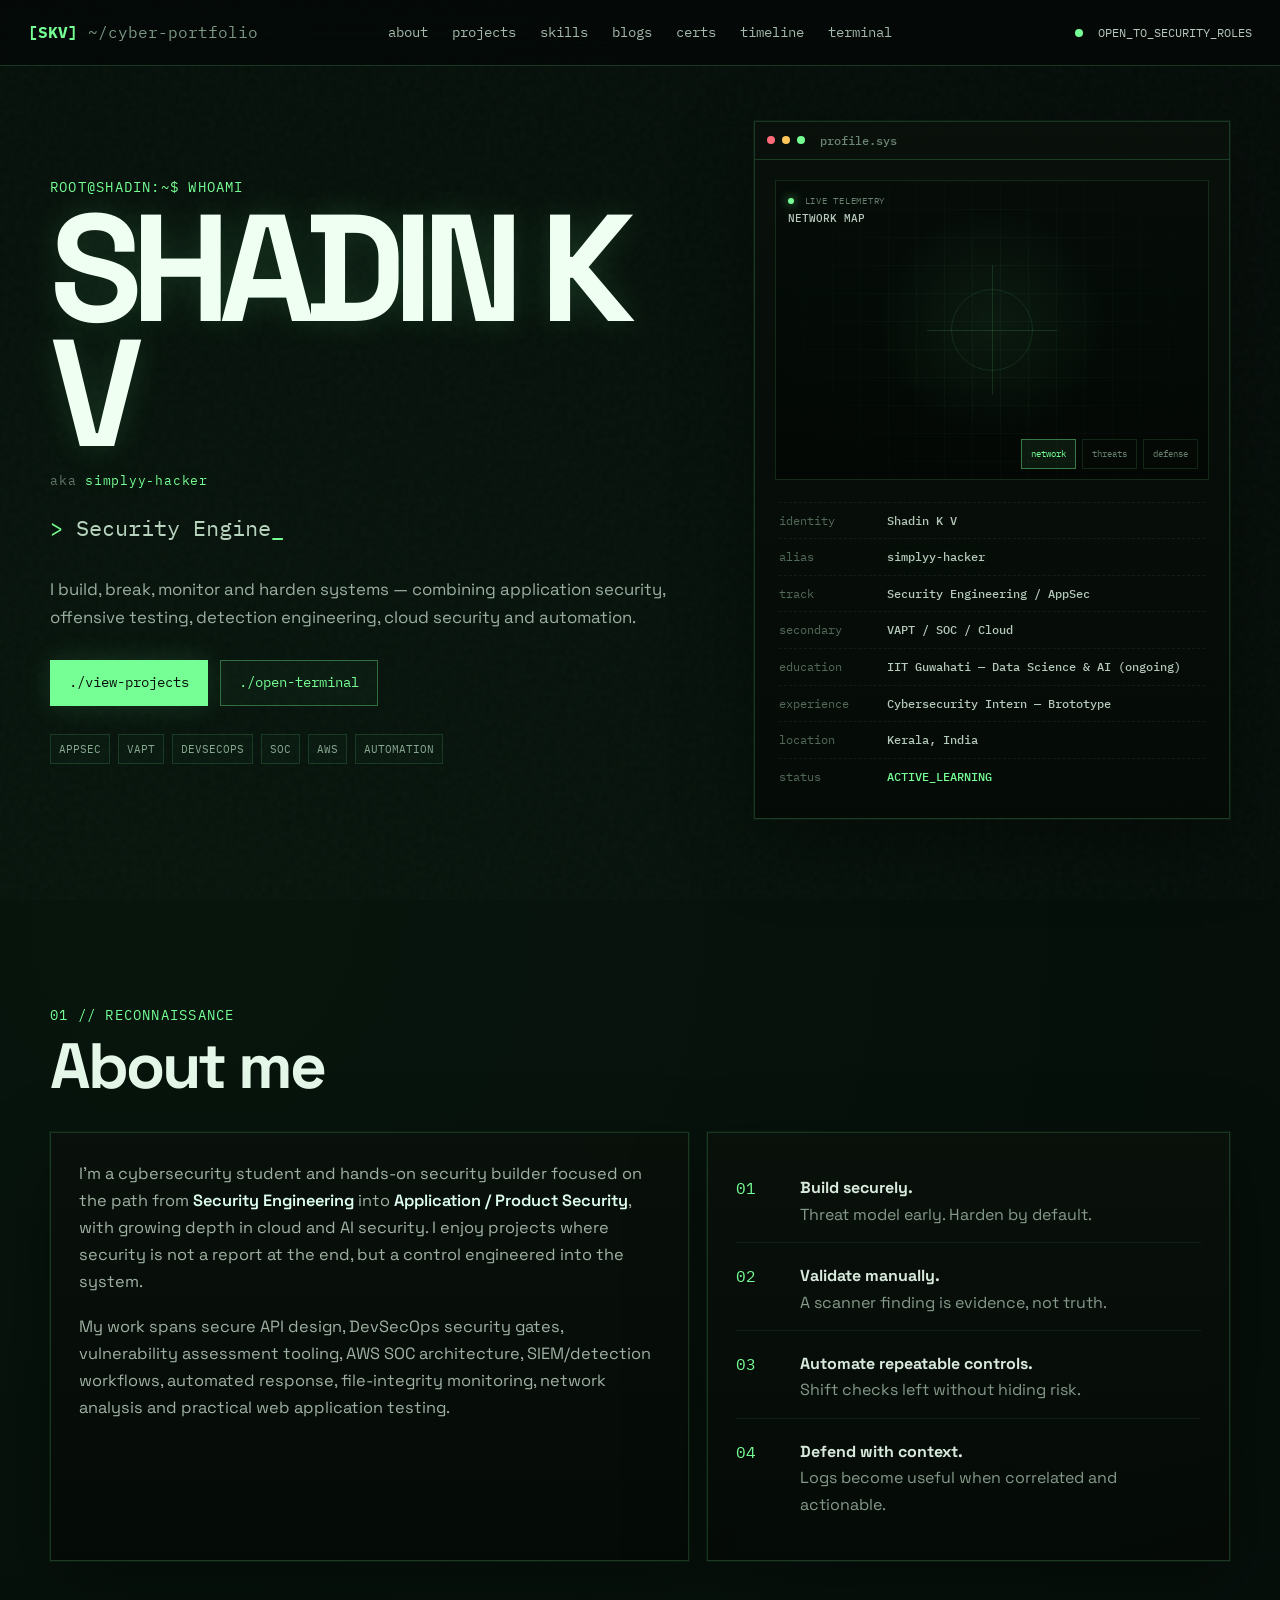
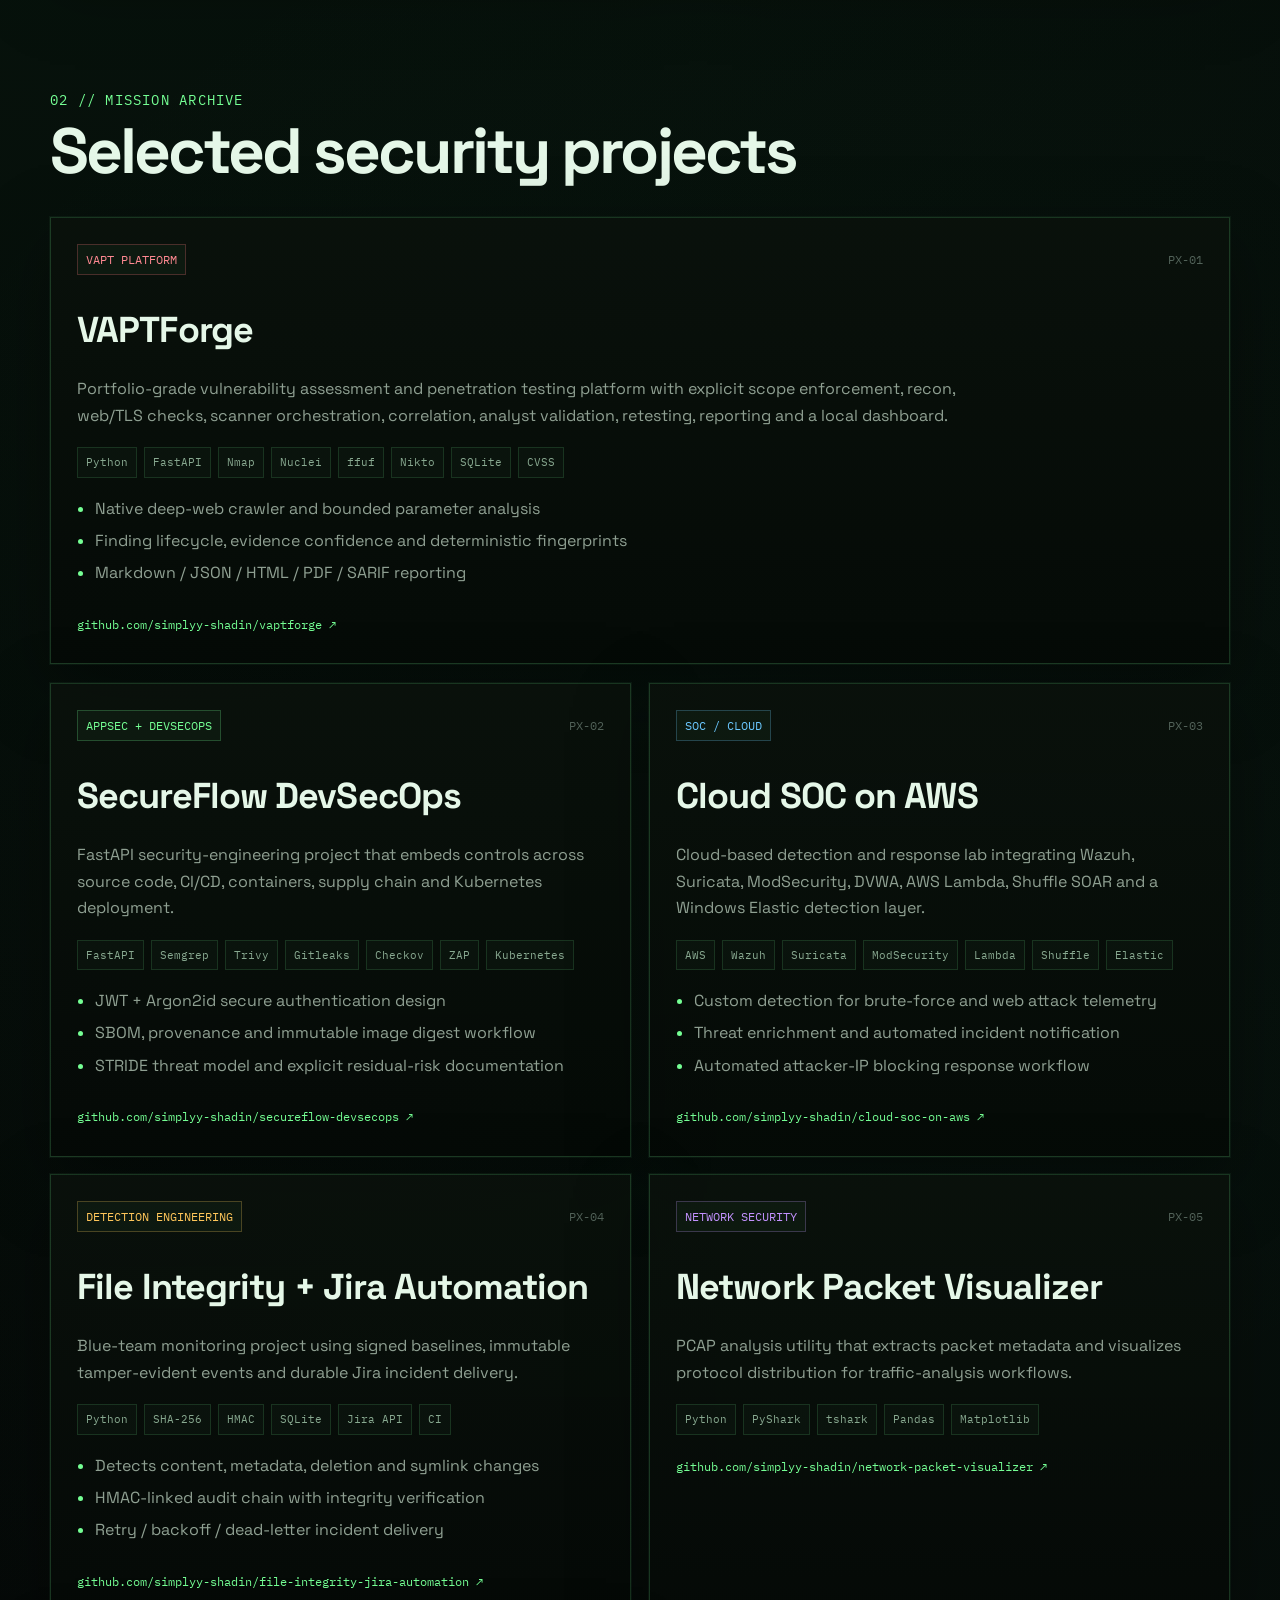
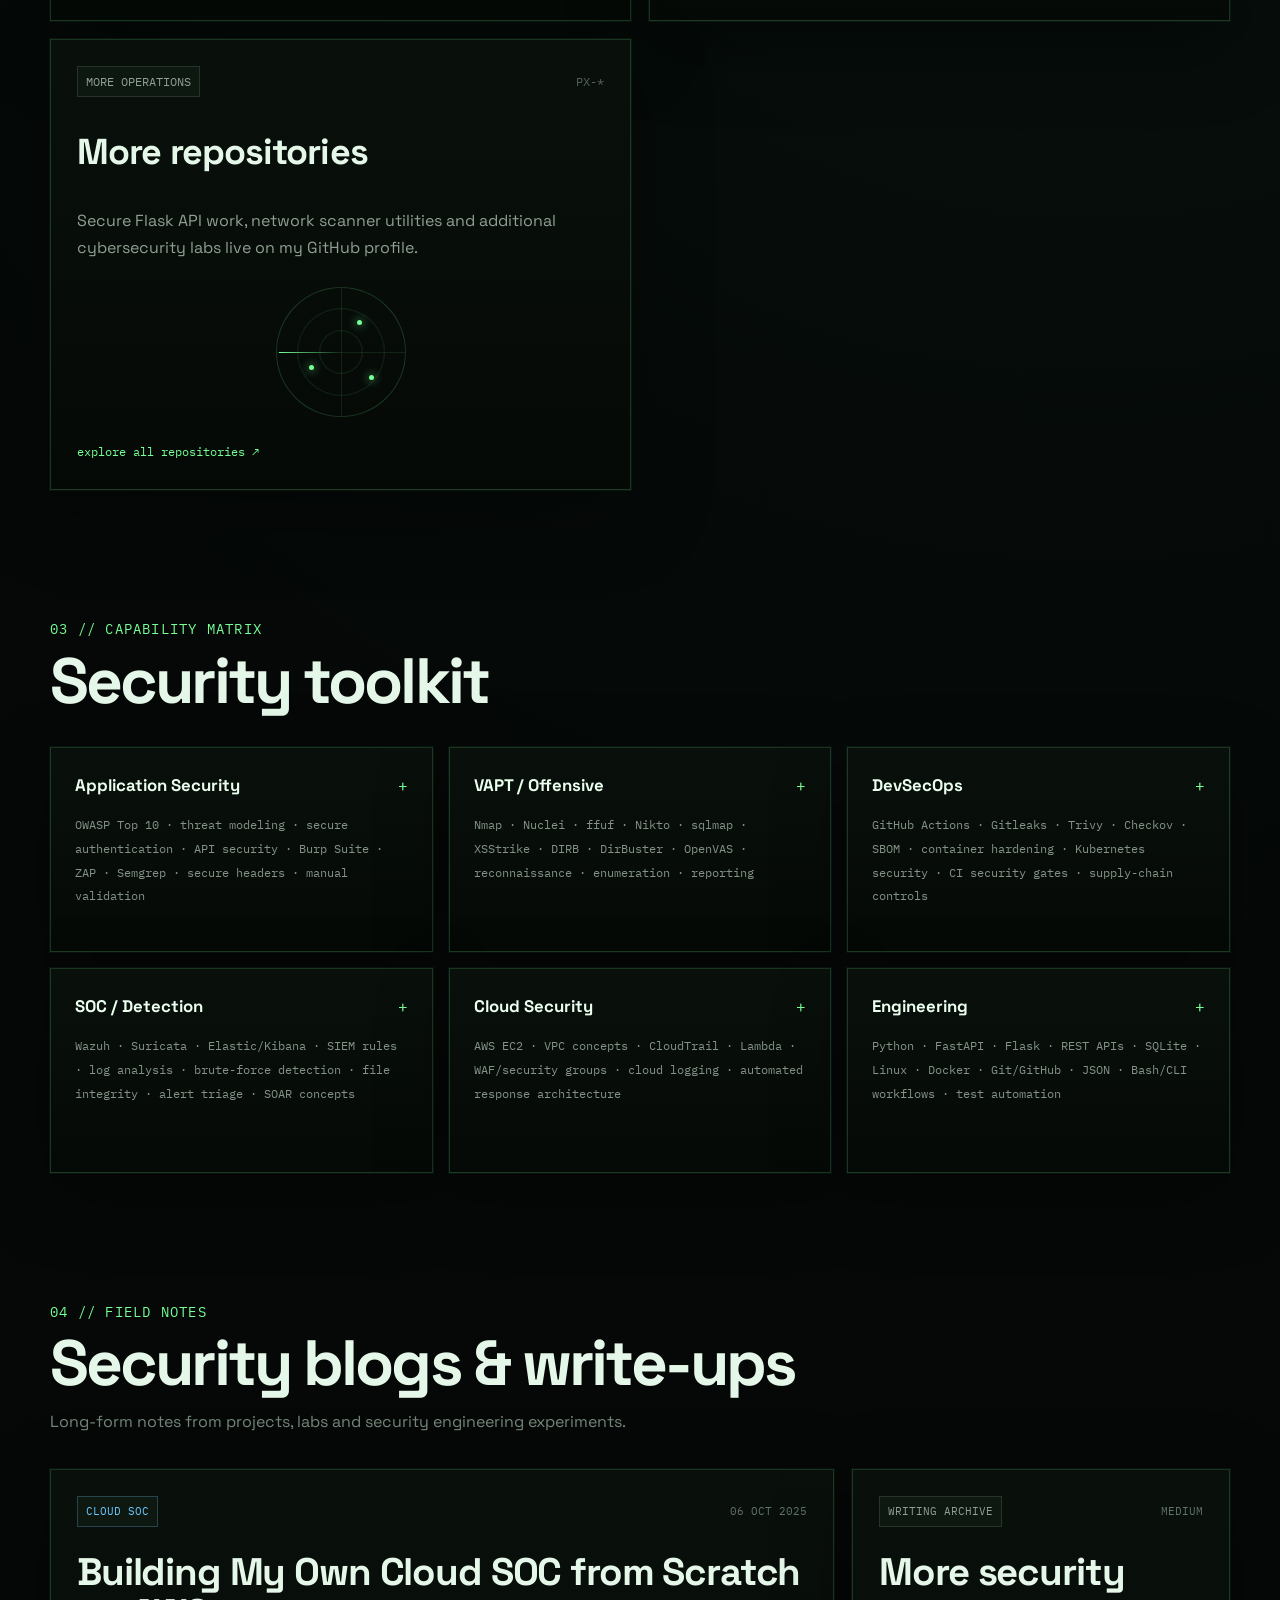
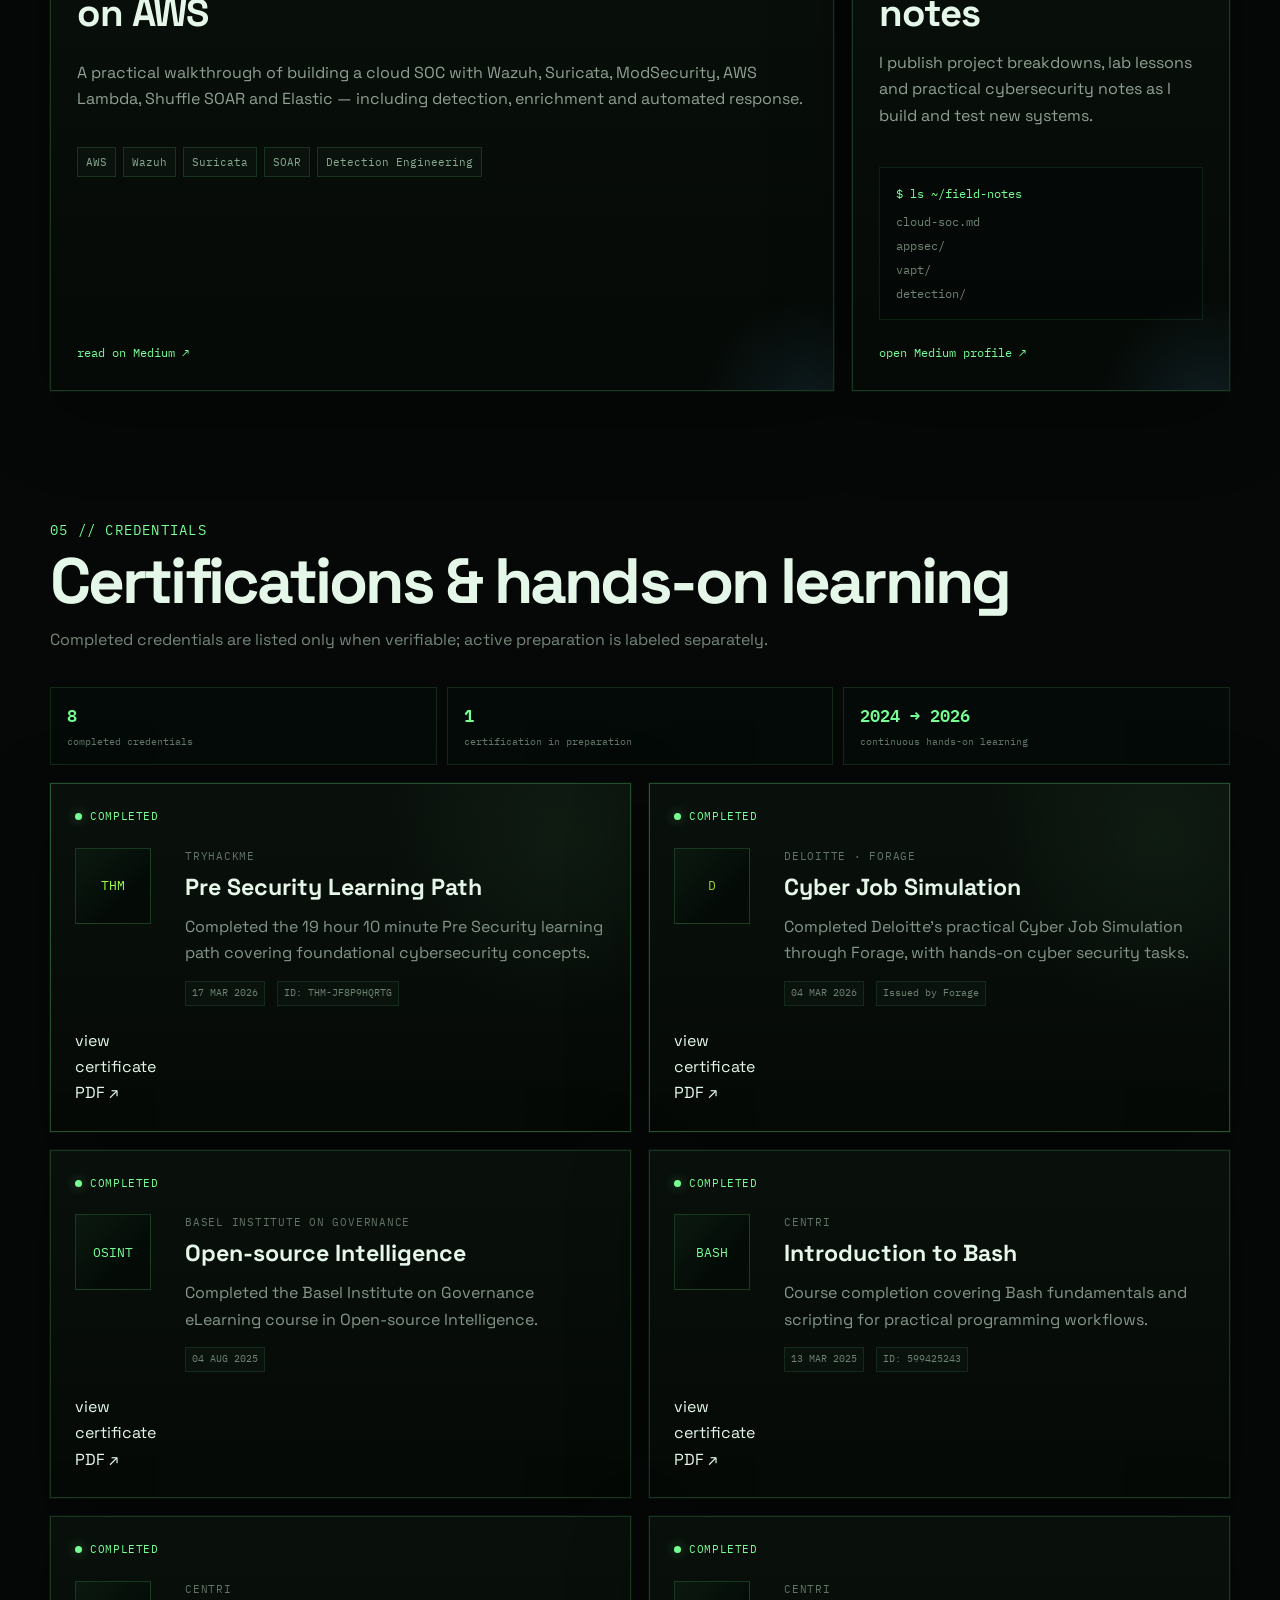
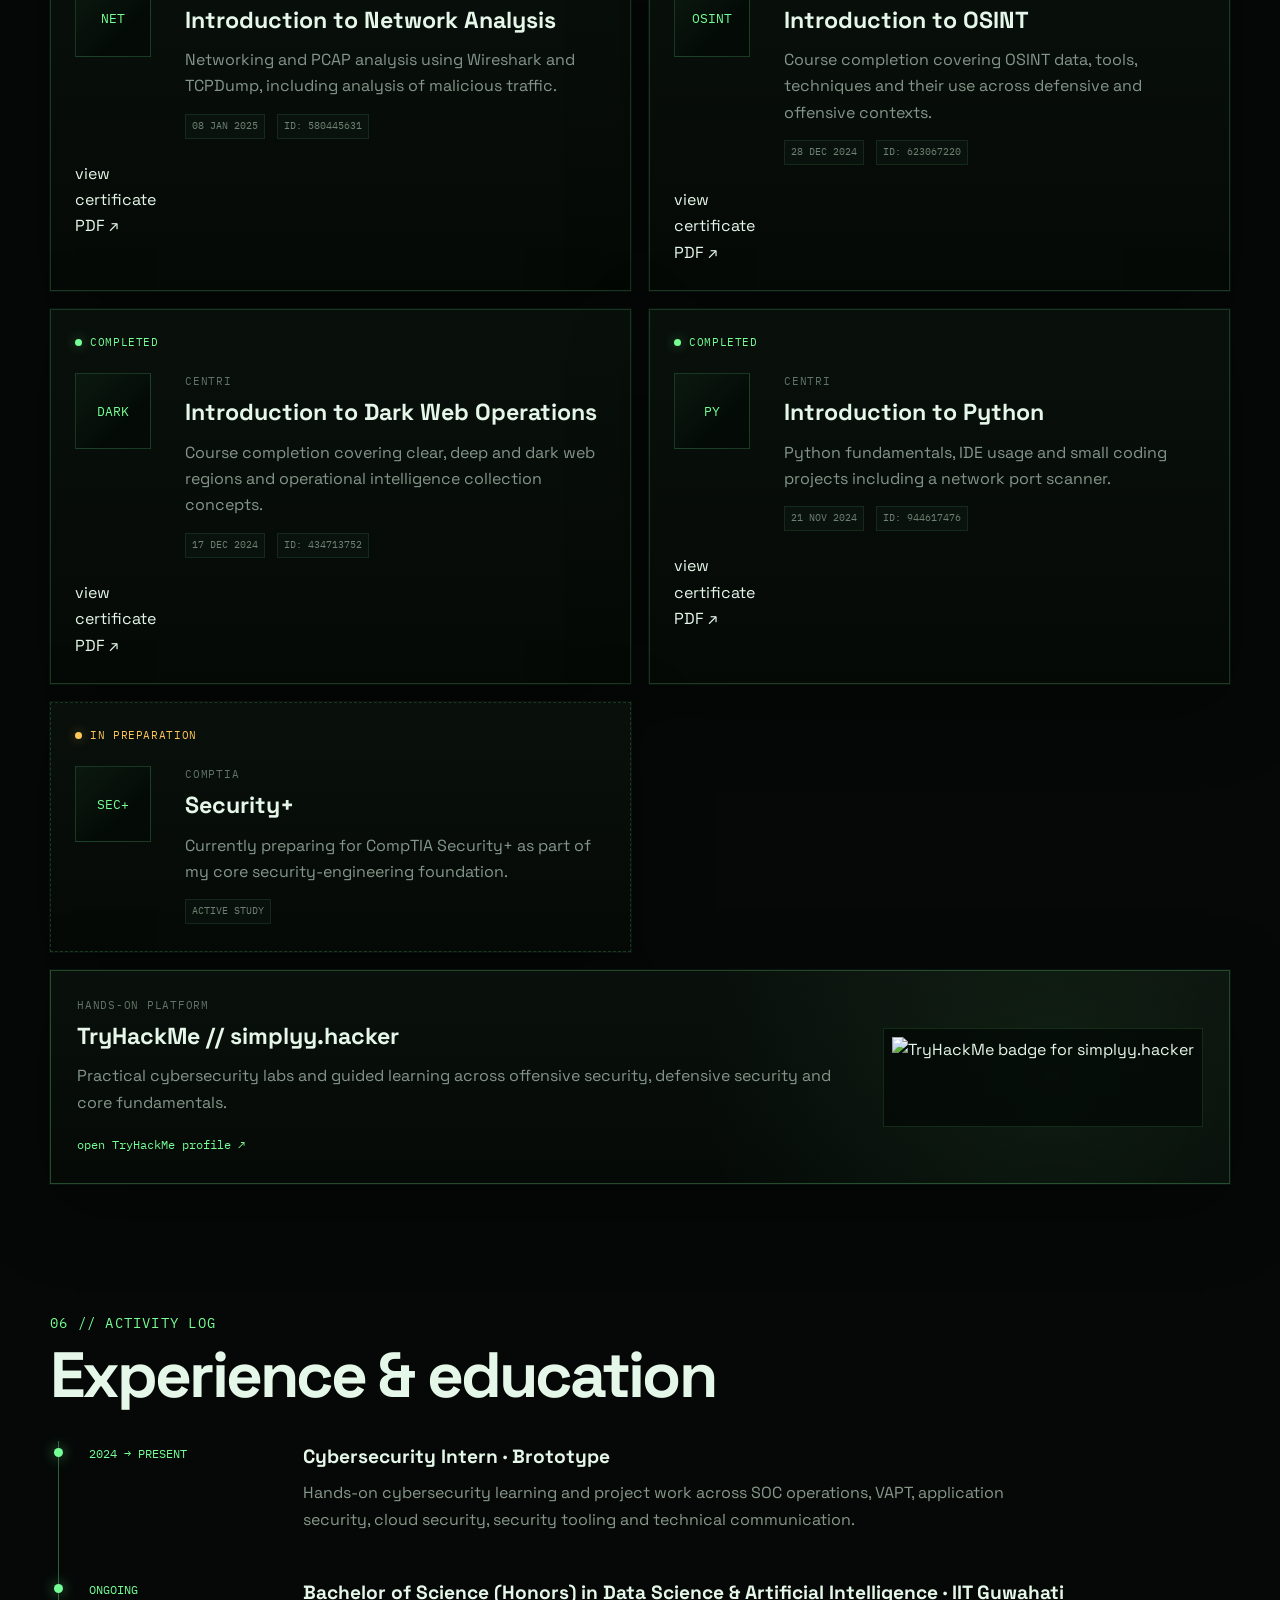
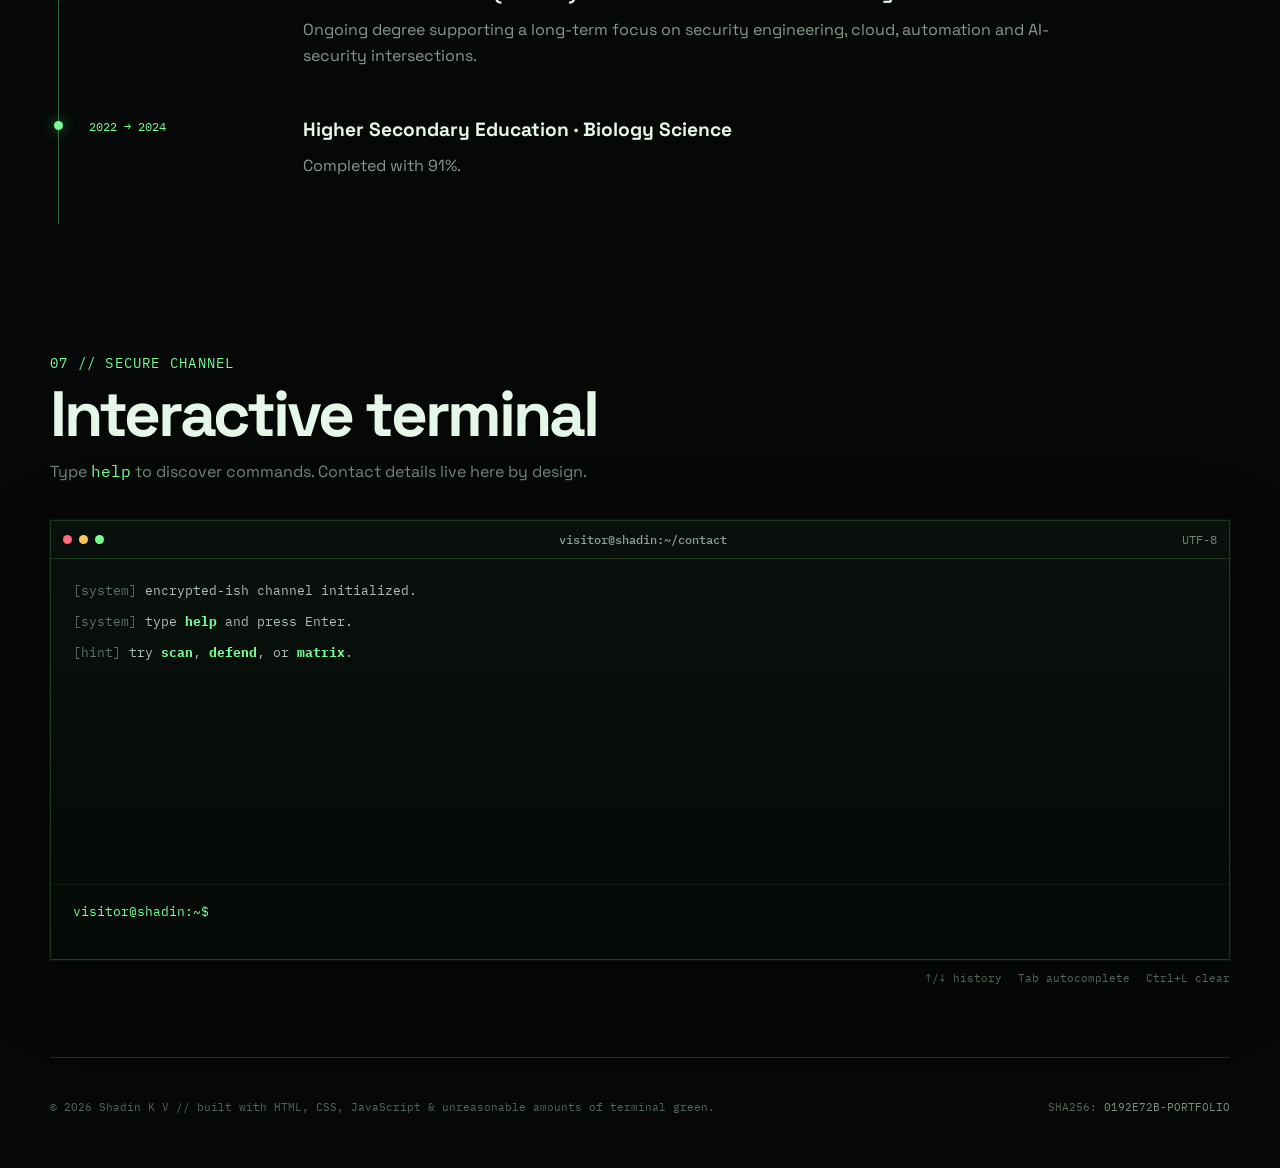
==== commit 6be67378: "feat: link credential cards to certificate PDFs" ====
--- a/index.html
+++ b/index.html
@@ -13,7 +13,7 @@
   <link rel="preconnect" href="https://fonts.googleapis.com" />
   <link rel="preconnect" href="https://fonts.gstatic.com" crossorigin />
   <link href="https://fonts.googleapis.com/css2?family=IBM+Plex+Mono:wght@400;500;600;700&family=Space+Grotesk:wght@400;500;600;700&display=swap" rel="stylesheet" />
-  <link rel="stylesheet" href="styles.css?v=9" />
+  <link rel="stylesheet" href="styles.css?v=10" />
 </head>
 <body>
   <canvas id="matrix" aria-hidden="true"></canvas>
@@ -276,6 +276,7 @@
               <span>ID: THM-JF8P9HQRTG</span>
             </div>
           </div>
+                  <a class="credential-view-link" href="certificates/tryhackme-pre-security.pdf" target="_blank" rel="noreferrer">view certificate PDF ↗</a>
         </article>
 
         <article class="credential-card credential-featured">
@@ -290,6 +291,7 @@
               <span>Issued by Forage</span>
             </div>
           </div>
+                  <a class="credential-view-link" href="certificates/deloitte-cyber-job-simulation.pdf" target="_blank" rel="noreferrer">view certificate PDF ↗</a>
         </article>
 
         <article class="credential-card">
@@ -301,6 +303,7 @@
             <p>Completed the Basel Institute on Governance eLearning course in Open-source Intelligence.</p>
             <div class="credential-meta"><span>04 AUG 2025</span></div>
           </div>
+                  <a class="credential-view-link" href="certificates/basel-open-source-intelligence.pdf" target="_blank" rel="noreferrer">view certificate PDF ↗</a>
         </article>
 
         <article class="credential-card">
@@ -315,6 +318,7 @@
               <span>ID: 599425243</span>
             </div>
           </div>
+                  <a class="credential-view-link" href="certificates/centri-introduction-to-bash.pdf" target="_blank" rel="noreferrer">view certificate PDF ↗</a>
         </article>
 
         <article class="credential-card">
@@ -329,6 +333,7 @@
               <span>ID: 580445631</span>
             </div>
           </div>
+                  <a class="credential-view-link" href="certificates/centri-introduction-to-network-analysis.pdf" target="_blank" rel="noreferrer">view certificate PDF ↗</a>
         </article>
 
         <article class="credential-card">
@@ -343,6 +348,7 @@
               <span>ID: 623067220</span>
             </div>
           </div>
+                  <a class="credential-view-link" href="certificates/centri-introduction-to-osint.pdf" target="_blank" rel="noreferrer">view certificate PDF ↗</a>
         </article>
 
         <article class="credential-card">
@@ -357,6 +363,7 @@
               <span>ID: 434713752</span>
             </div>
           </div>
+                  <a class="credential-view-link" href="certificates/centri-introduction-to-dark-web-operations.pdf" target="_blank" rel="noreferrer">view certificate PDF ↗</a>
         </article>
 
         <article class="credential-card">
@@ -371,6 +378,7 @@
               <span>ID: 944617476</span>
             </div>
           </div>
+                  <a class="credential-view-link" href="certificates/centri-introduction-to-python.pdf" target="_blank" rel="noreferrer">view certificate PDF ↗</a>
         </article>
 
         <article class="credential-card credential-prep">
--- a/styles.css
+++ b/styles.css
@@ -678,6 +678,30 @@
   color: var(--green);
   margin-bottom: 4px;
 }
+.credential-summary {
+  display: grid;
+  grid-template-columns: repeat(3, minmax(0,1fr));
+  gap: 10px;
+  margin-bottom: 18px;
+}
+.credential-summary > div {
+  padding: 14px 16px;
+  border: 1px solid rgba(117,255,148,.12);
+  background: rgba(6,13,8,.66);
+  font-family: "IBM Plex Mono", monospace;
+}
+.credential-summary strong {
+  display: block;
+  color: var(--green);
+  font-size: 1.05rem;
+  font-weight: 600;
+}
+.credential-summary span {
+  display: block;
+  margin-top: 3px;
+  color: #64786a;
+  font-size: .65rem;
+}
 .credentials-grid {
   display: grid;
   grid-template-columns: repeat(2, minmax(0,1fr));
@@ -707,6 +731,13 @@
   height: 7px;
   border-radius: 50%;
   background: #718076;
+}
+.credential-status.completed {
+  color: var(--green);
+}
+.credential-status.completed span {
+  background: var(--green);
+  box-shadow: 0 0 12px rgba(117,255,148,.42);
 }
 .credential-status.in-progress {
   color: var(--amber);
@@ -743,6 +774,35 @@
   font-family: "IBM Plex Mono", monospace;
   font-size: .68rem;
   letter-spacing: .07em;
+}
+.credential-meta {
+  display: flex;
+  flex-wrap: wrap;
+  gap: 7px 12px;
+  margin-top: 14px;
+  color: #6d8272;
+  font-family: "IBM Plex Mono", monospace;
+  font-size: .64rem;
+}
+.credential-meta span {
+  padding: 3px 6px;
+  border: 1px solid rgba(117,255,148,.10);
+  background: rgba(117,255,148,.025);
+}
+.credential-featured {
+  border-color: rgba(117,255,148,.28);
+  background:
+    radial-gradient(circle at 88% 16%, rgba(117,255,148,.055), transparent 30%),
+    linear-gradient(180deg, rgba(10,17,12,.95), rgba(5,10,7,.96));
+}
+.credential-prep {
+  border-style: dashed;
+}
+.thm-icon {
+  color: #9dff45;
+}
+.deloitte-icon {
+  color: #9ccf31;
 }
 .tryhackme-card {
   grid-column: 1 / -1;
@@ -916,7 +976,8 @@
   .skills-grid,
   .project-grid,
   .blog-grid,
-  .credentials-grid {
+  .credentials-grid,
+  .credential-summary {
     grid-template-columns: 1fr;
   }
   .tryhackme-card {
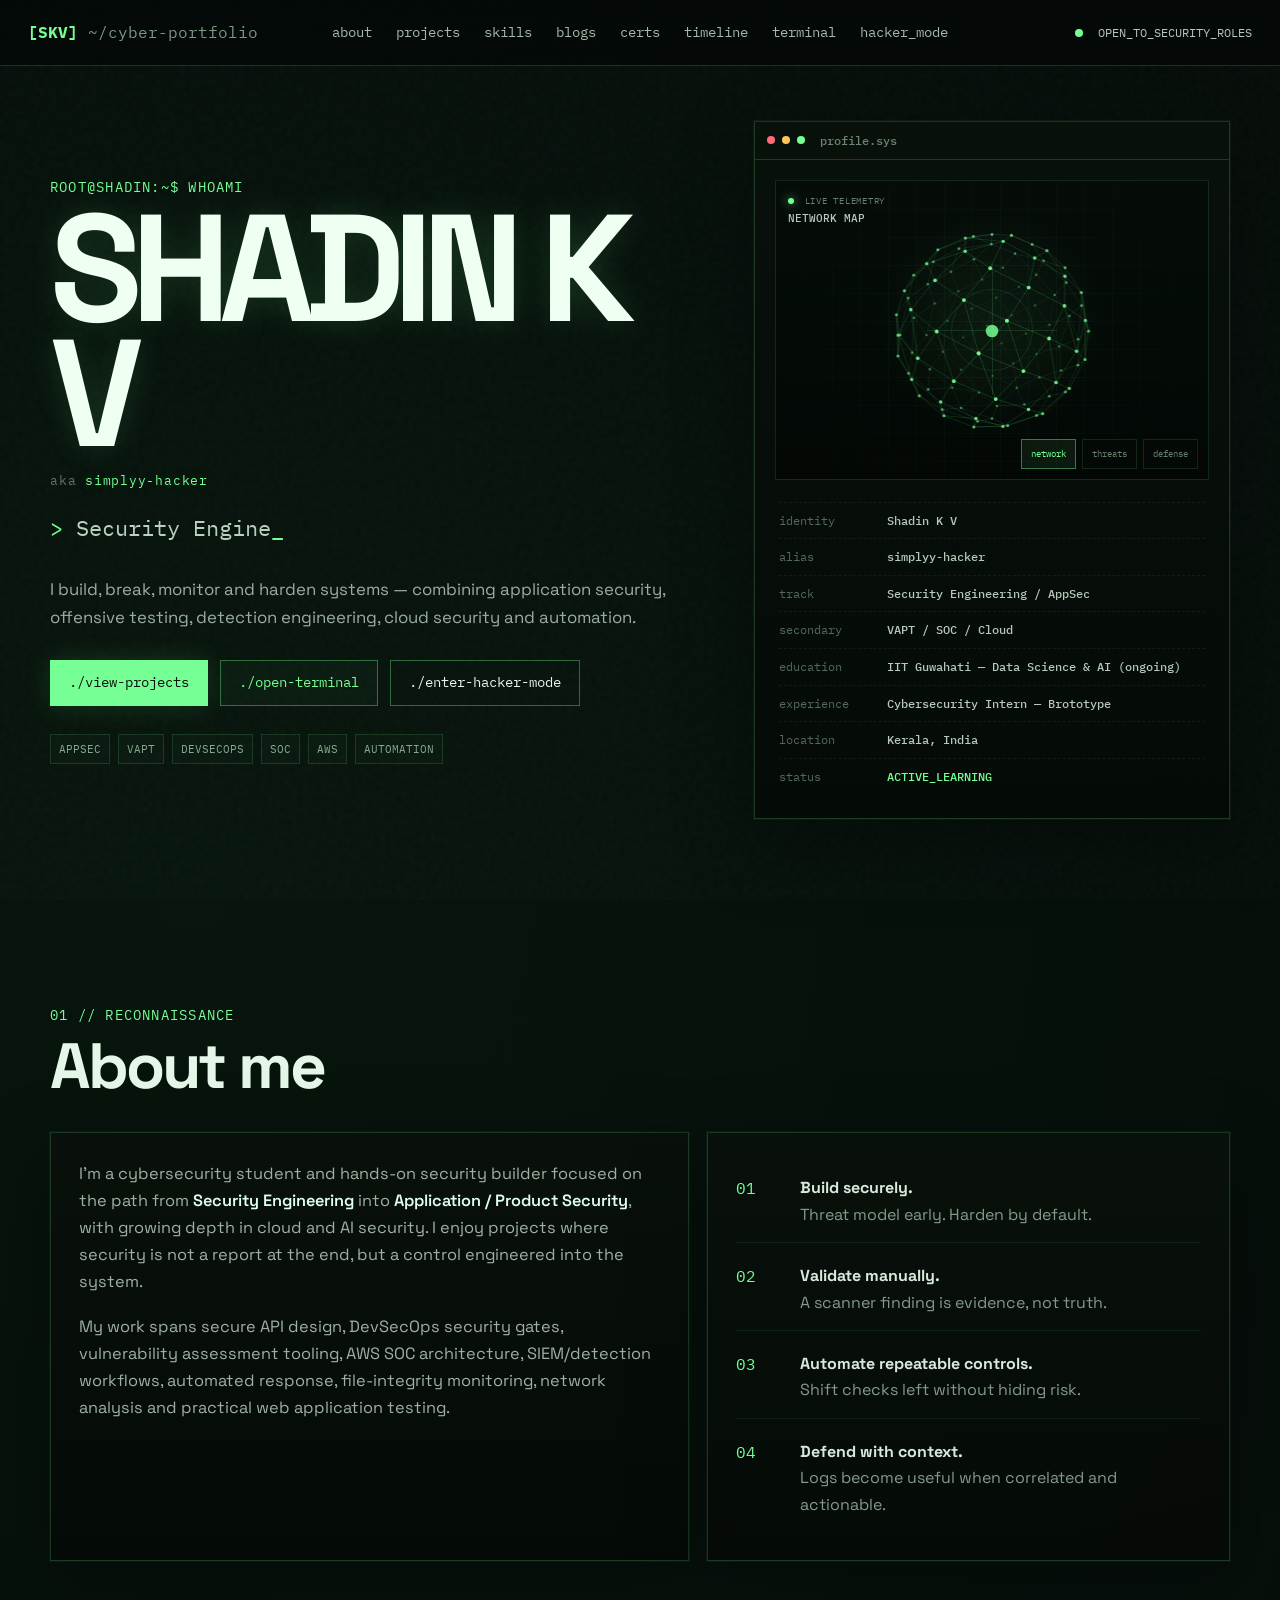
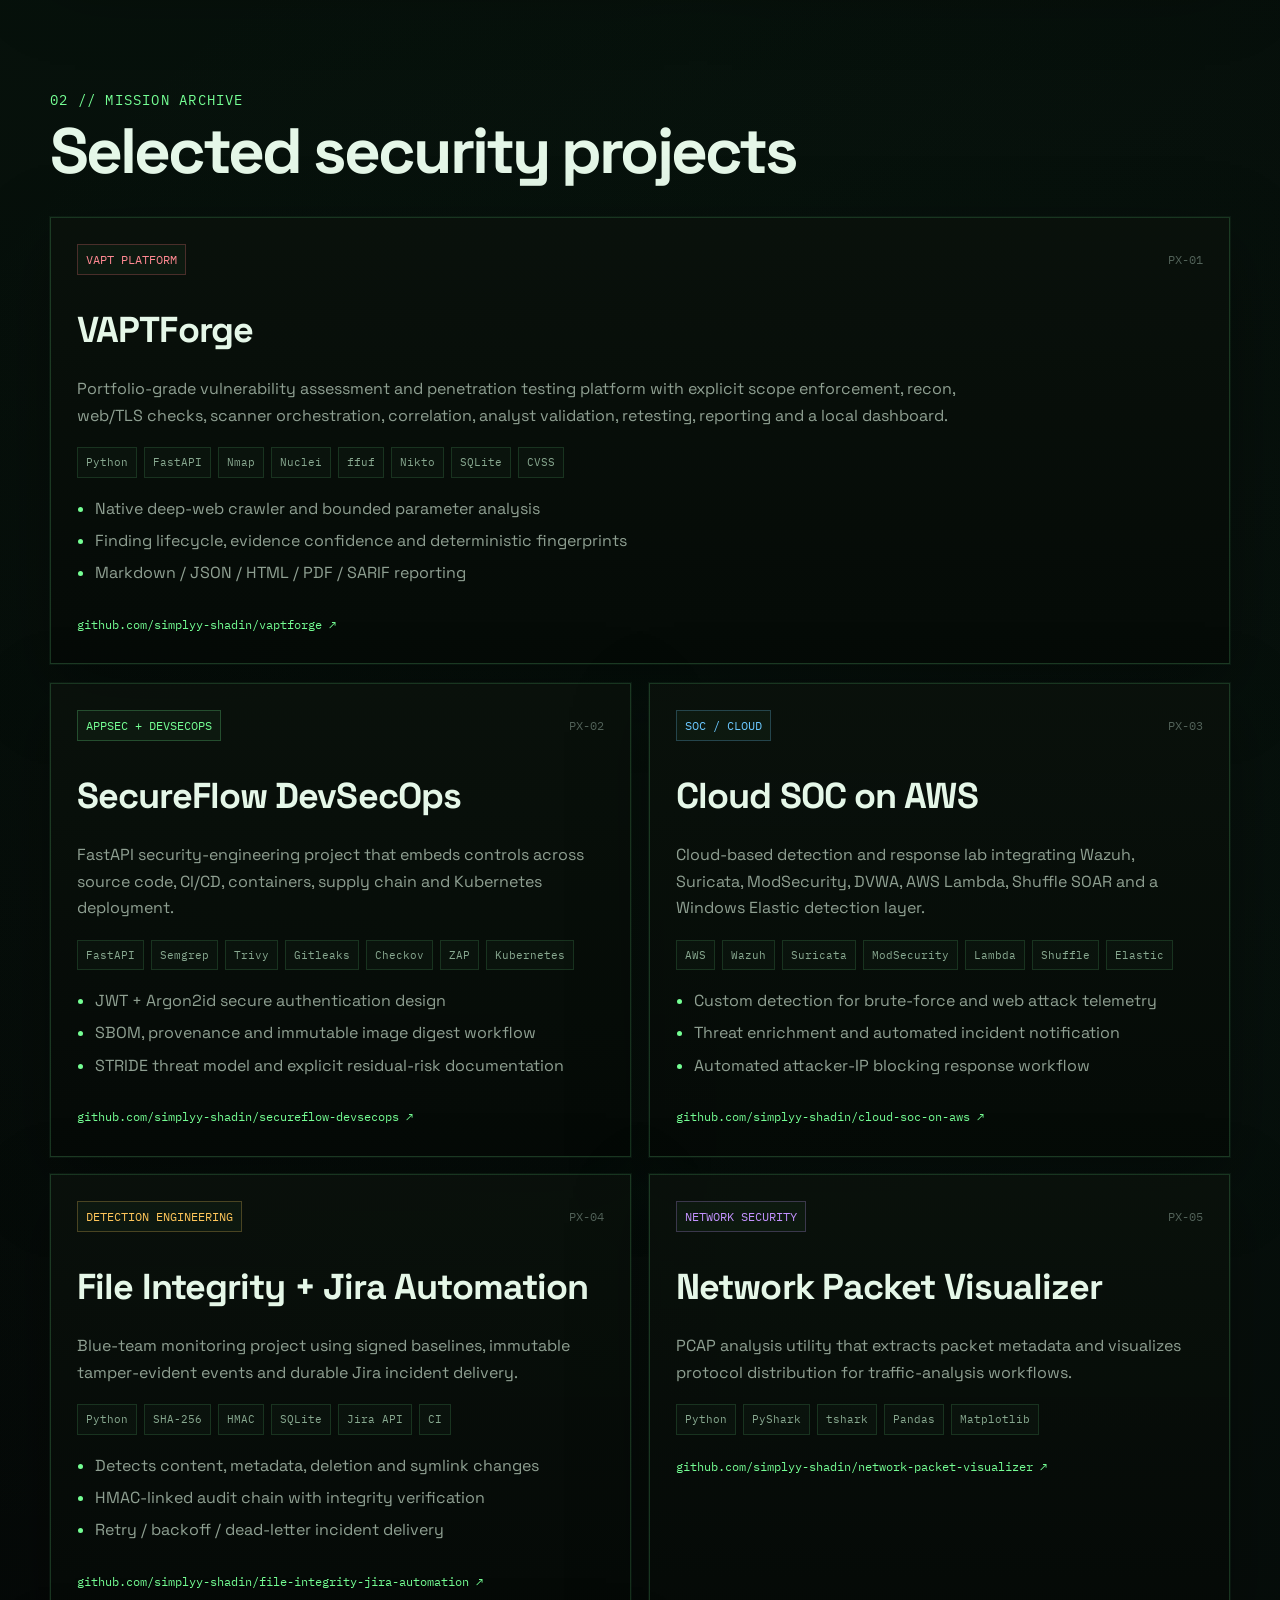
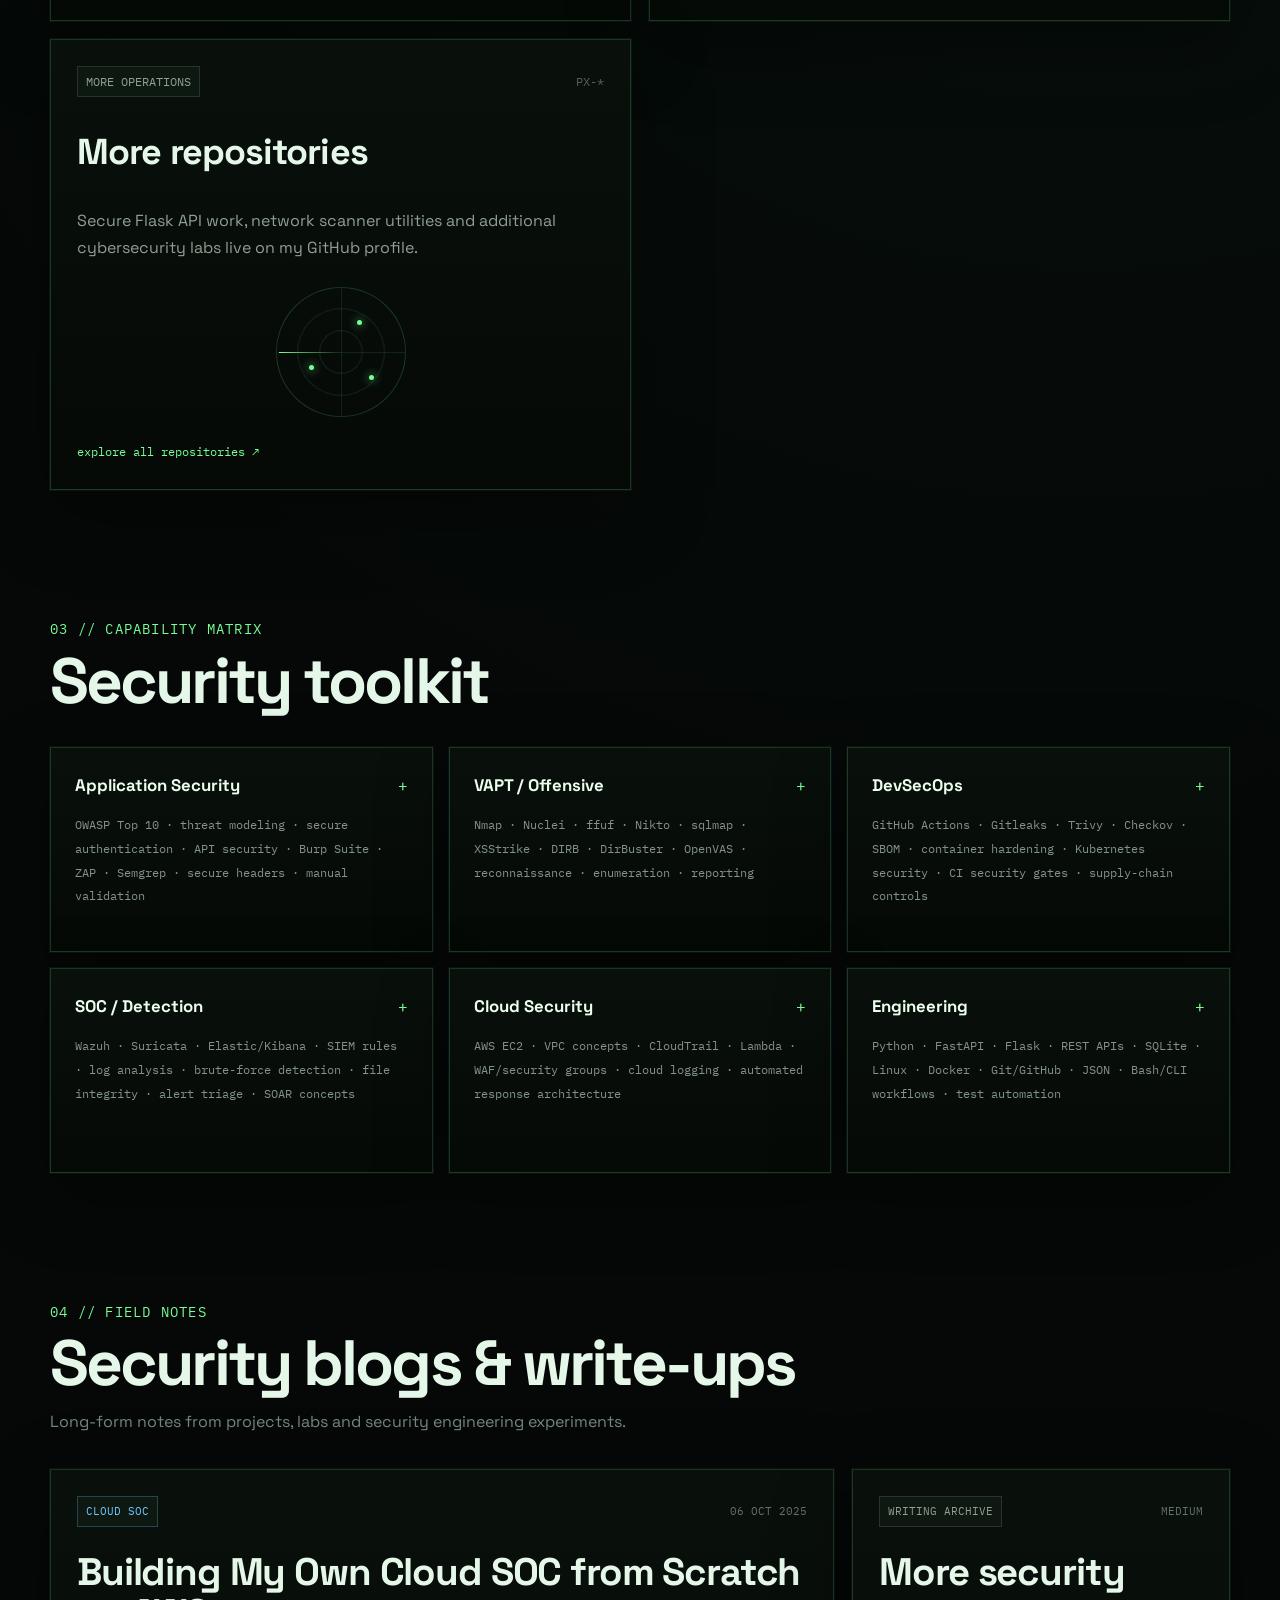
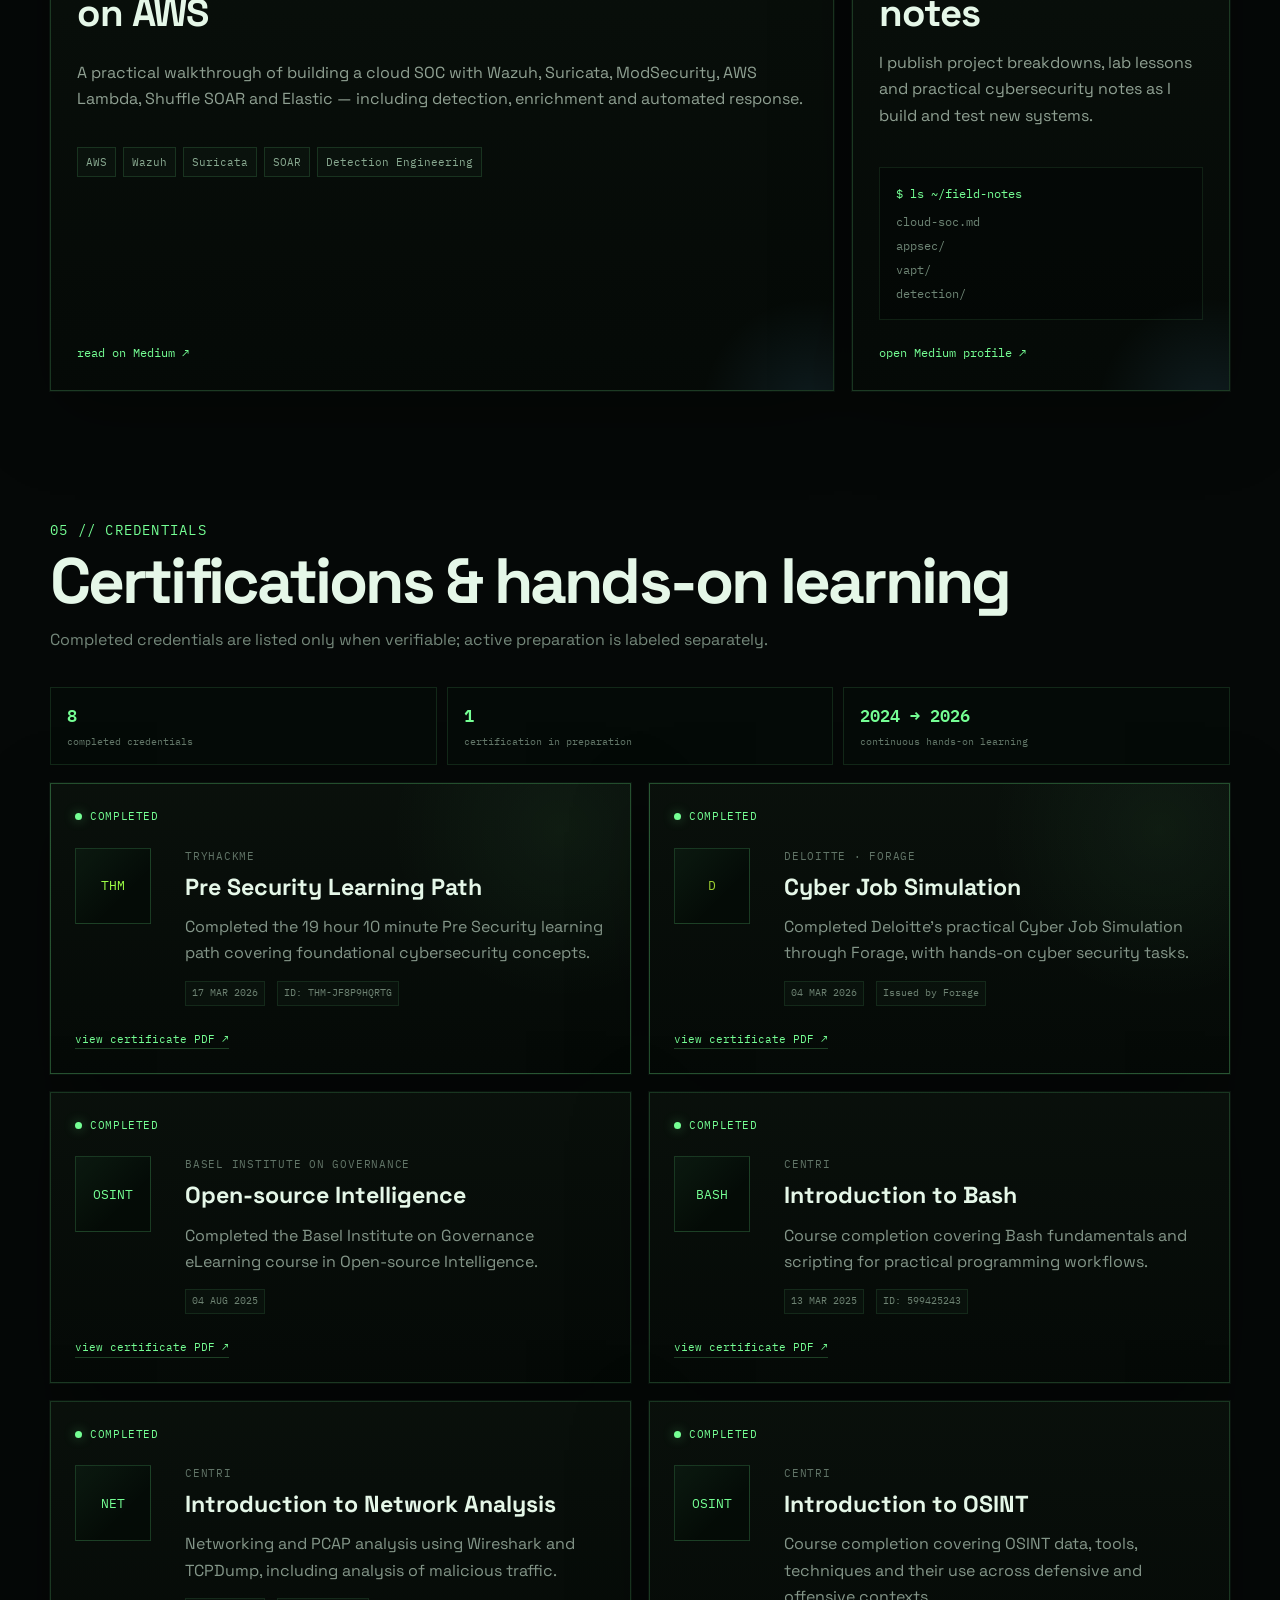
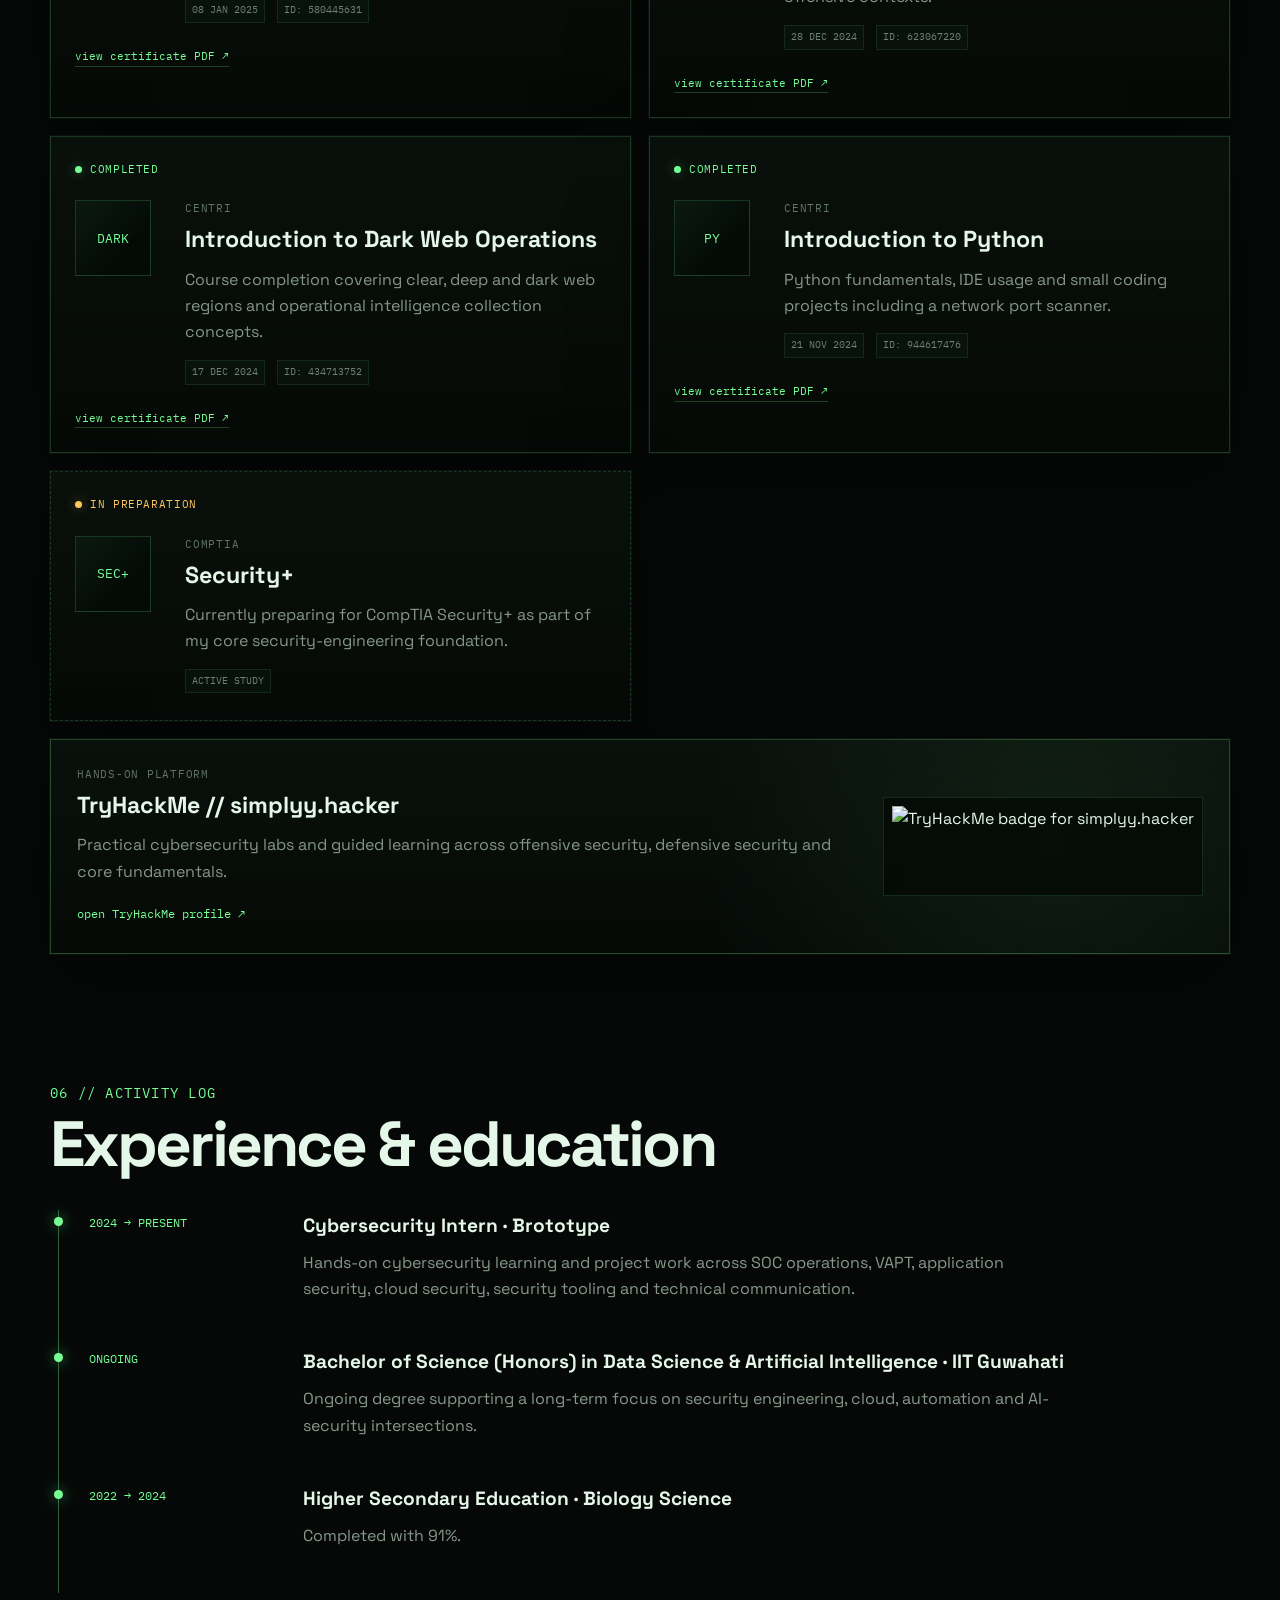
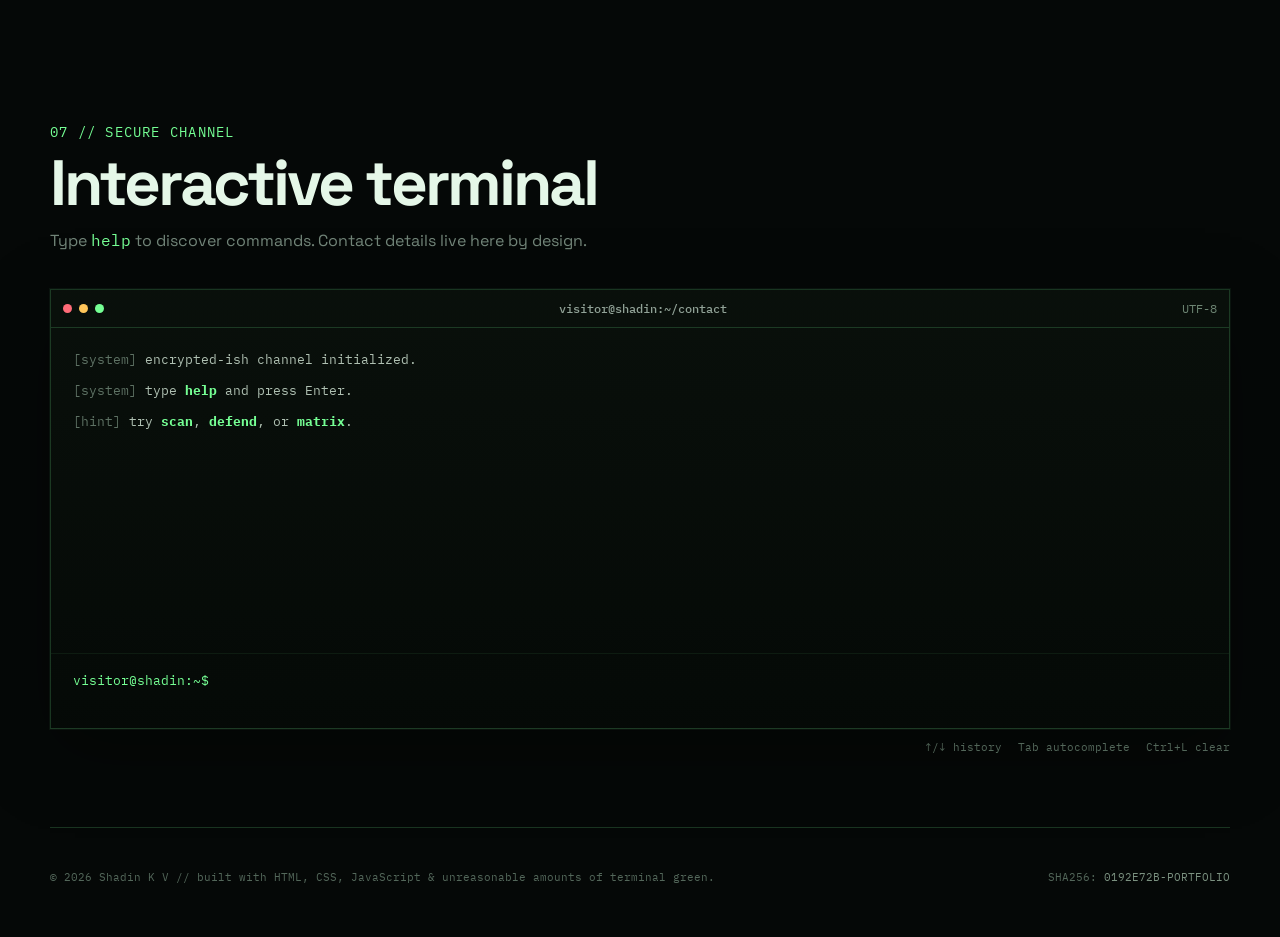
==== commit eaee3350: "feat: add Hacker Mode entry points" ====
--- a/index.html
+++ b/index.html
@@ -13,7 +13,7 @@
   <link rel="preconnect" href="https://fonts.googleapis.com" />
   <link rel="preconnect" href="https://fonts.gstatic.com" crossorigin />
   <link href="https://fonts.googleapis.com/css2?family=IBM+Plex+Mono:wght@400;500;600;700&family=Space+Grotesk:wght@400;500;600;700&display=swap" rel="stylesheet" />
-  <link rel="stylesheet" href="styles.css?v=10" />
+  <link rel="stylesheet" href="styles.css?v=11" />
 </head>
 <body>
   <canvas id="matrix" aria-hidden="true"></canvas>
@@ -35,6 +35,7 @@
       <a href="#certifications">certs</a>
       <a href="#timeline">timeline</a>
       <a href="#terminal">terminal</a>
+      <a class="nav-hacker" href="hacker-mode.html">hacker_mode</a>
     </nav>
     <div class="header-status"><span class="pulse"></span> OPEN_TO_SECURITY_ROLES</div>
   </header>
@@ -53,6 +54,7 @@
         <div class="hero-actions">
           <a class="btn btn-primary" href="#projects">./view-projects</a>
           <a class="btn btn-ghost" href="#terminal">./open-terminal</a>
+          <a class="btn btn-hacker" href="hacker-mode.html">./enter-hacker-mode</a>
         </div>
         <div class="signal-row" aria-label="Focus areas">
           <span>APPSEC</span><span>VAPT</span><span>DEVSECOPS</span><span>SOC</span><span>AWS</span><span>AUTOMATION</span>
@@ -497,6 +499,6 @@
     <p class="checksum">SHA256: <span id="fakeChecksum">GENERATING...</span></p>
   </footer>
 
-  <script src="script.js?v=9"></script>
+  <script src="script.js?v=11"></script>
 </body>
 </html>
--- a/styles.css
+++ b/styles.css
@@ -789,6 +789,21 @@
   border: 1px solid rgba(117,255,148,.10);
   background: rgba(117,255,148,.025);
 }
+.credential-view-link {
+  grid-column: 1 / -1;
+  width: fit-content;
+  margin-top: 2px;
+  color: var(--green);
+  font-family: "IBM Plex Mono", monospace;
+  font-size: .7rem;
+  border-bottom: 1px solid rgba(117,255,148,.22);
+}
+.credential-view-link:hover,
+.credential-view-link:focus-visible {
+  border-bottom-color: var(--green);
+  outline: none;
+  text-shadow: 0 0 12px rgba(117,255,148,.24);
+}
 .credential-featured {
   border-color: rgba(117,255,148,.28);
   background:
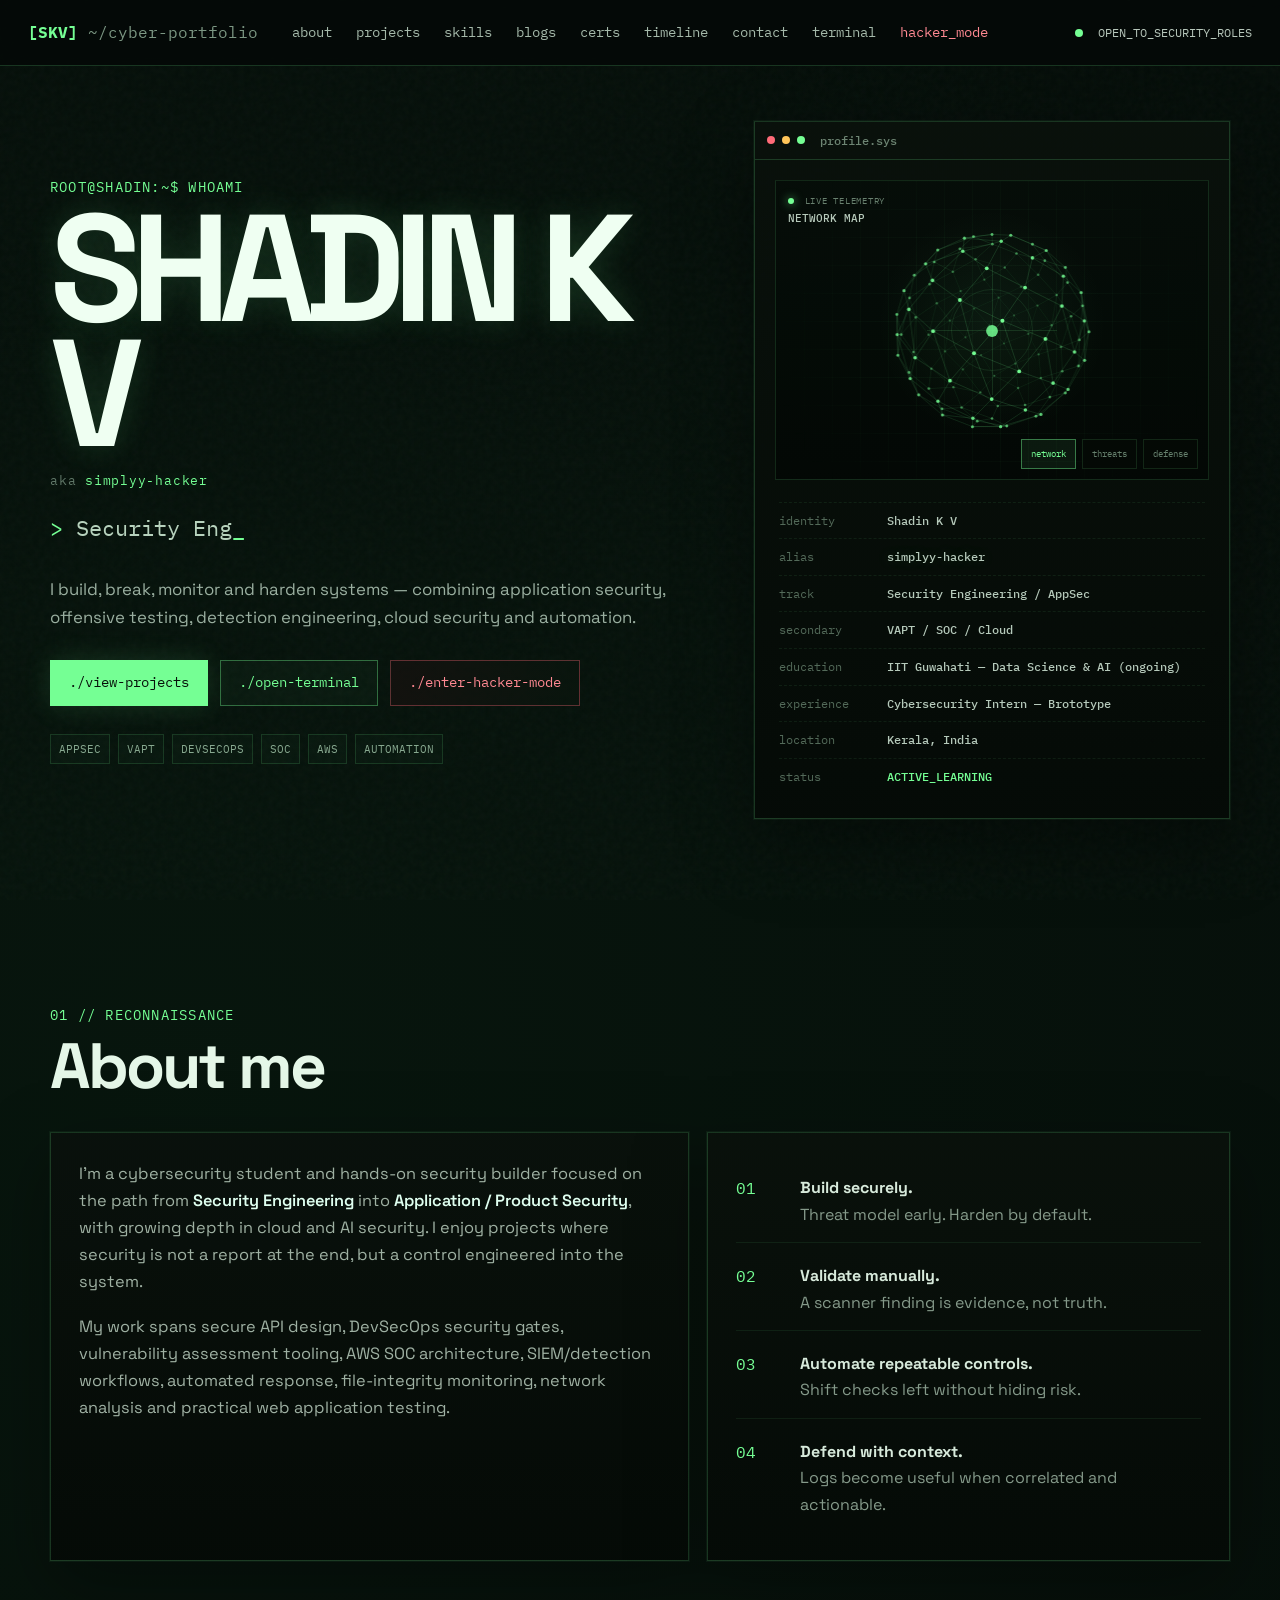
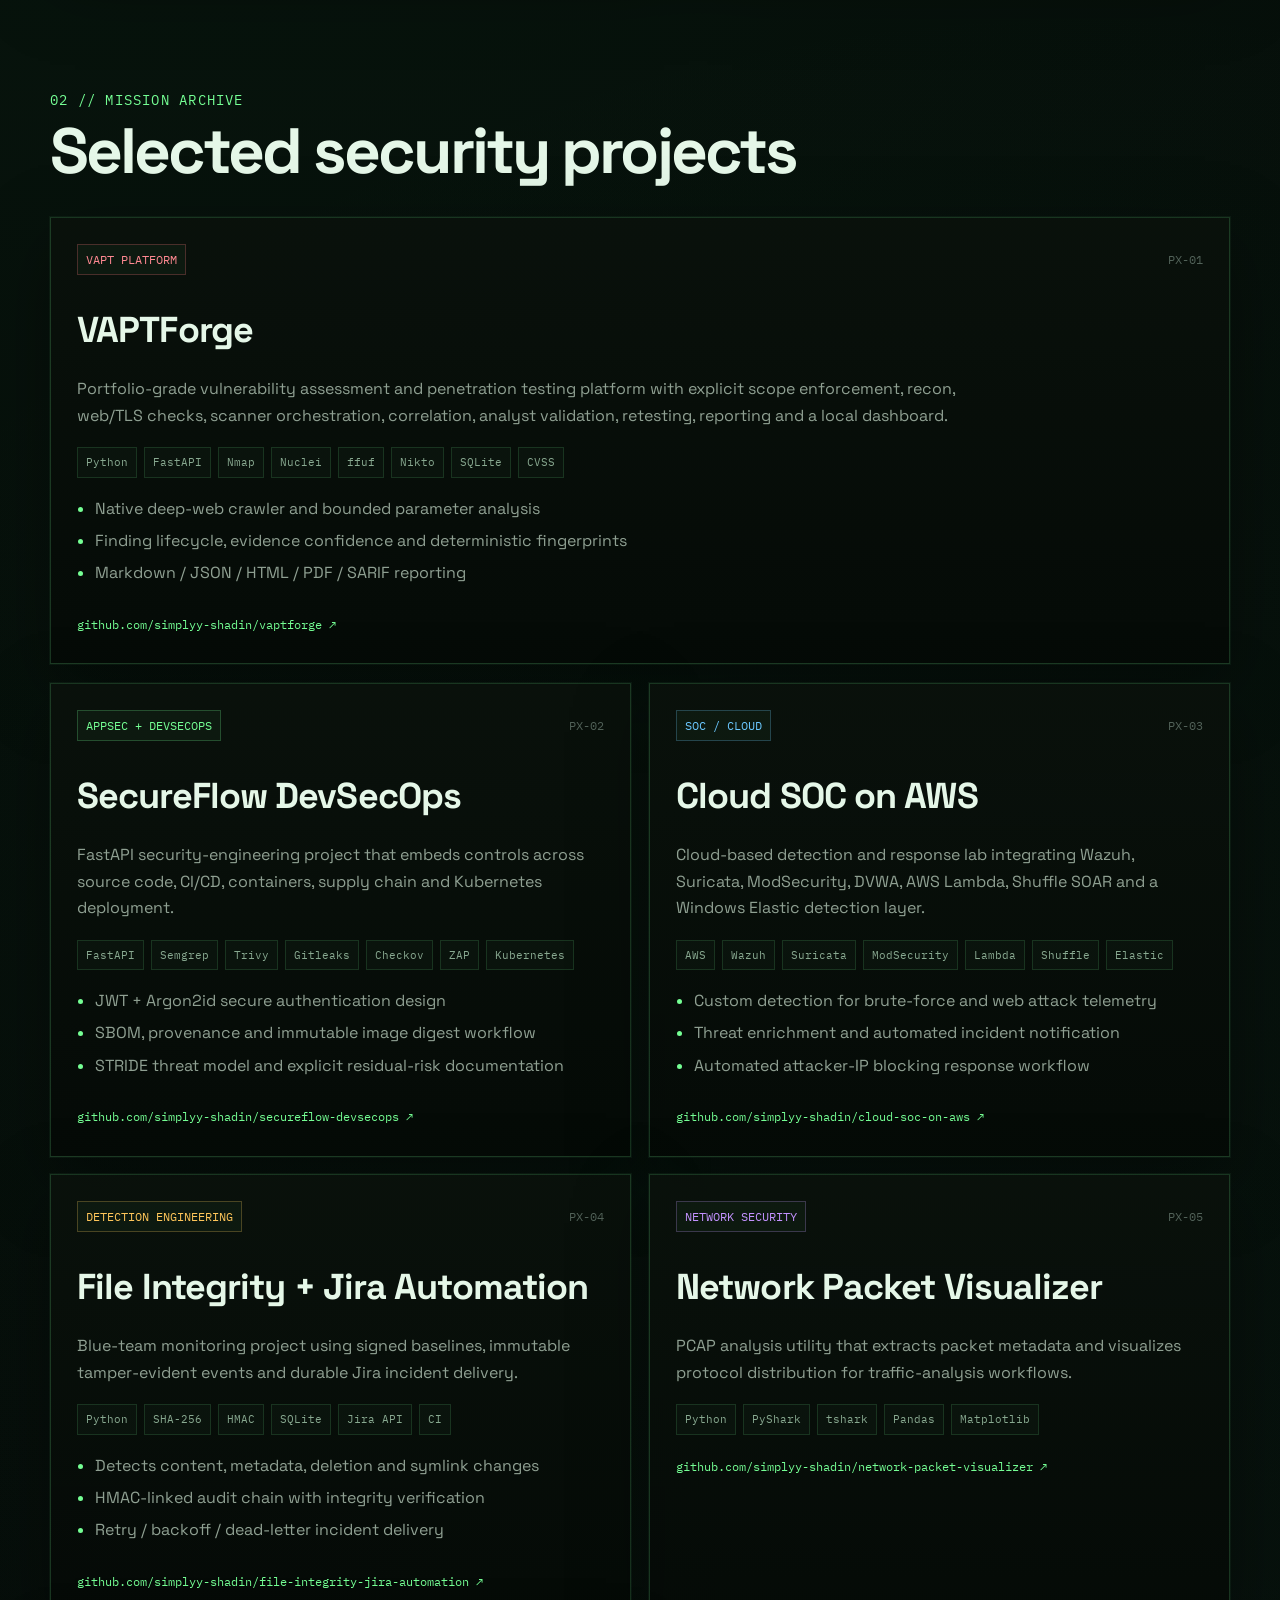
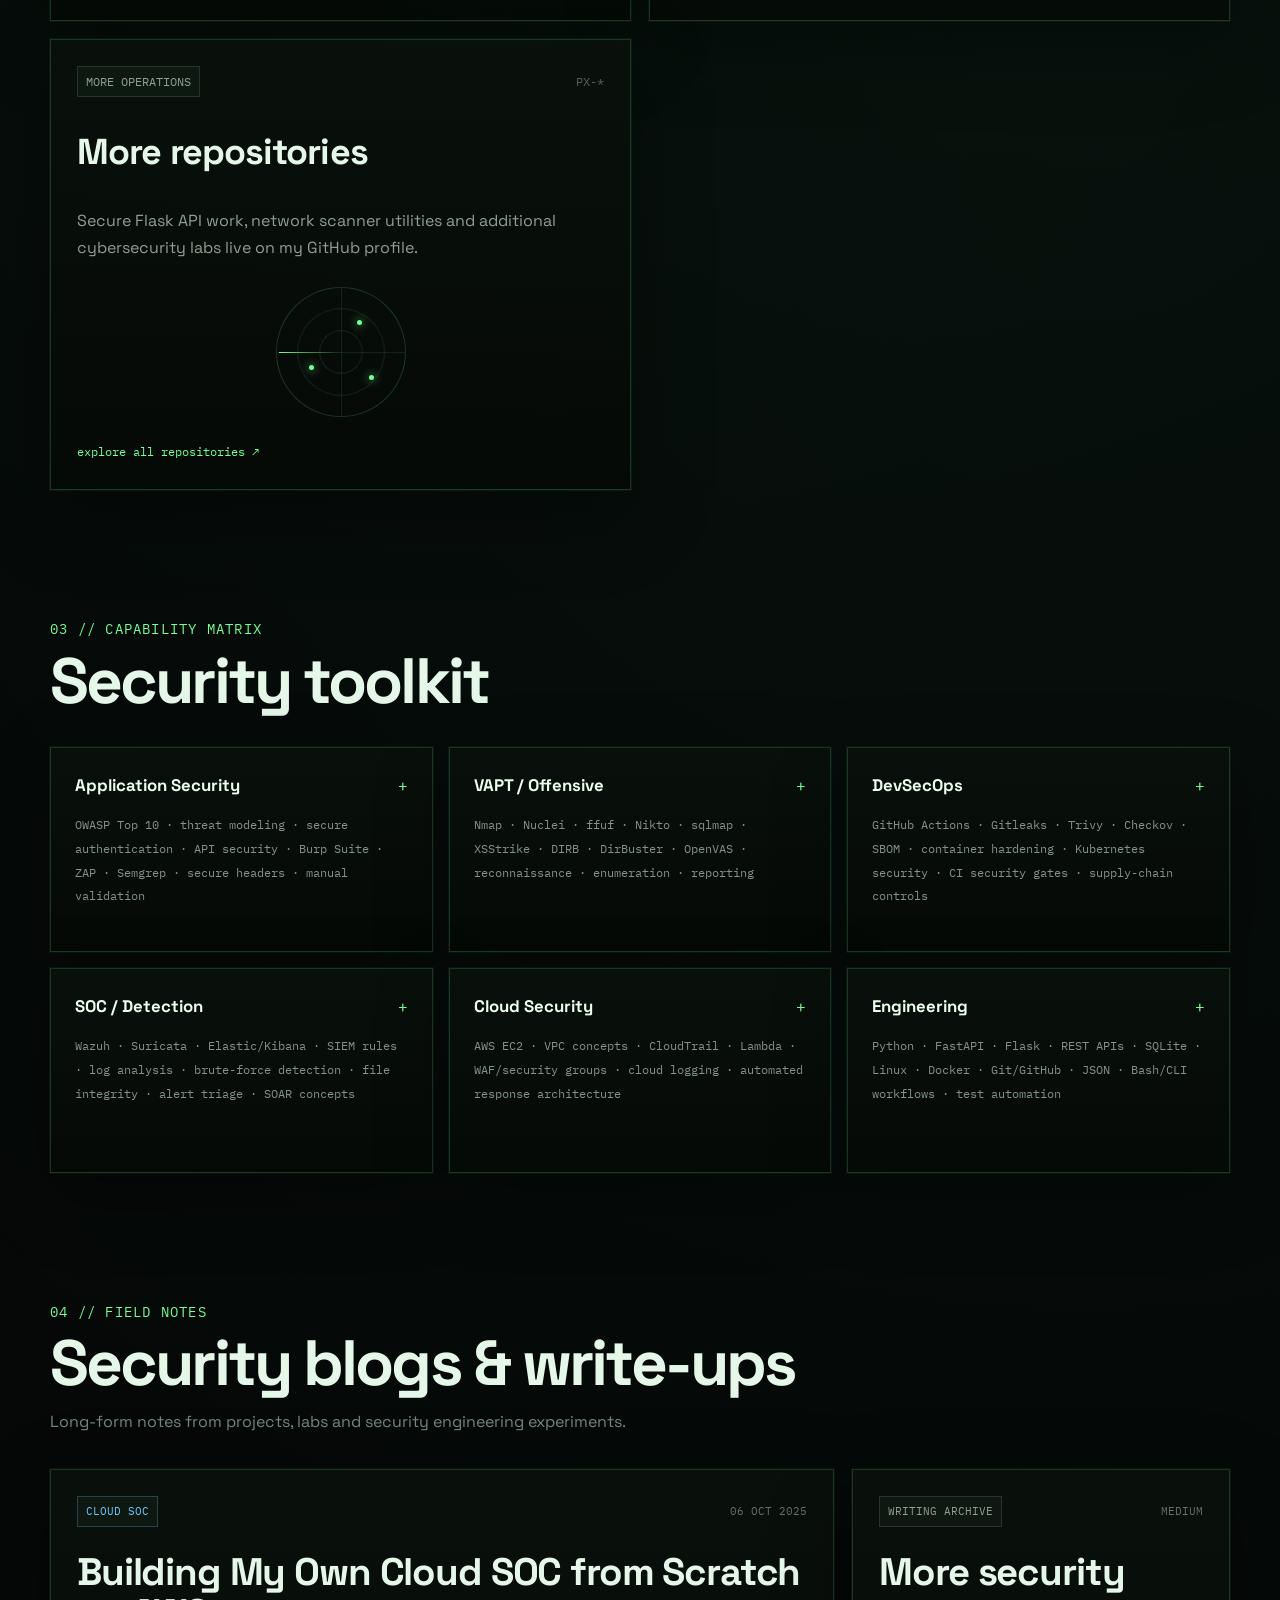
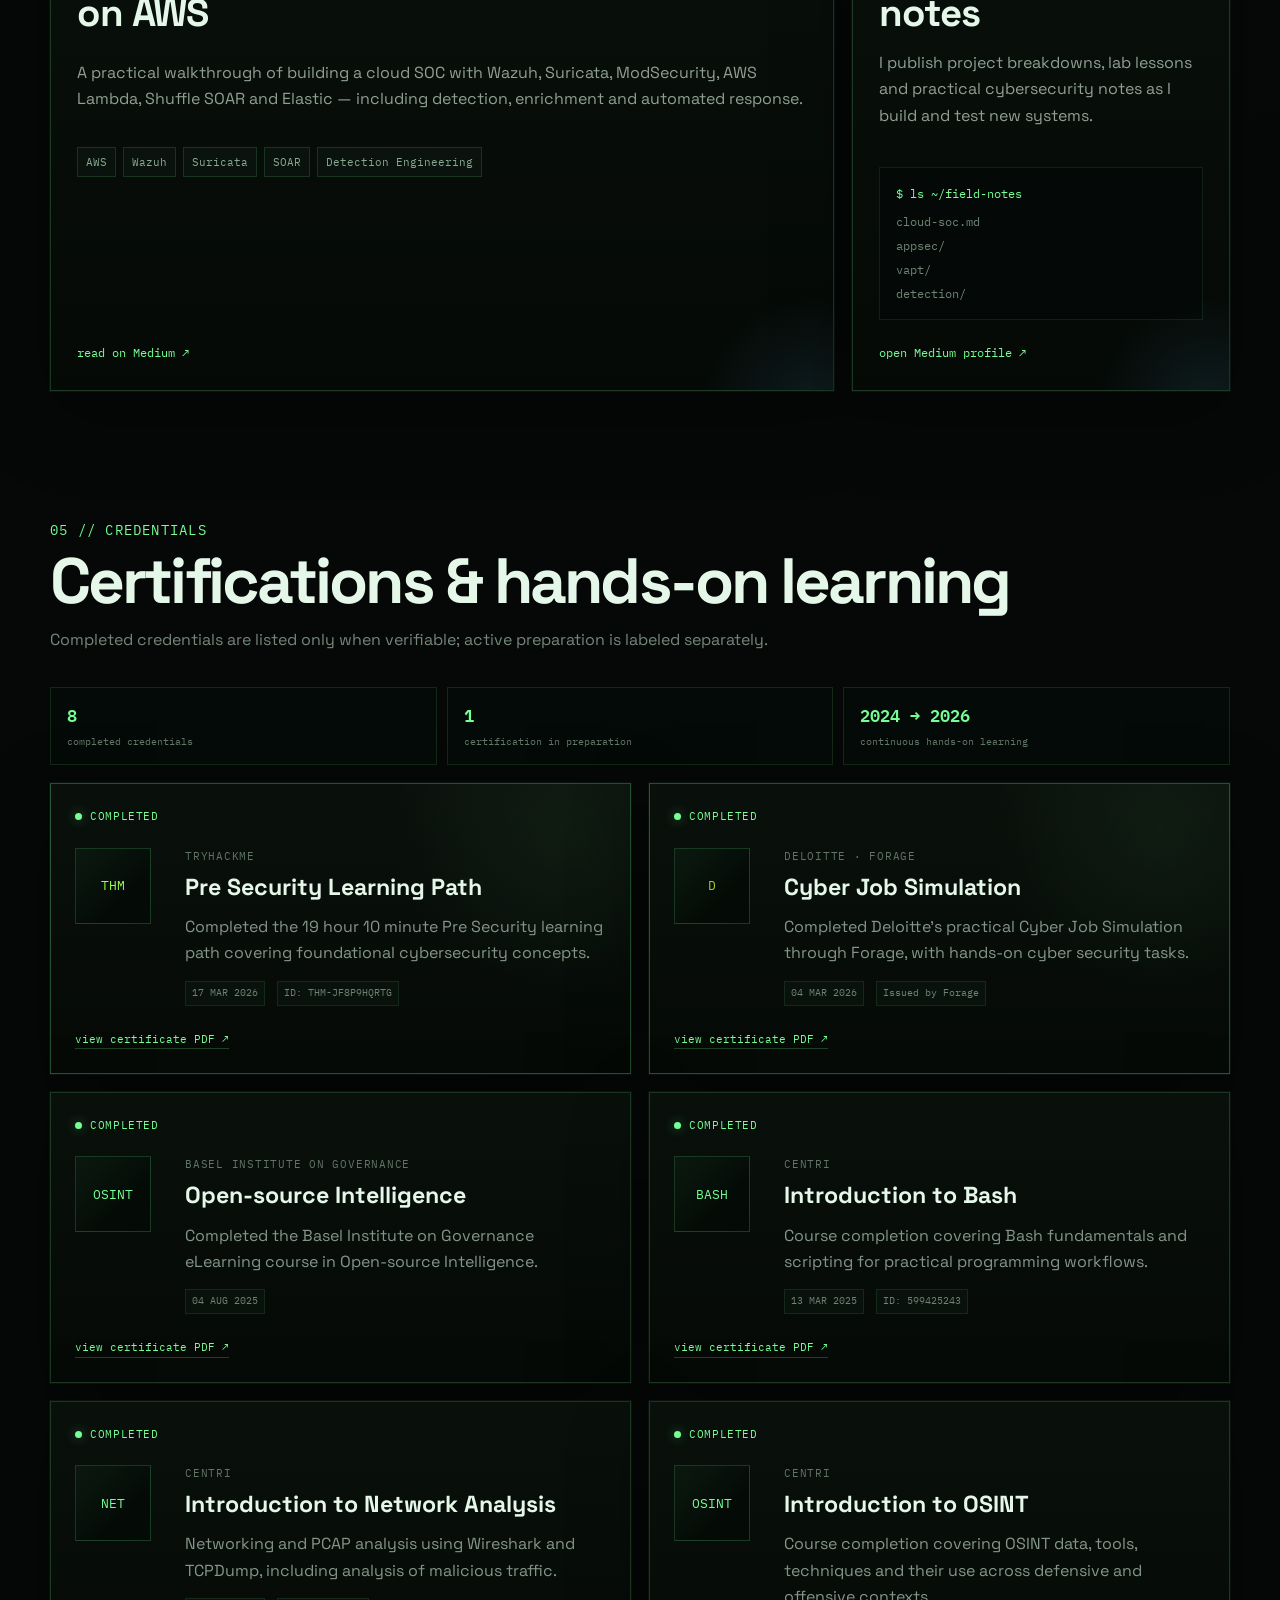
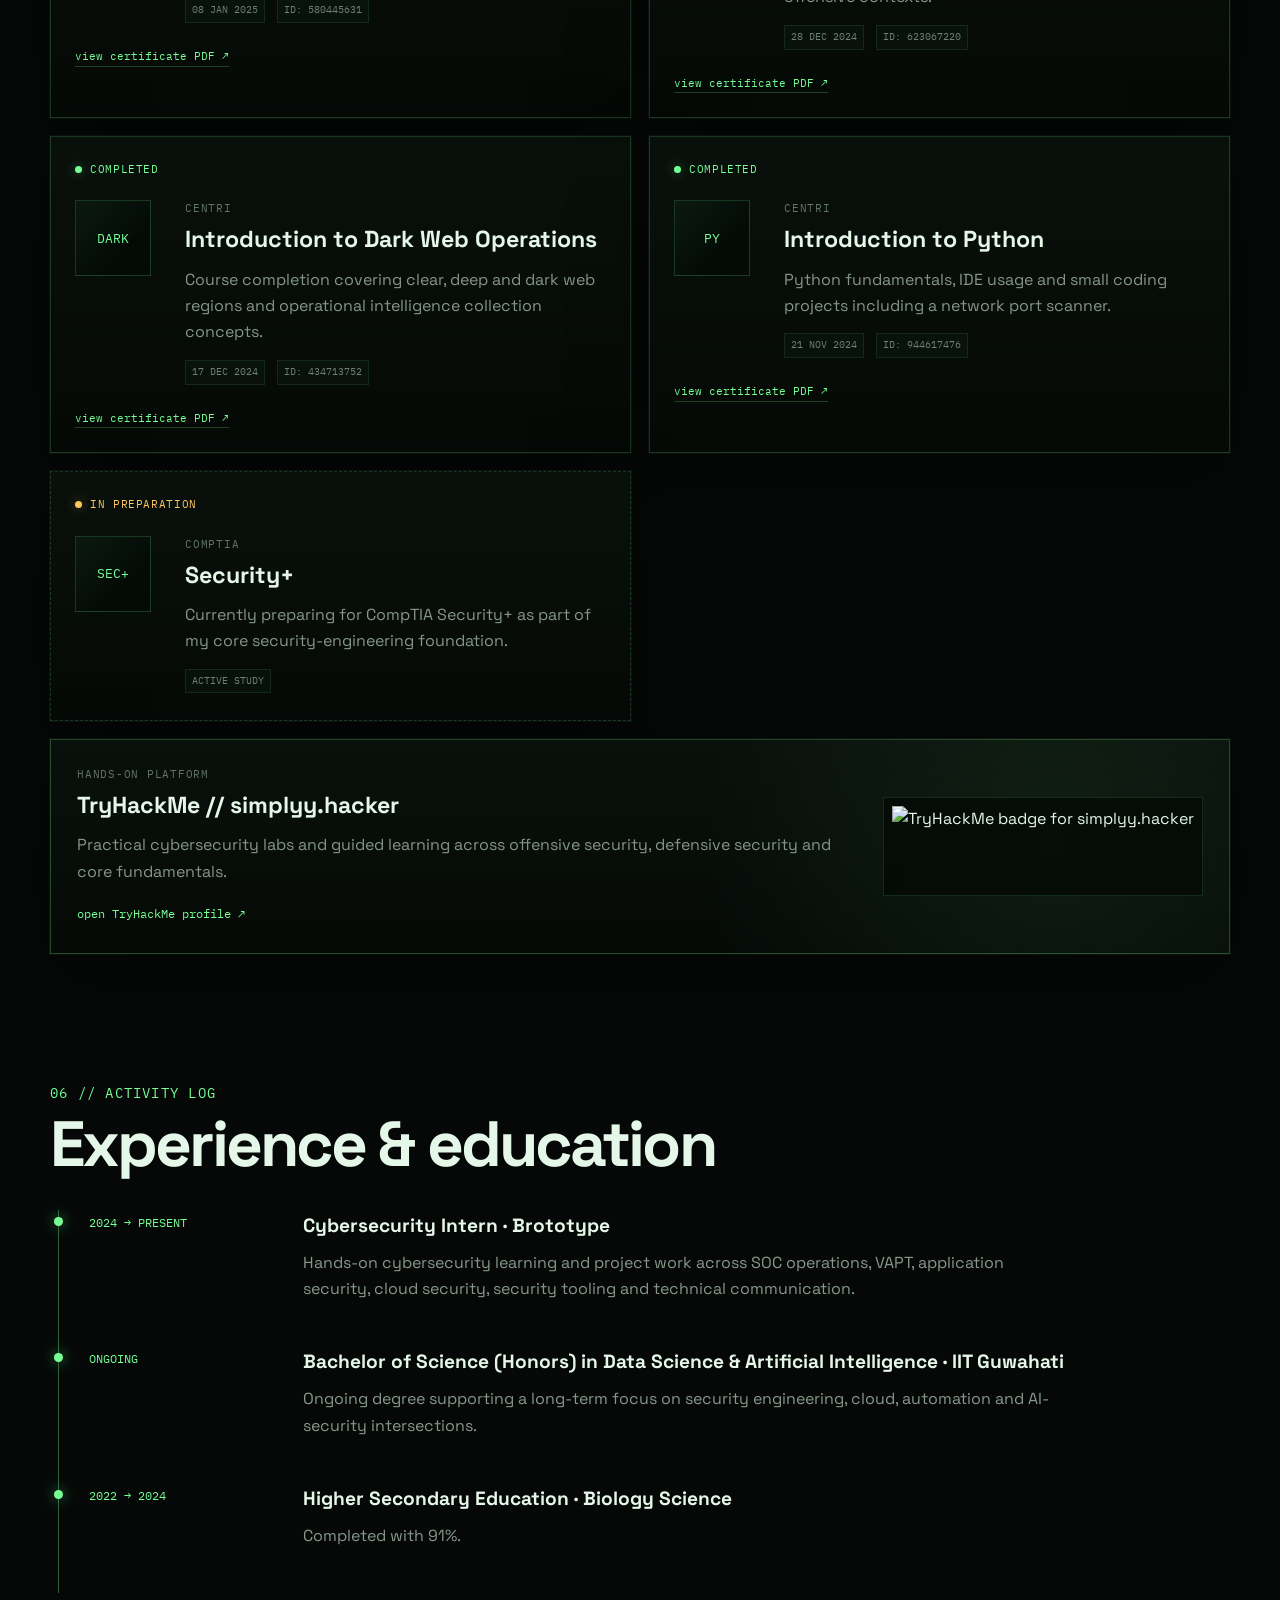
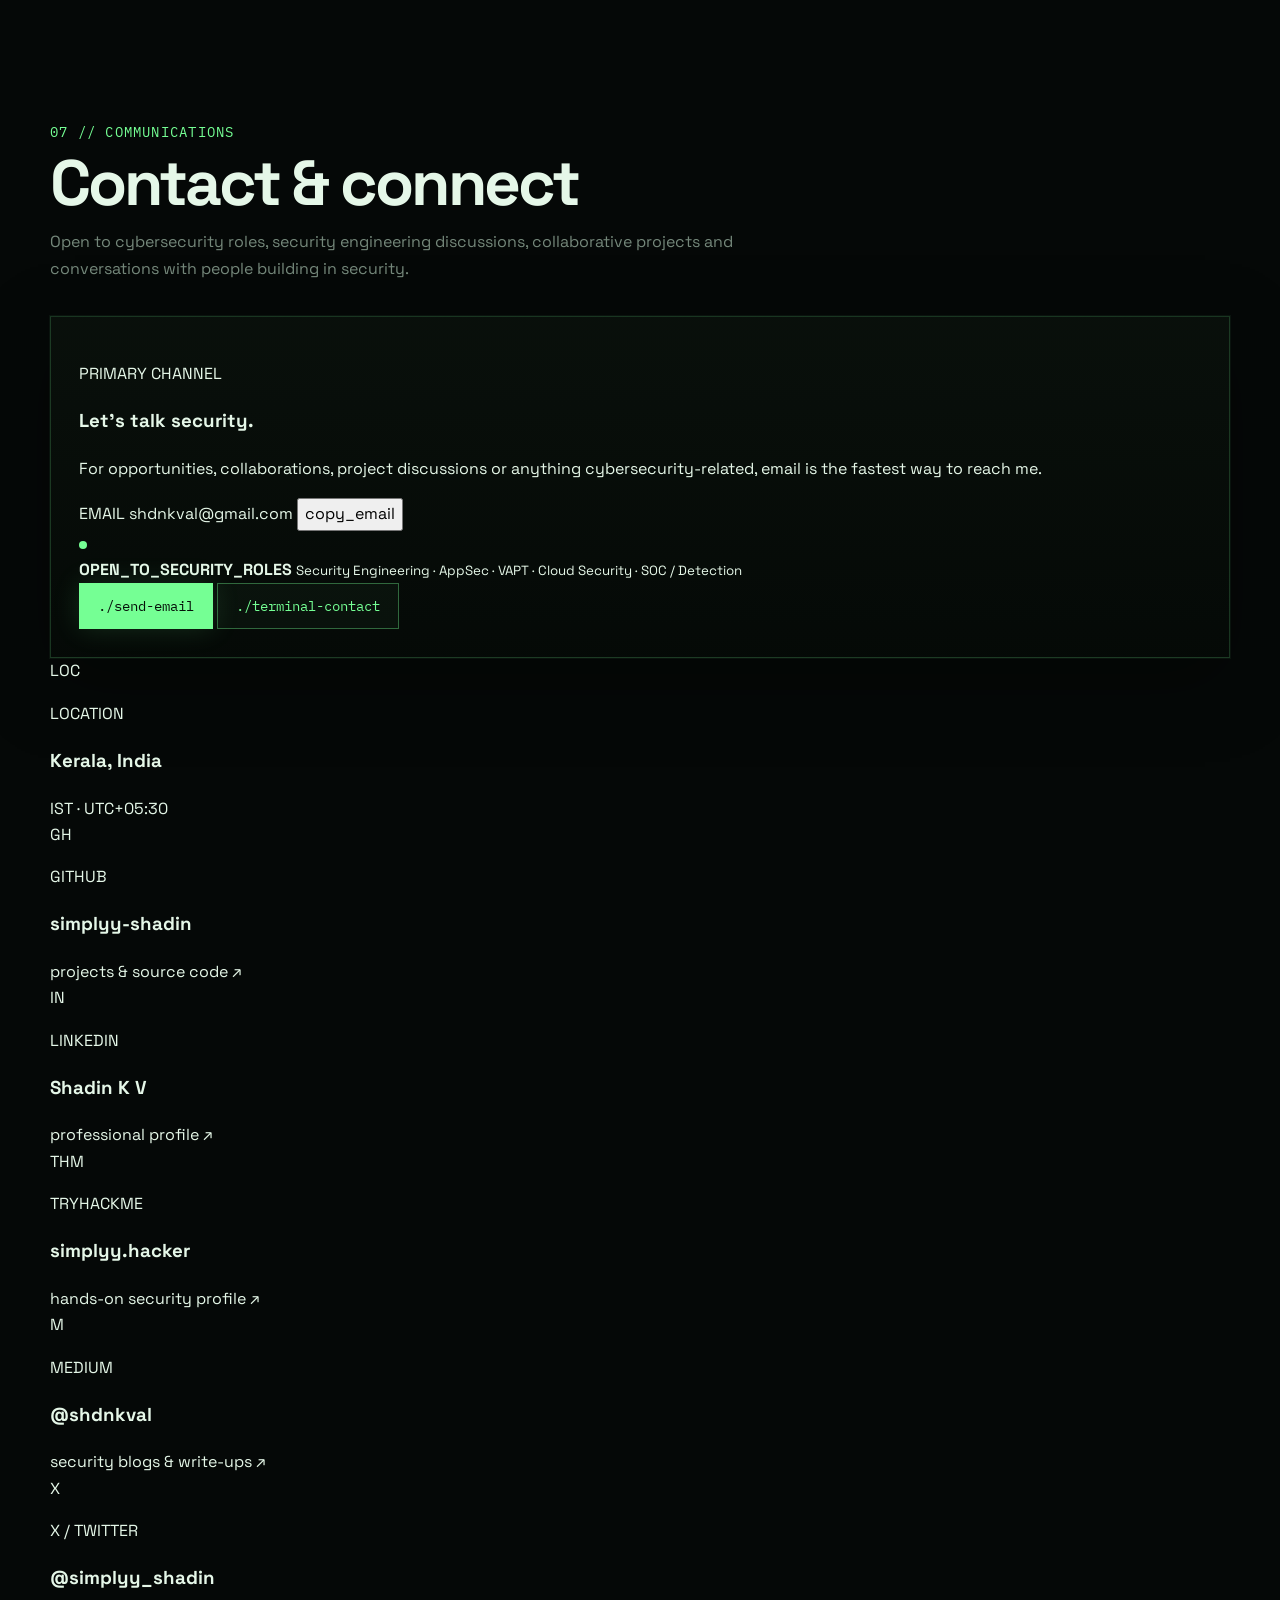
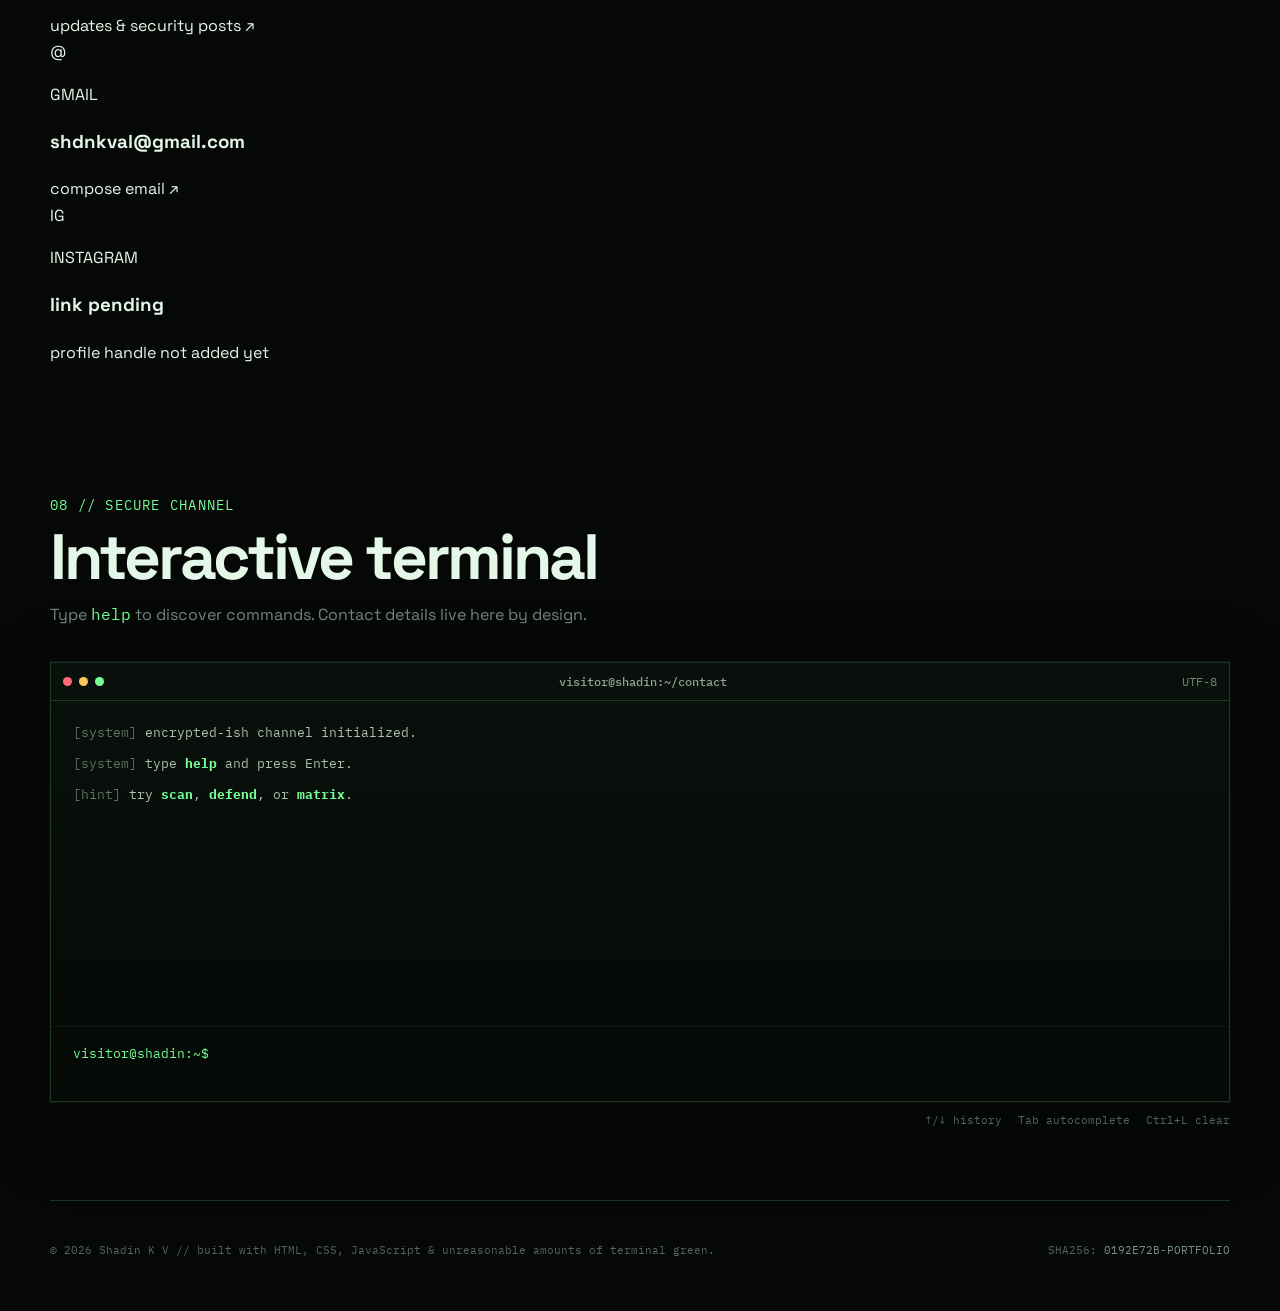
==== commit fcdfbbba: "feat: add dedicated contact and social hub" ====
--- a/index.html
+++ b/index.html
@@ -13,7 +13,7 @@
   <link rel="preconnect" href="https://fonts.googleapis.com" />
   <link rel="preconnect" href="https://fonts.gstatic.com" crossorigin />
   <link href="https://fonts.googleapis.com/css2?family=IBM+Plex+Mono:wght@400;500;600;700&family=Space+Grotesk:wght@400;500;600;700&display=swap" rel="stylesheet" />
-  <link rel="stylesheet" href="styles.css?v=11" />
+  <link rel="stylesheet" href="styles.css?v=12" />
 </head>
 <body>
   <canvas id="matrix" aria-hidden="true"></canvas>
@@ -34,6 +34,7 @@
       <a href="#blogs">blogs</a>
       <a href="#certifications">certs</a>
       <a href="#timeline">timeline</a>
+      <a href="#contact">contact</a>
       <a href="#terminal">terminal</a>
       <a class="nav-hacker" href="hacker-mode.html">hacker_mode</a>
     </nav>
@@ -429,9 +430,120 @@
       </div>
     </section>
 
+    <section id="contact" class="content-section section-shell reveal">
+      <div class="section-heading">
+        <p>07 // communications</p>
+        <h2>Contact & connect</h2>
+        <p class="section-subcopy">Open to cybersecurity roles, security engineering discussions, collaborative projects and conversations with people building in security.</p>
+      </div>
+
+      <div class="contact-hub">
+        <div class="contact-primary panel">
+          <div>
+            <p class="contact-label">PRIMARY CHANNEL</p>
+            <h3>Let's talk security.</h3>
+            <p>For opportunities, collaborations, project discussions or anything cybersecurity-related, email is the fastest way to reach me.</p>
+          </div>
+
+          <div class="contact-email-block">
+            <span>EMAIL</span>
+            <a href="mailto:shdnkval@gmail.com">shdnkval@gmail.com</a>
+            <button type="button" class="copy-contact" id="copyEmail" data-copy="shdnkval@gmail.com">copy_email</button>
+          </div>
+
+          <div class="contact-availability">
+            <span class="pulse"></span>
+            <div>
+              <b>OPEN_TO_SECURITY_ROLES</b>
+              <small>Security Engineering · AppSec · VAPT · Cloud Security · SOC / Detection</small>
+            </div>
+          </div>
+
+          <div class="contact-actions-row">
+            <a class="btn btn-primary" href="mailto:shdnkval@gmail.com">./send-email</a>
+            <a class="btn btn-ghost" href="#terminal">./terminal-contact</a>
+          </div>
+        </div>
+
+        <div class="contact-grid" aria-label="Contact and social profiles">
+          <article class="contact-card">
+            <span class="contact-icon">LOC</span>
+            <div>
+              <p>LOCATION</p>
+              <h3>Kerala, India</h3>
+              <span>IST · UTC+05:30</span>
+            </div>
+          </article>
+
+          <a class="contact-card contact-link-card" href="https://github.com/simplyy-shadin" target="_blank" rel="noreferrer">
+            <span class="contact-icon">GH</span>
+            <div>
+              <p>GITHUB</p>
+              <h3>simplyy-shadin</h3>
+              <span>projects & source code ↗</span>
+            </div>
+          </a>
+
+          <a class="contact-card contact-link-card" href="https://www.linkedin.com/in/shadin-k-v-cybersecurity/" target="_blank" rel="noreferrer">
+            <span class="contact-icon">IN</span>
+            <div>
+              <p>LINKEDIN</p>
+              <h3>Shadin K V</h3>
+              <span>professional profile ↗</span>
+            </div>
+          </a>
+
+          <a class="contact-card contact-link-card" href="https://tryhackme.com/p/simplyy.hacker" target="_blank" rel="noreferrer">
+            <span class="contact-icon">THM</span>
+            <div>
+              <p>TRYHACKME</p>
+              <h3>simplyy.hacker</h3>
+              <span>hands-on security profile ↗</span>
+            </div>
+          </a>
+
+          <a class="contact-card contact-link-card" href="https://medium.com/@shdnkval" target="_blank" rel="noreferrer">
+            <span class="contact-icon">M</span>
+            <div>
+              <p>MEDIUM</p>
+              <h3>@shdnkval</h3>
+              <span>security blogs & write-ups ↗</span>
+            </div>
+          </a>
+
+          <a class="contact-card contact-link-card" href="https://x.com/simplyy_shadin" target="_blank" rel="noreferrer">
+            <span class="contact-icon">X</span>
+            <div>
+              <p>X / TWITTER</p>
+              <h3>@simplyy_shadin</h3>
+              <span>updates & security posts ↗</span>
+            </div>
+          </a>
+
+          <a class="contact-card contact-link-card" href="mailto:shdnkval@gmail.com">
+            <span class="contact-icon">@</span>
+            <div>
+              <p>GMAIL</p>
+              <h3>shdnkval@gmail.com</h3>
+              <span>compose email ↗</span>
+            </div>
+          </a>
+
+          <article class="contact-card contact-pending">
+            <span class="contact-icon">IG</span>
+            <div>
+              <p>INSTAGRAM</p>
+              <h3>link pending</h3>
+              <span>profile handle not added yet</span>
+            </div>
+          </article>
+        </div>
+      </div>
+    </section>
+
     <section id="terminal" class="content-section section-shell terminal-section reveal">
       <div class="section-heading">
-        <p>07 // secure channel</p>
+        <p>08 // secure channel</p>
         <h2>Interactive terminal</h2>
         <p class="terminal-hint">Type <code>help</code> to discover commands. Contact details live here by design.</p>
       </div>
@@ -499,6 +611,6 @@
     <p class="checksum">SHA256: <span id="fakeChecksum">GENERATING...</span></p>
   </footer>
 
-  <script src="script.js?v=11"></script>
+  <script src="script.js?v=12"></script>
 </body>
 </html>
--- a/styles.css
+++ b/styles.css
@@ -167,6 +167,32 @@
 .btn-primary { background: var(--green); color: #061109; box-shadow: 0 0 28px rgba(117,255,148,.14); }
 .btn-primary:hover { box-shadow: 0 0 32px rgba(117,255,148,.3); }
 .btn-ghost { background: rgba(117,255,148,.03); color: var(--green); }
+.btn-hacker {
+  position: relative;
+  overflow: hidden;
+  border-color: rgba(255,107,120,.34);
+  color: #ff8992;
+  background:
+    linear-gradient(90deg, rgba(255,107,120,.055), rgba(117,255,148,.035)),
+    rgba(5,10,7,.72);
+}
+.btn-hacker::before {
+  content: "";
+  position: absolute;
+  inset: 0 auto 0 -35%;
+  width: 28%;
+  background: linear-gradient(90deg, transparent, rgba(255,255,255,.08), transparent);
+  transform: skewX(-18deg);
+  transition: left .45s ease;
+}
+.btn-hacker:hover::before { left: 120%; }
+.btn-hacker:hover {
+  border-color: rgba(255,107,120,.6);
+  box-shadow: 0 0 28px rgba(255,107,120,.12);
+}
+.nav-hacker {
+  color: #ff8992 !important;
+}
 .signal-row { display: flex; flex-wrap: wrap; gap: 8px; margin-top: 28px; }
 .signal-row span,.project-stack span {
   border: 1px solid rgba(117,255,148,.14);
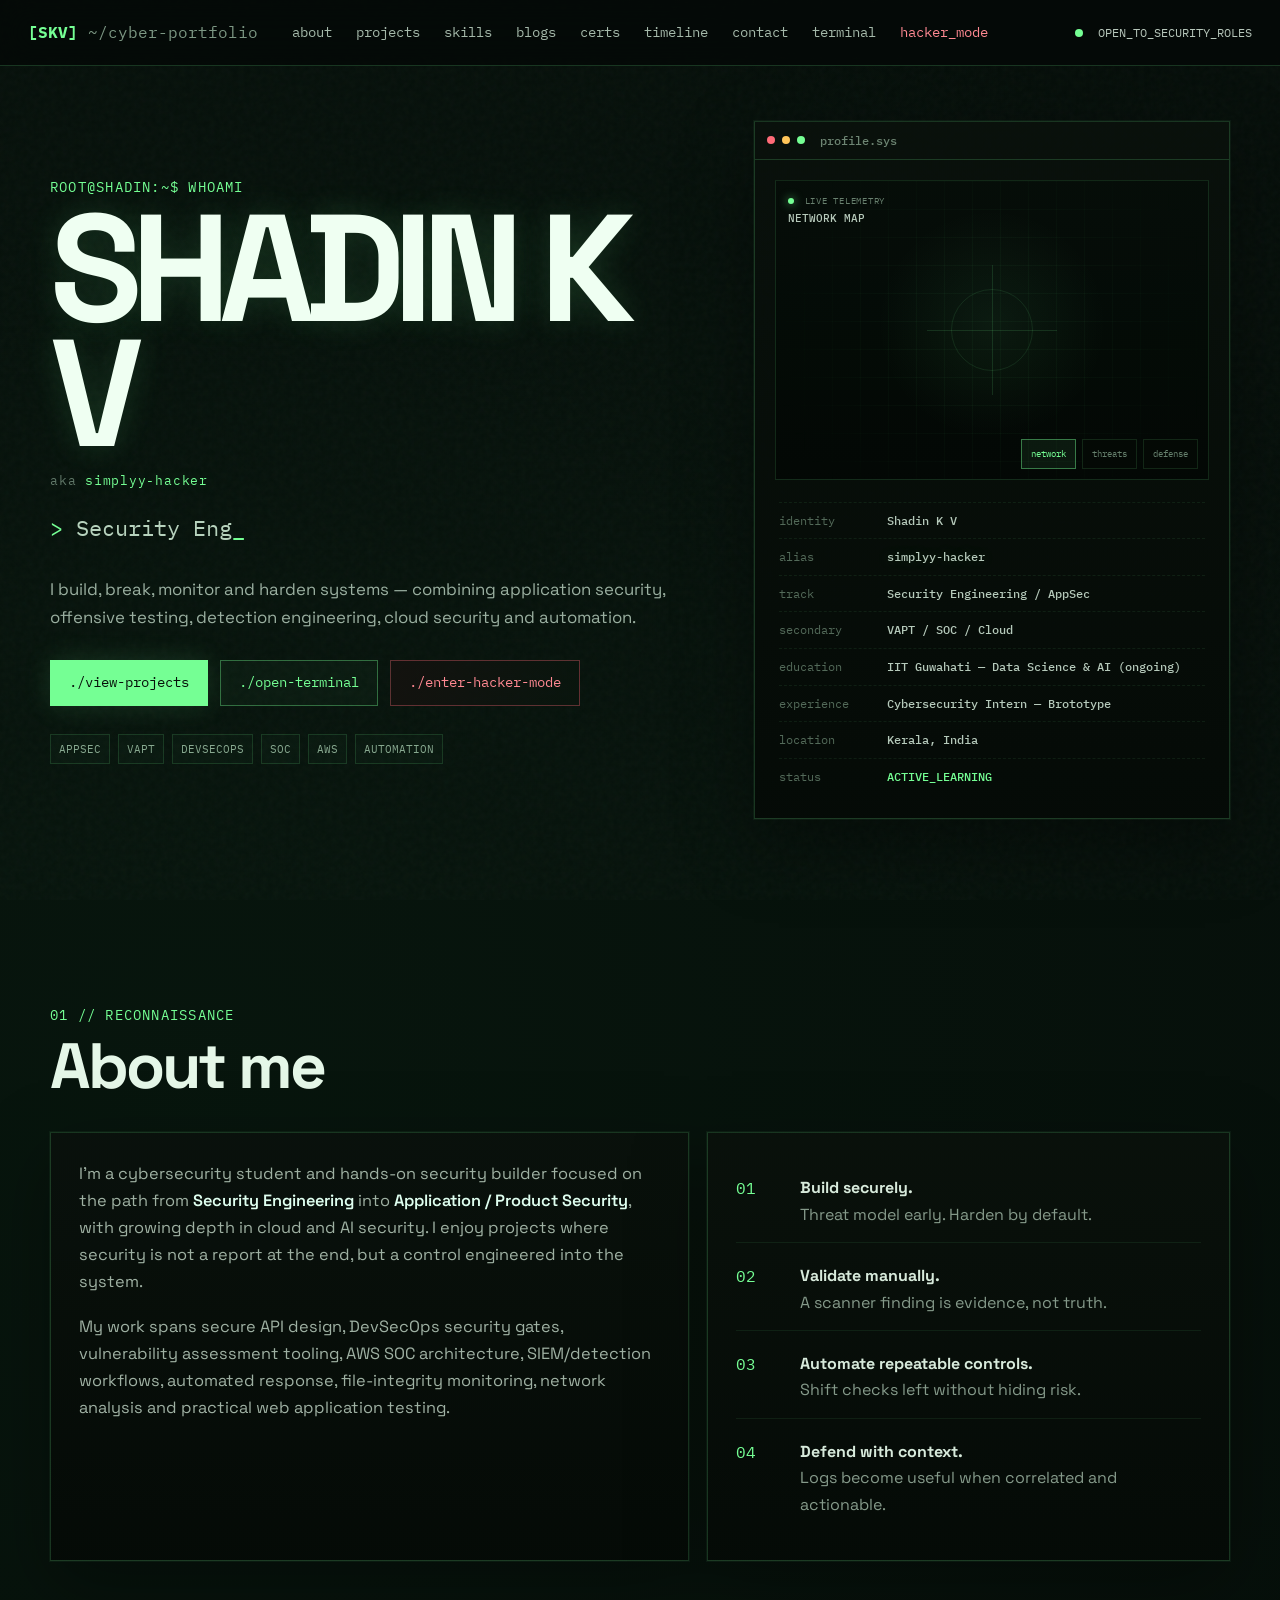
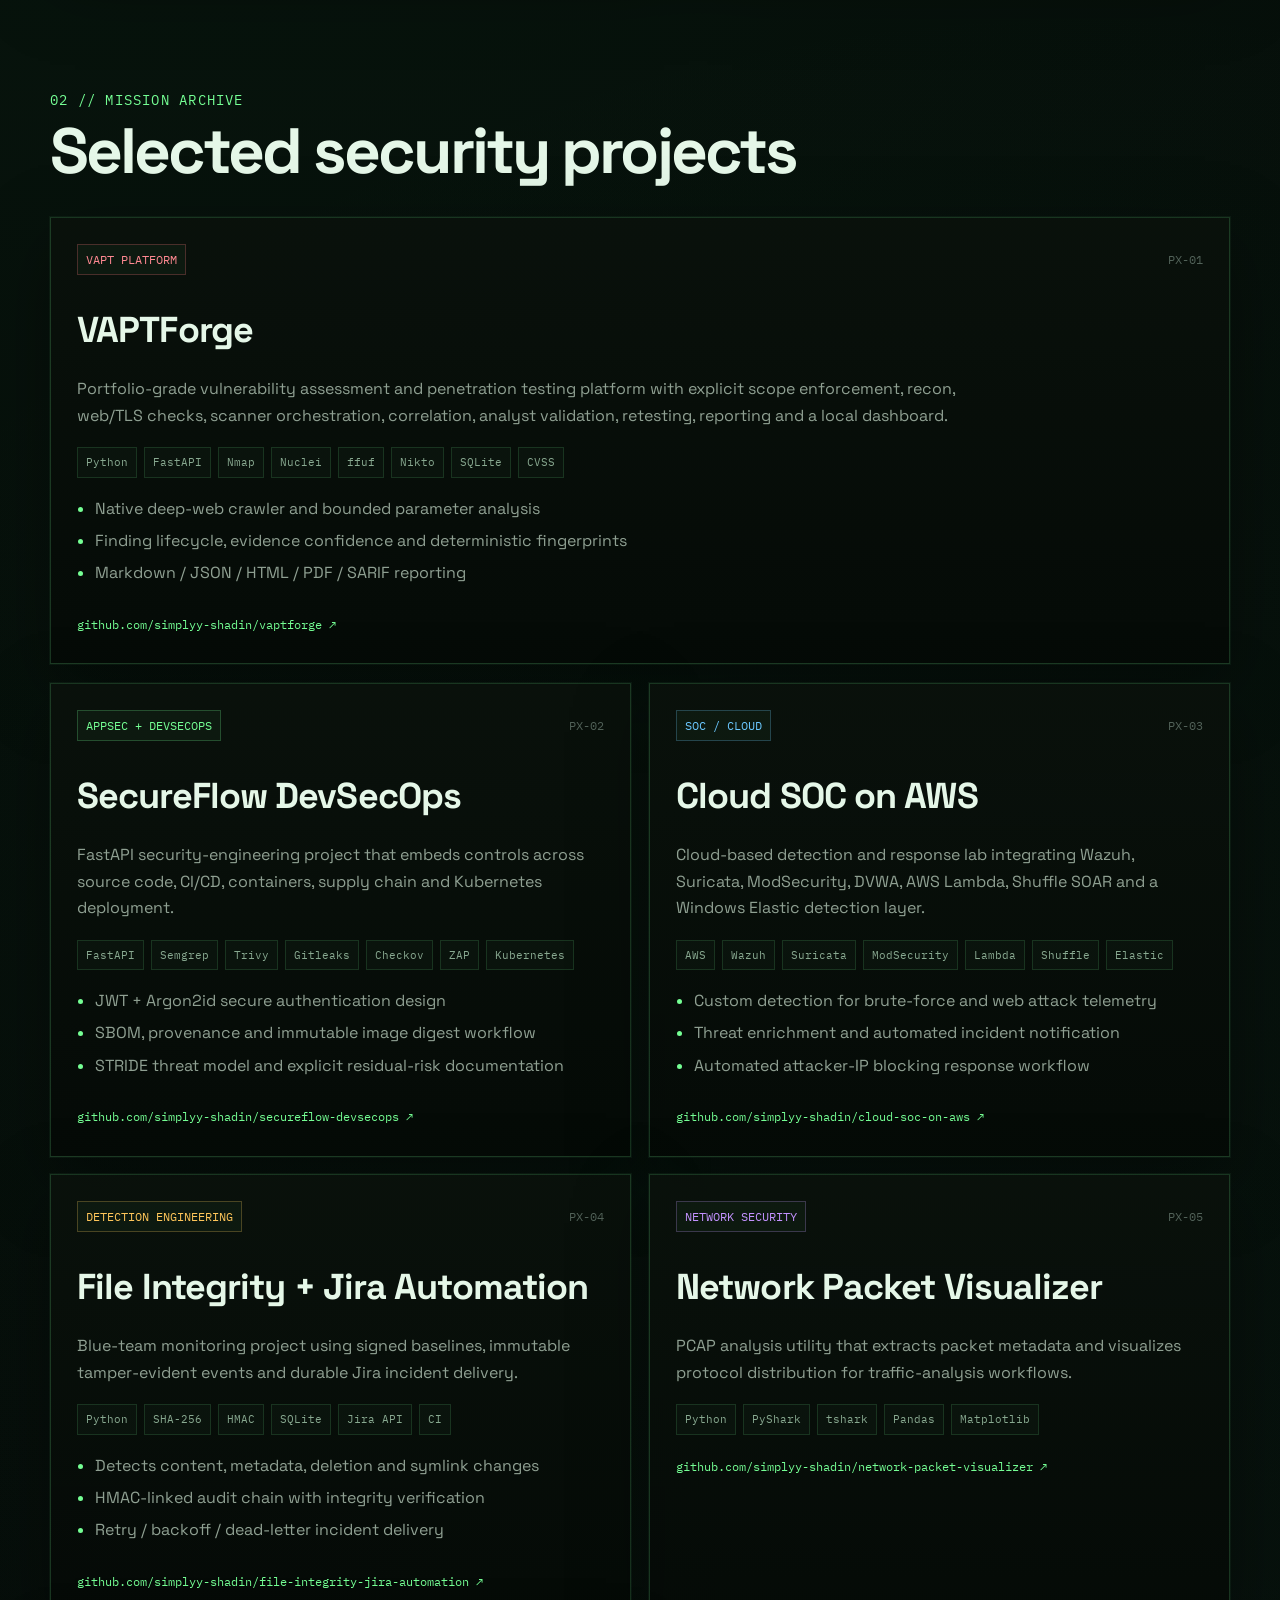
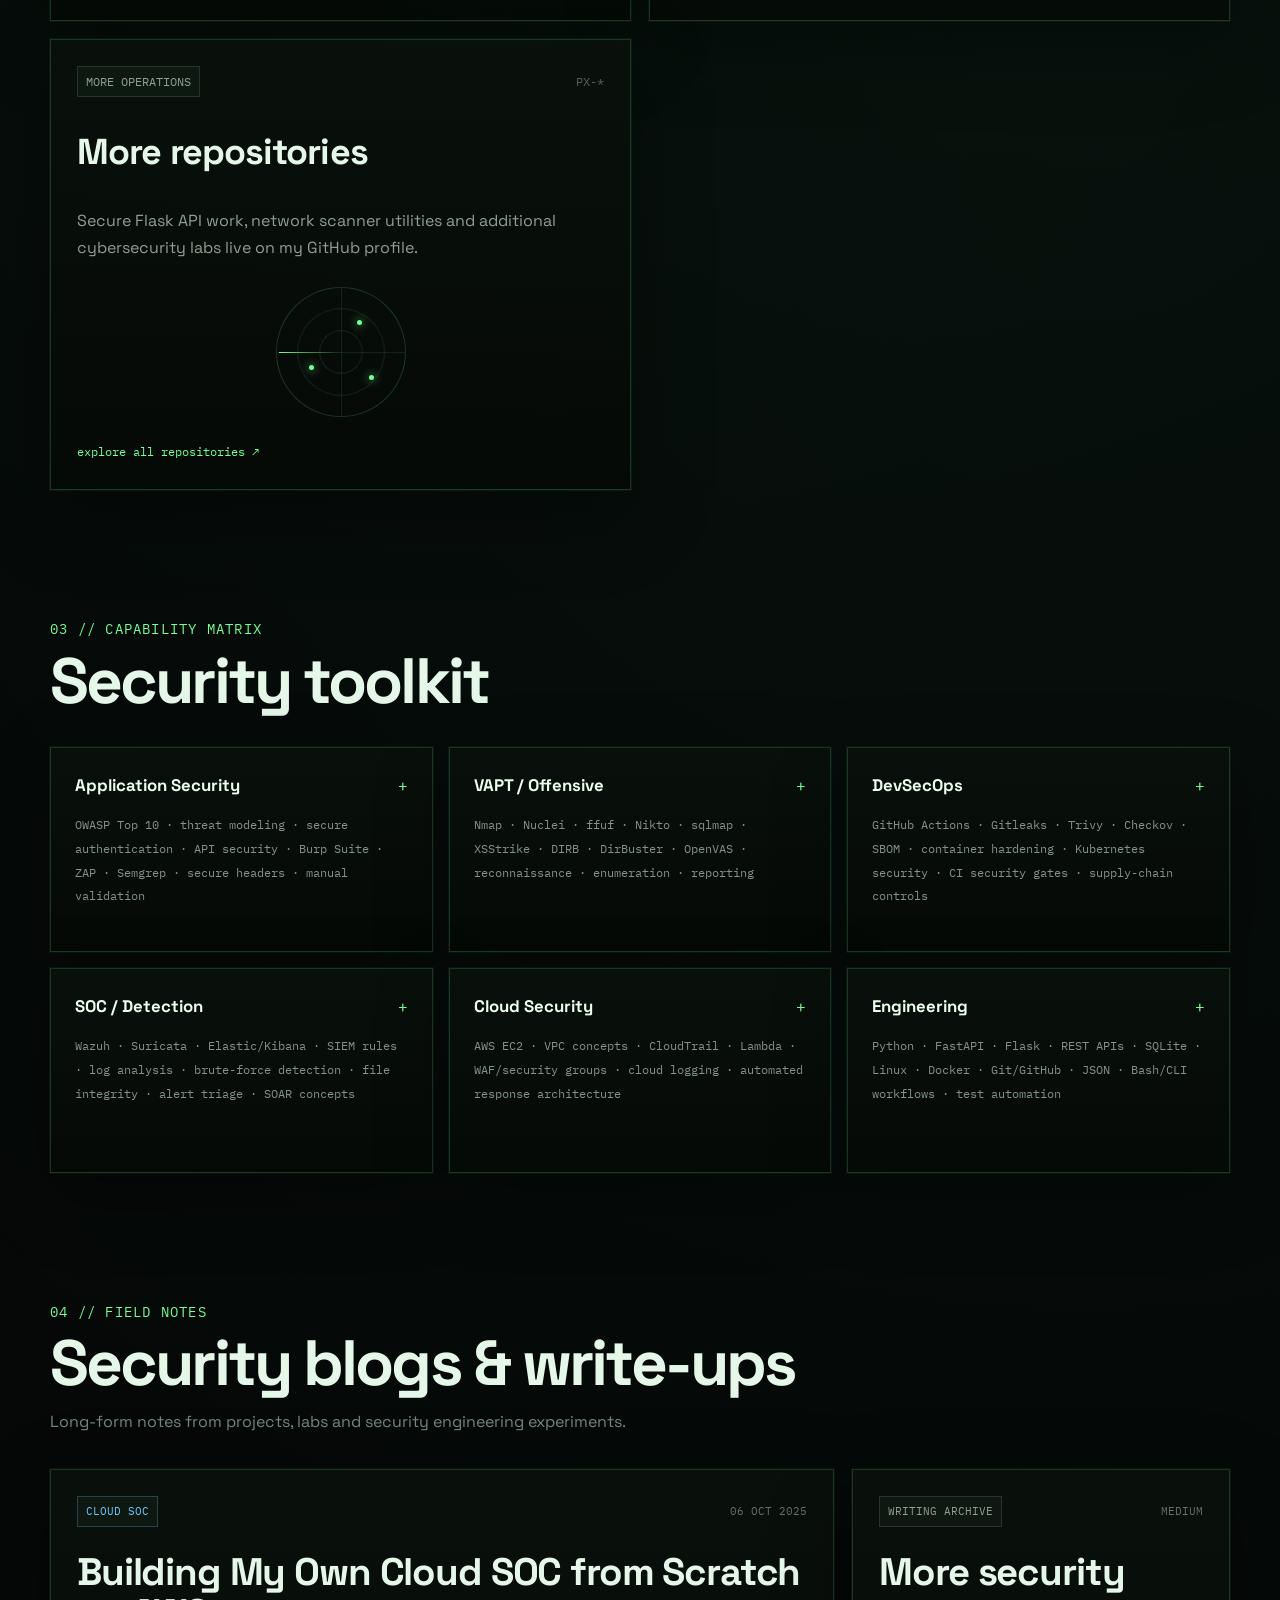
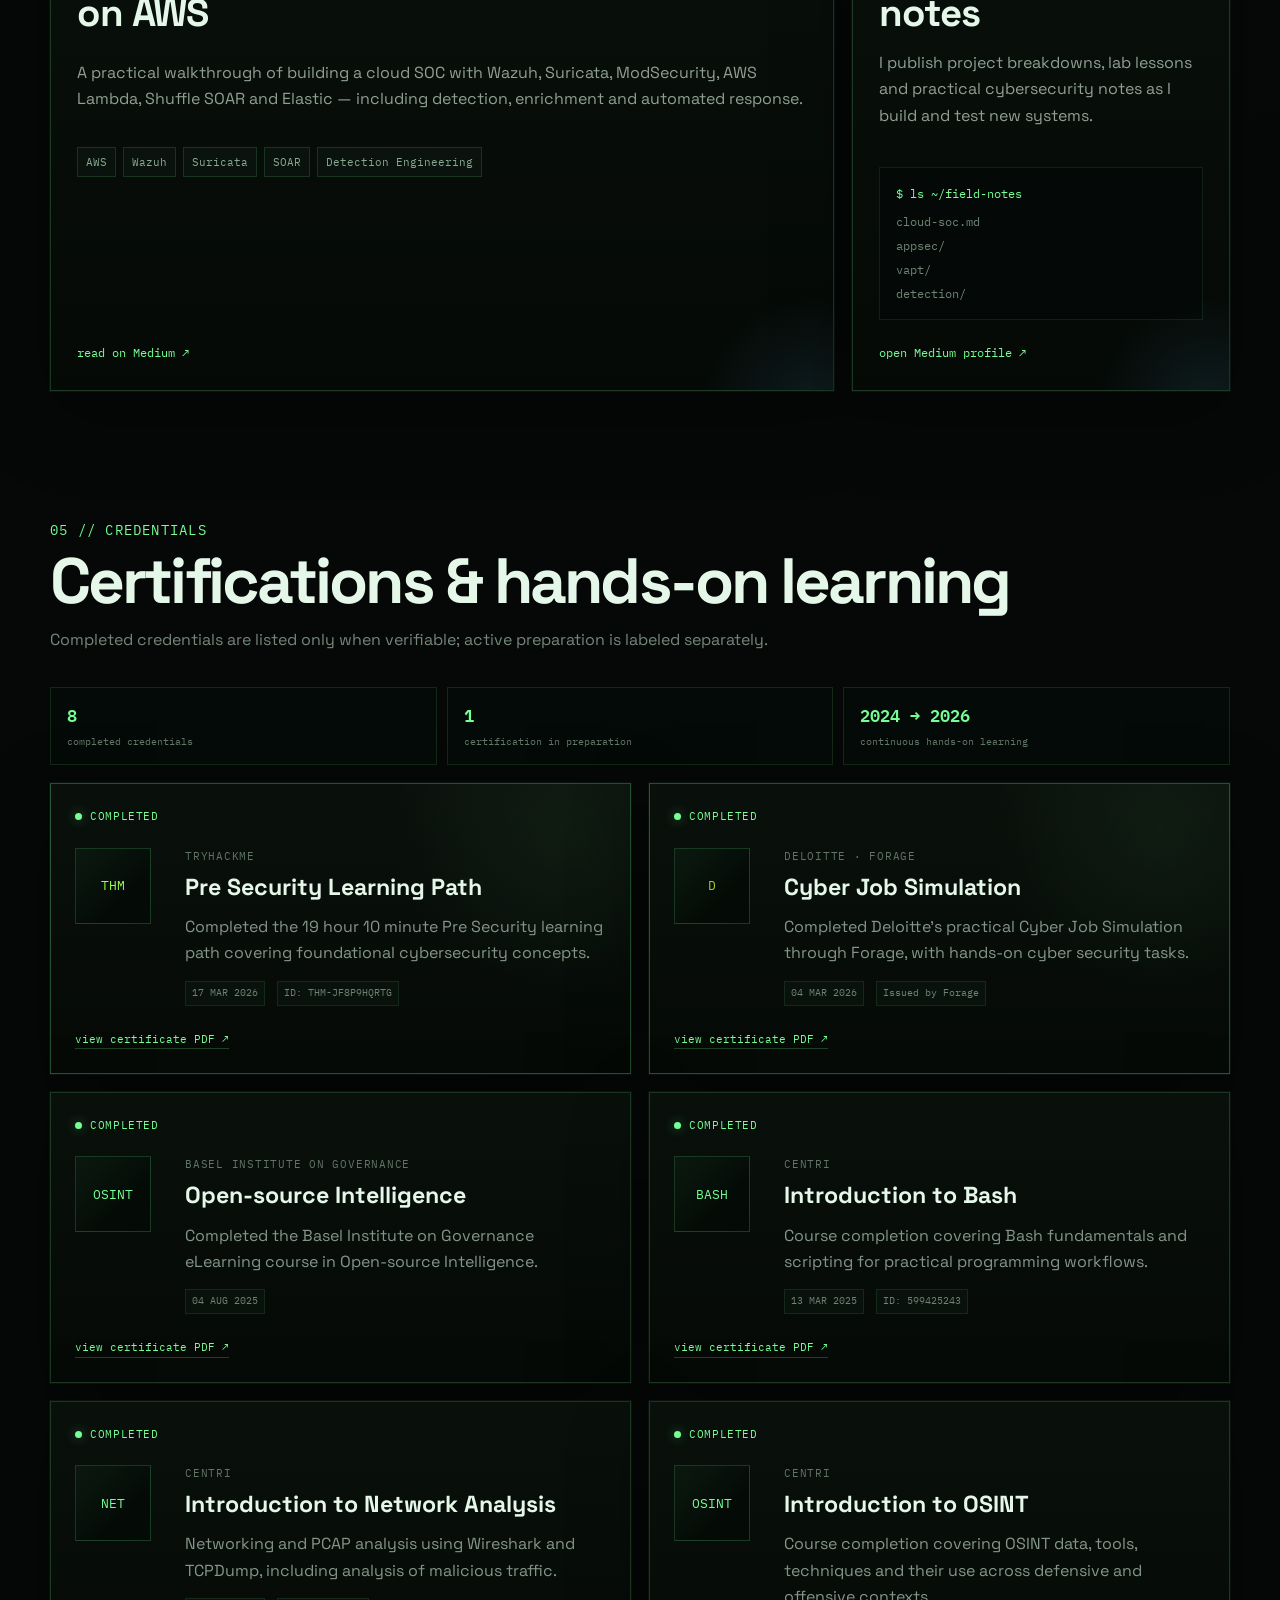
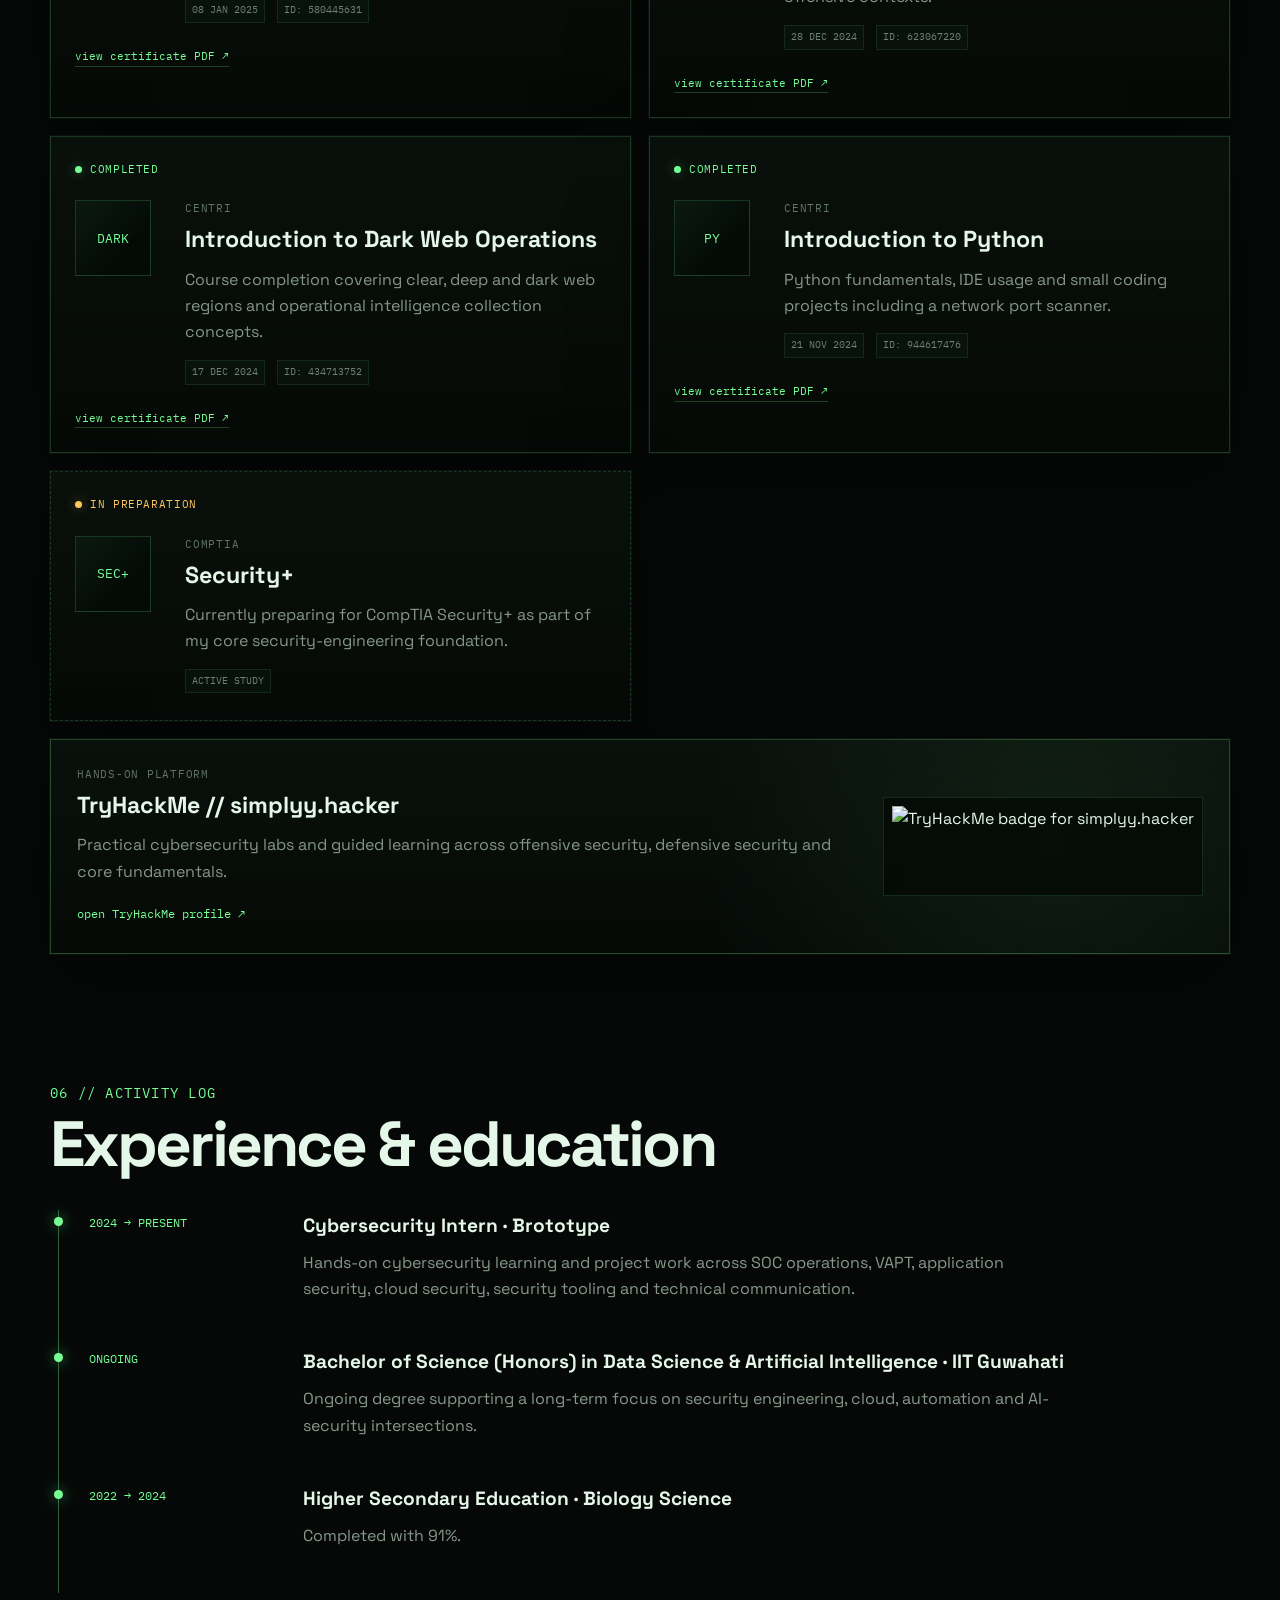
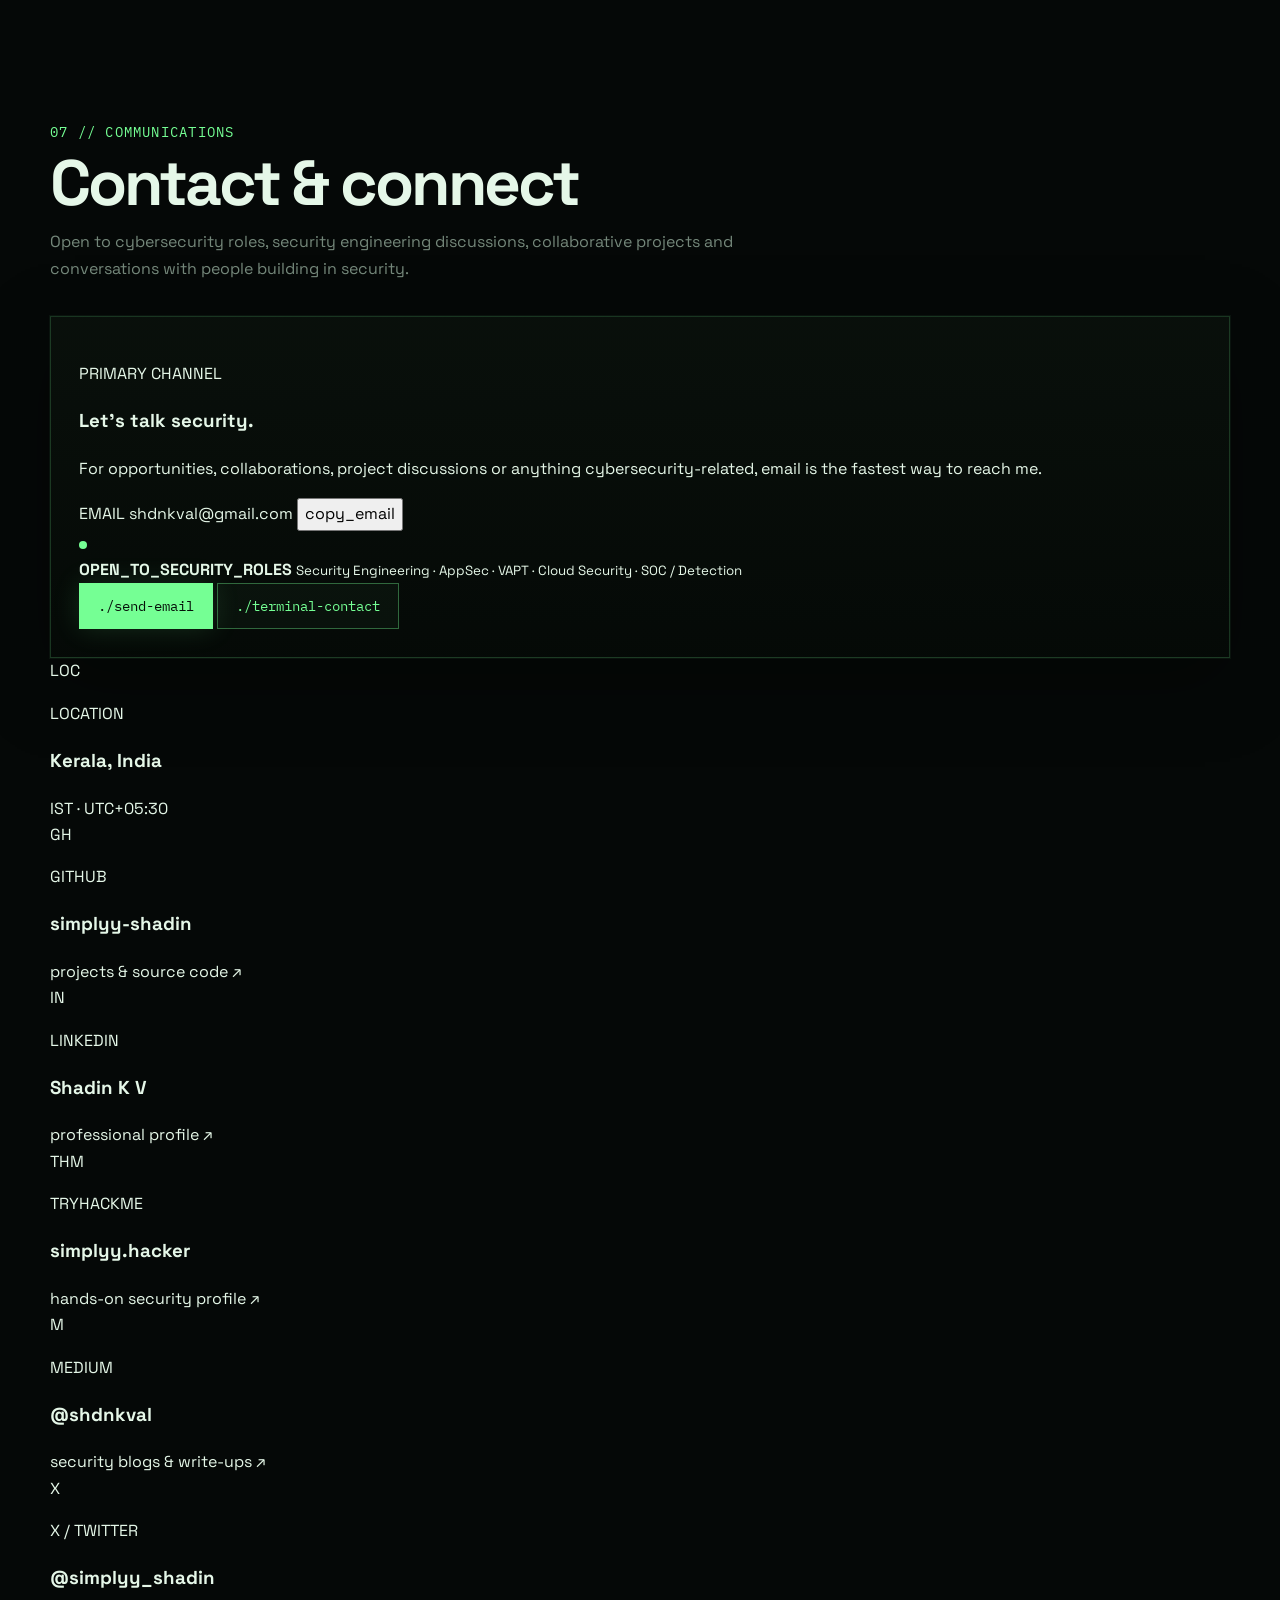
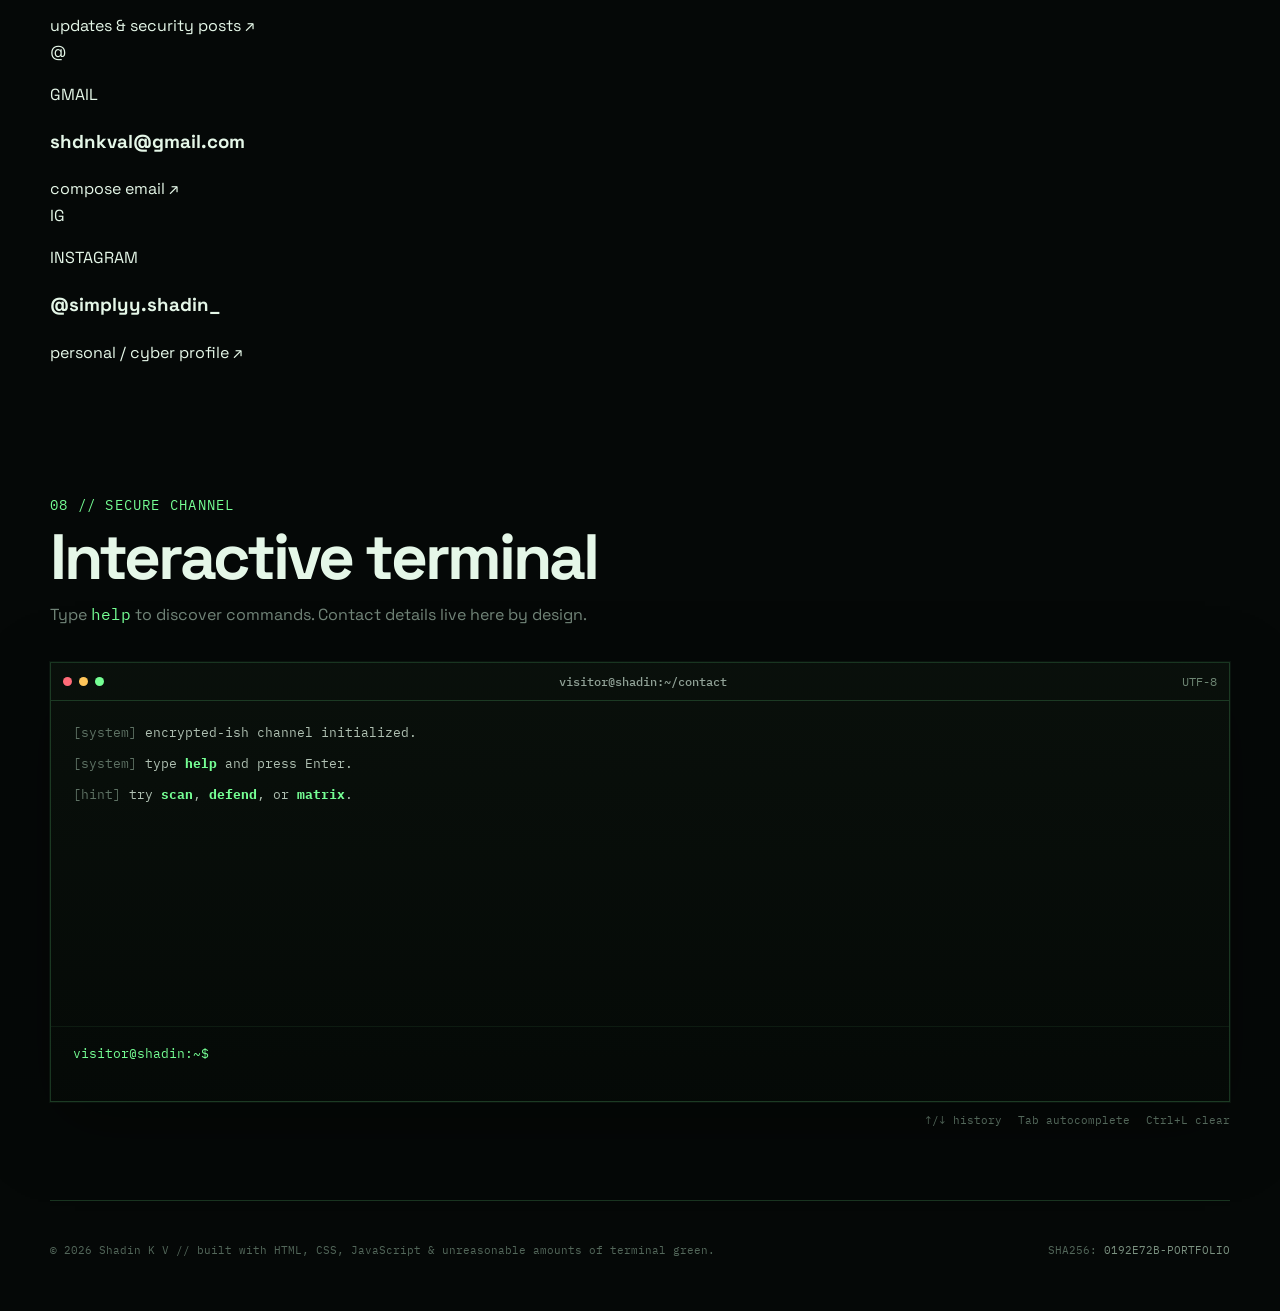
==== commit bf7d8e04: "feat: add Instagram to contact hub" ====
--- a/index.html
+++ b/index.html
@@ -529,14 +529,14 @@
             </div>
           </a>
 
-          <article class="contact-card contact-pending">
+          <a class="contact-card contact-link-card" href="https://www.instagram.com/simplyy.shadin_/" target="_blank" rel="noreferrer">
             <span class="contact-icon">IG</span>
             <div>
               <p>INSTAGRAM</p>
-              <h3>link pending</h3>
-              <span>profile handle not added yet</span>
-            </div>
-          </article>
+              <h3>@simplyy.shadin_</h3>
+              <span>personal / cyber profile ↗</span>
+            </div>
+          </a>
         </div>
       </div>
     </section>
